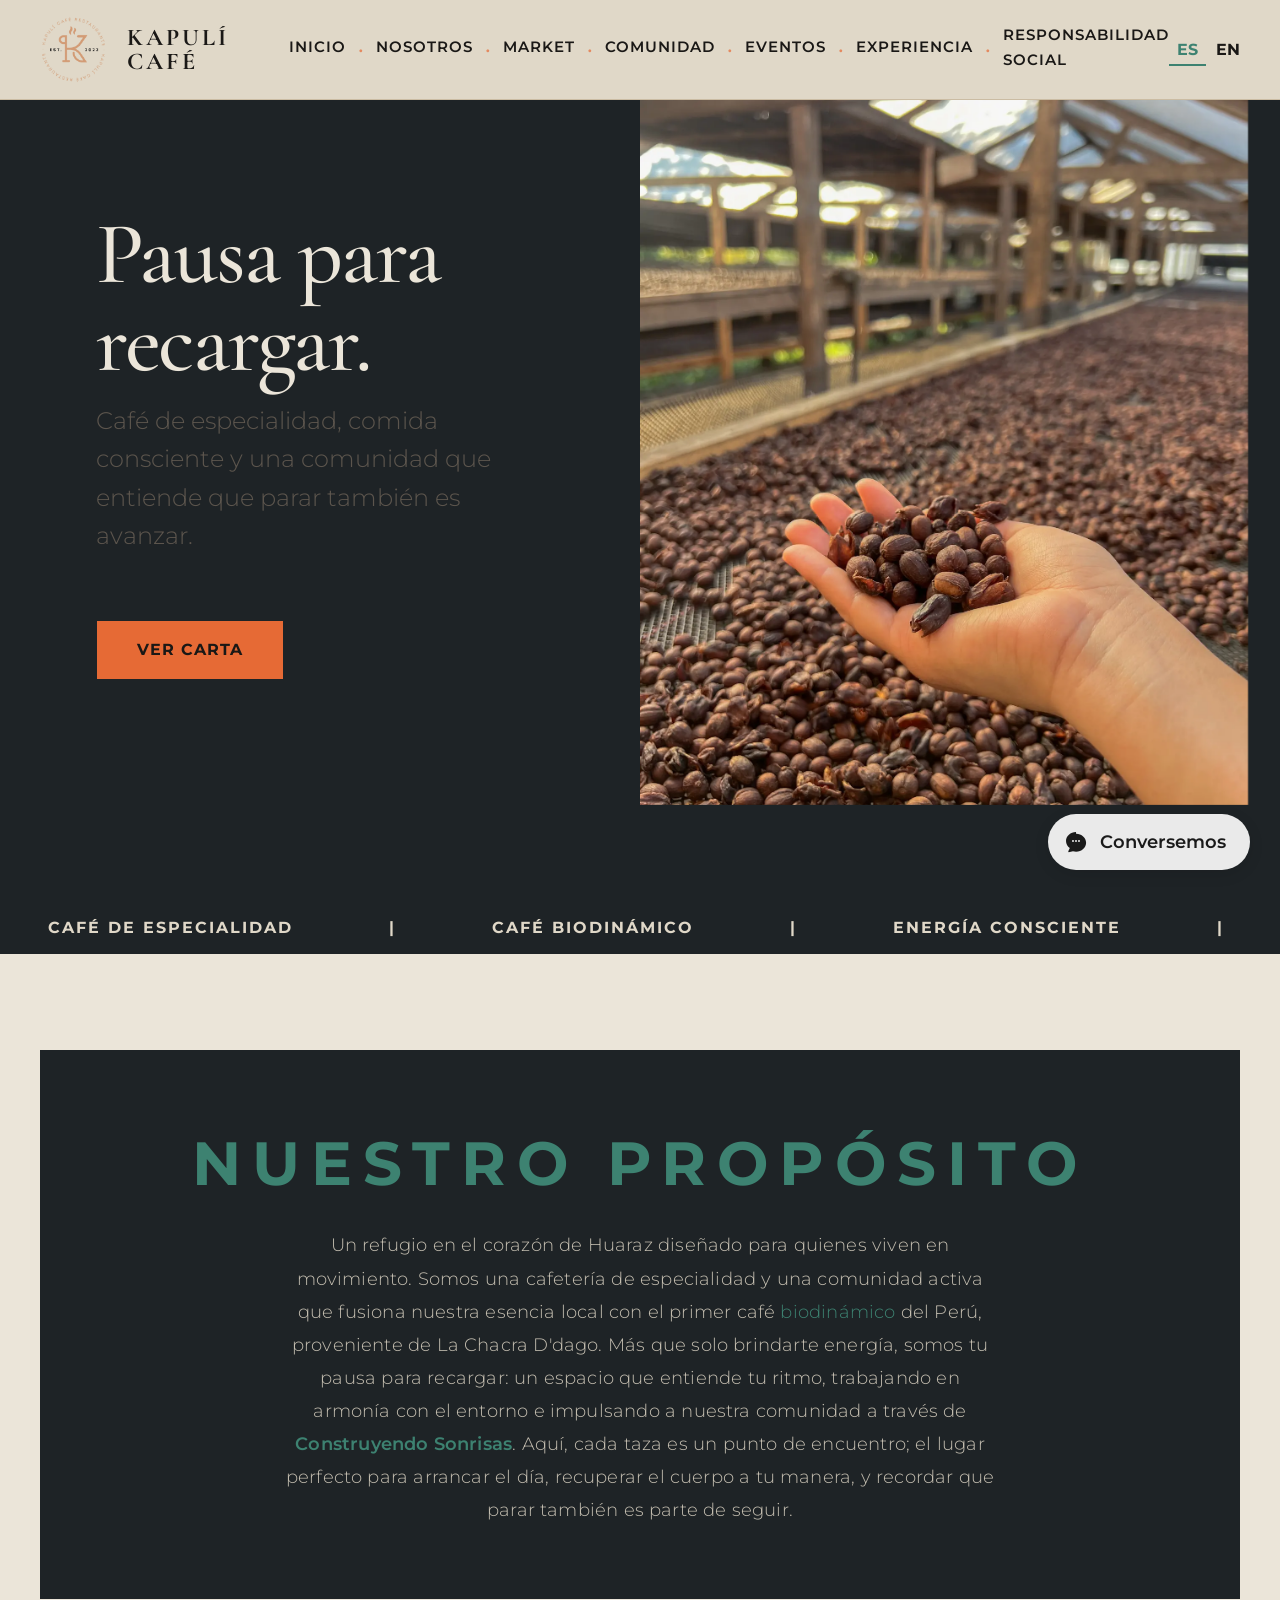
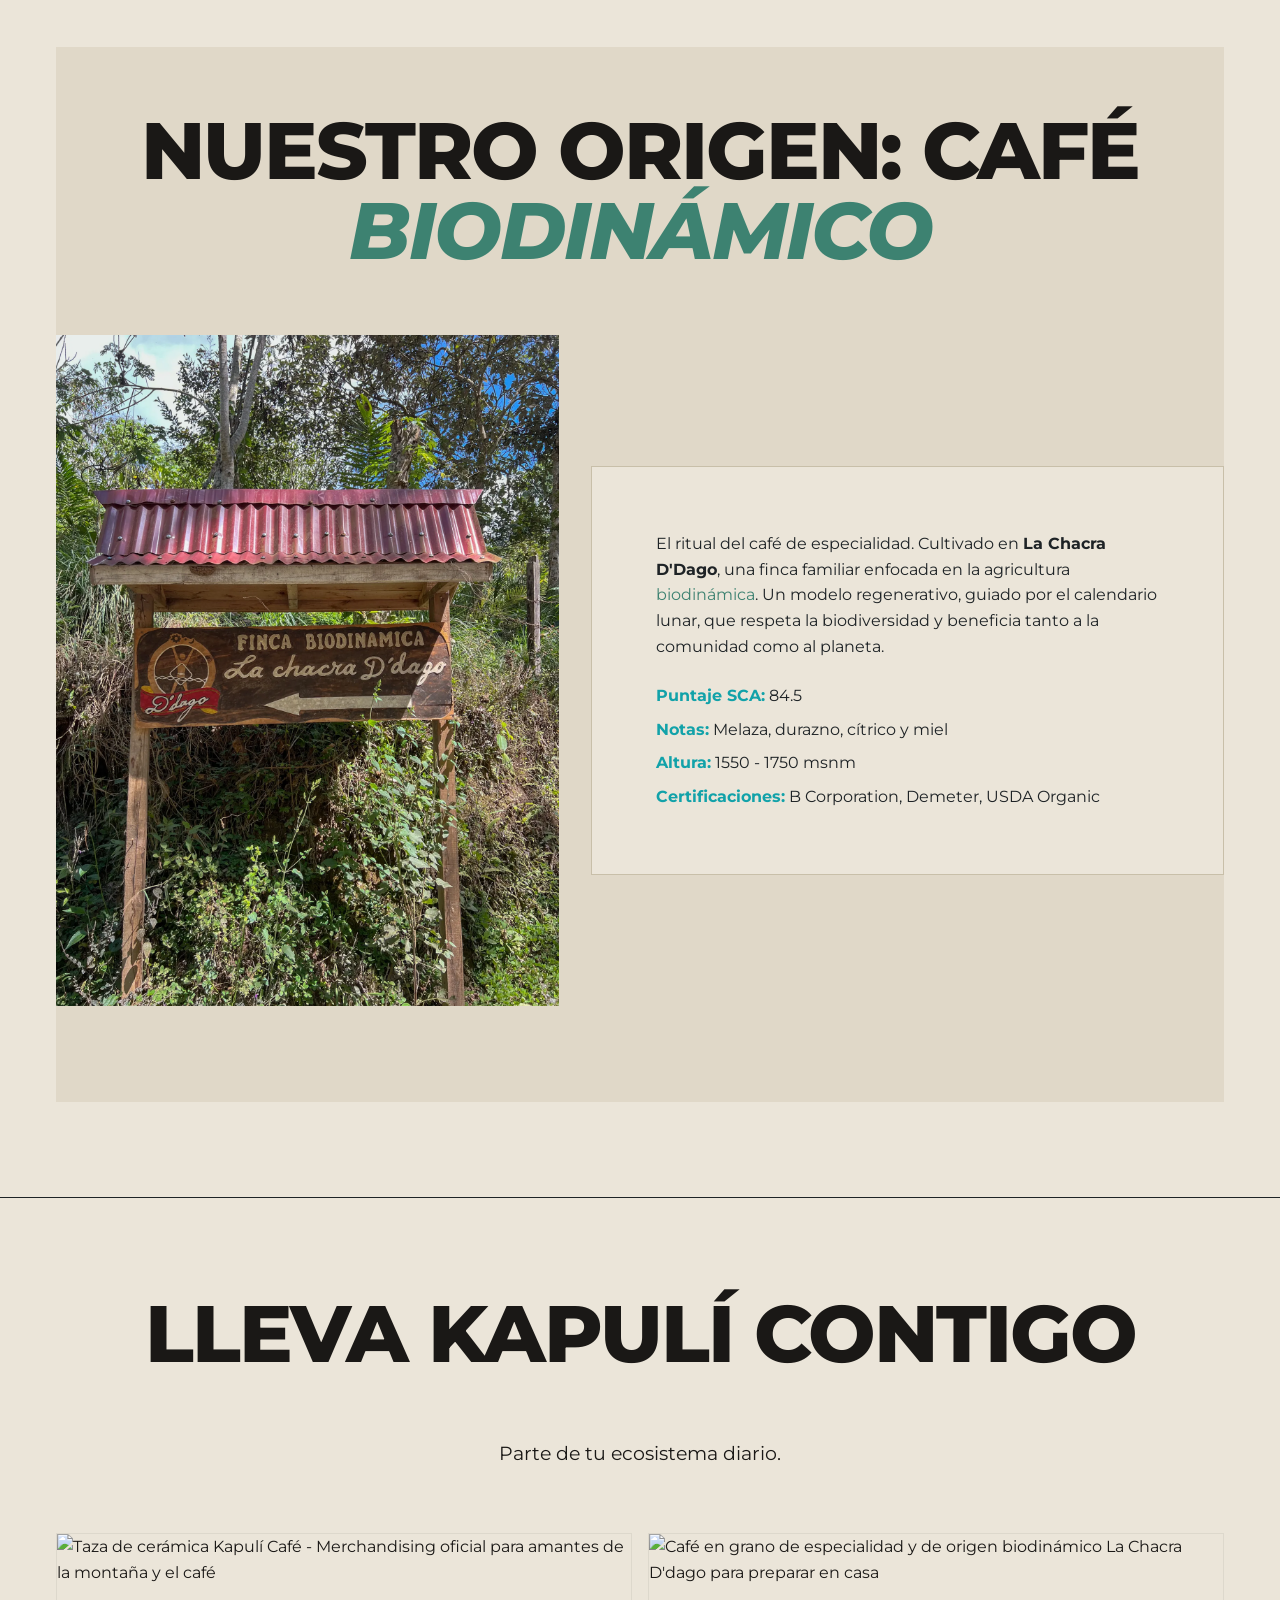
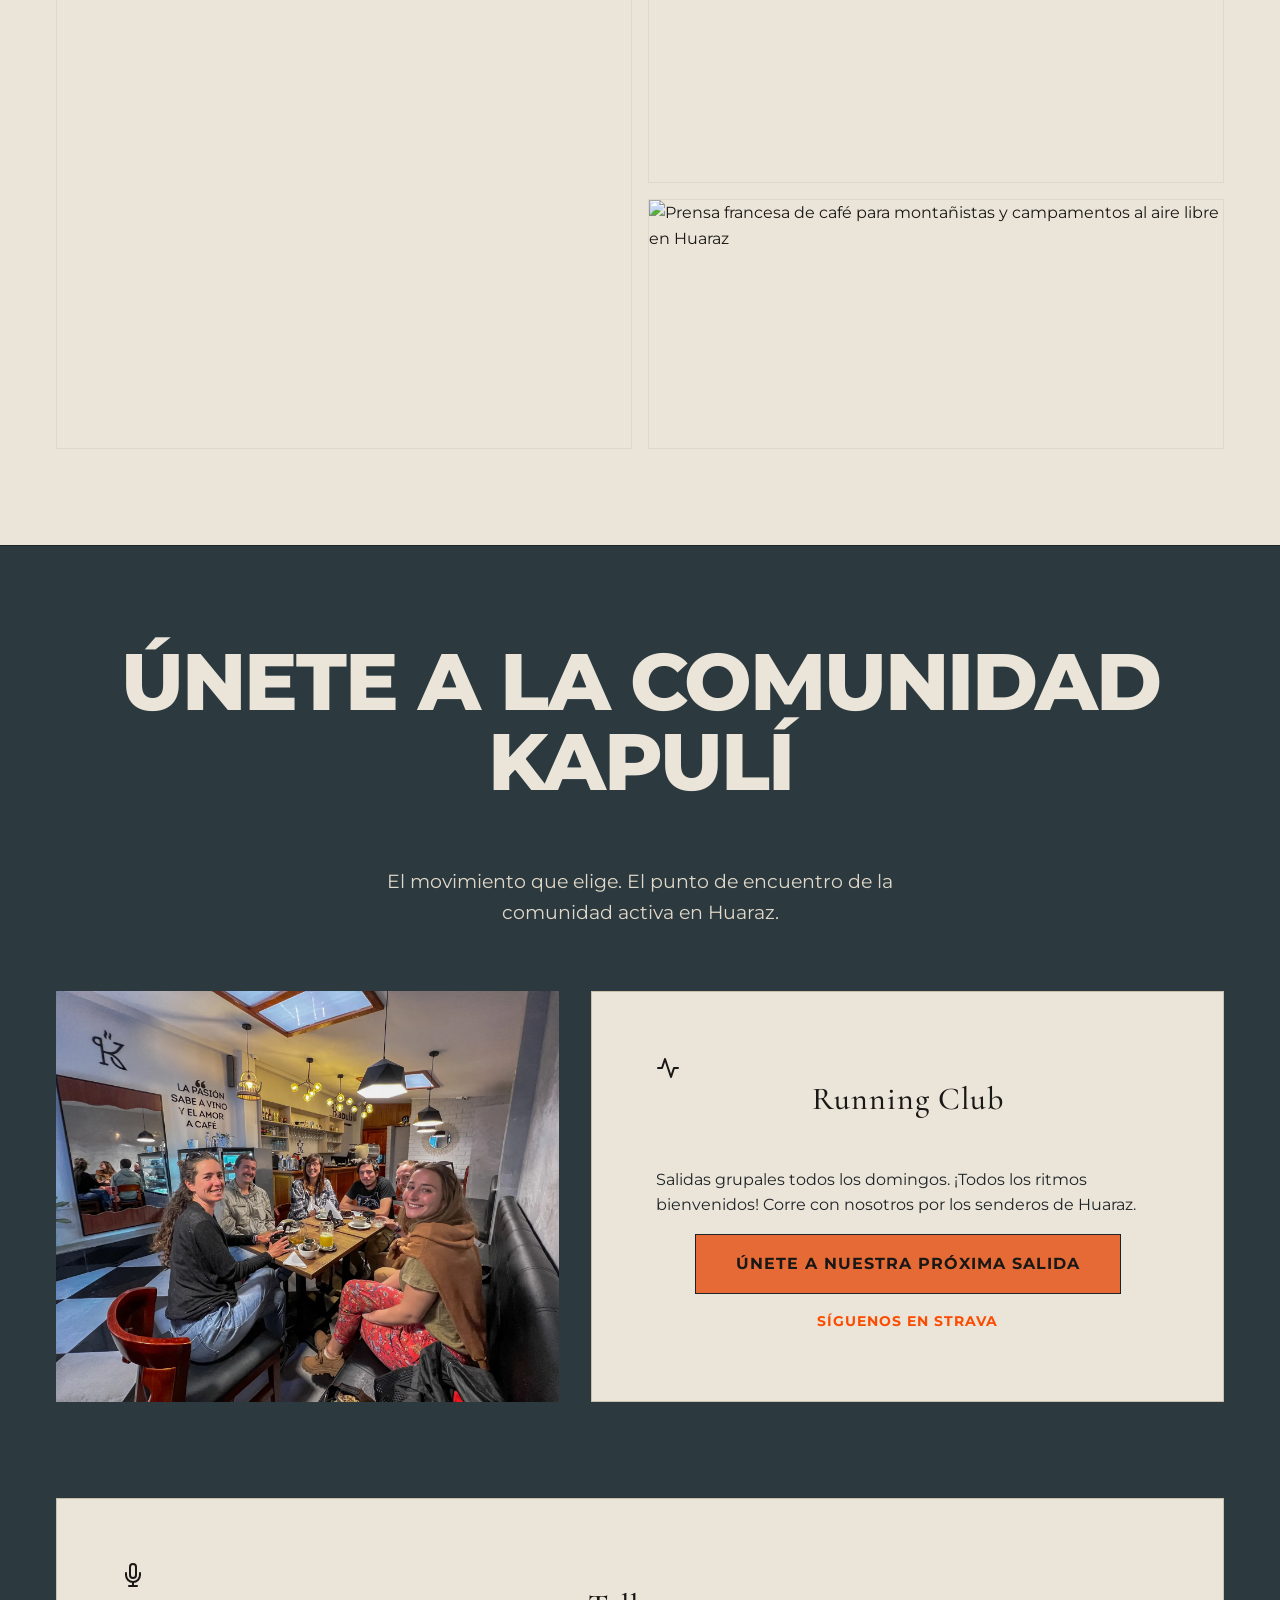
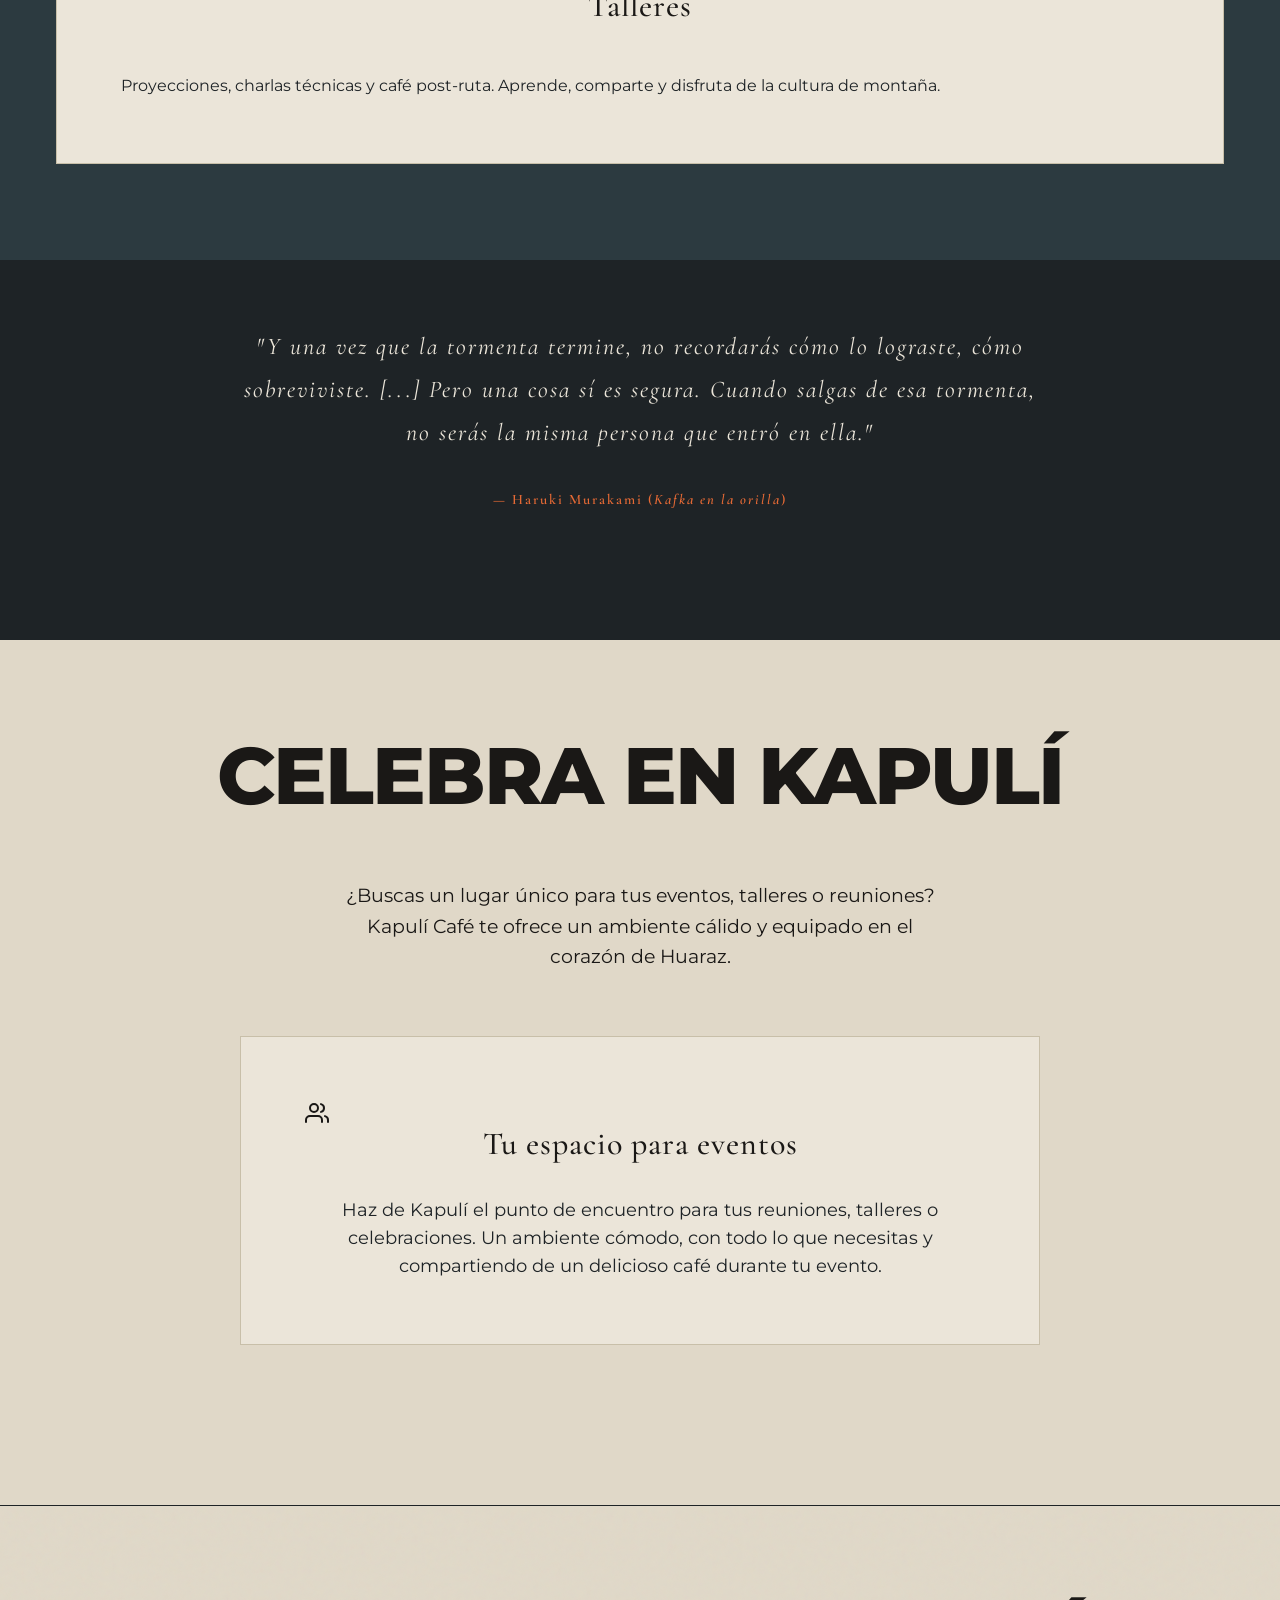
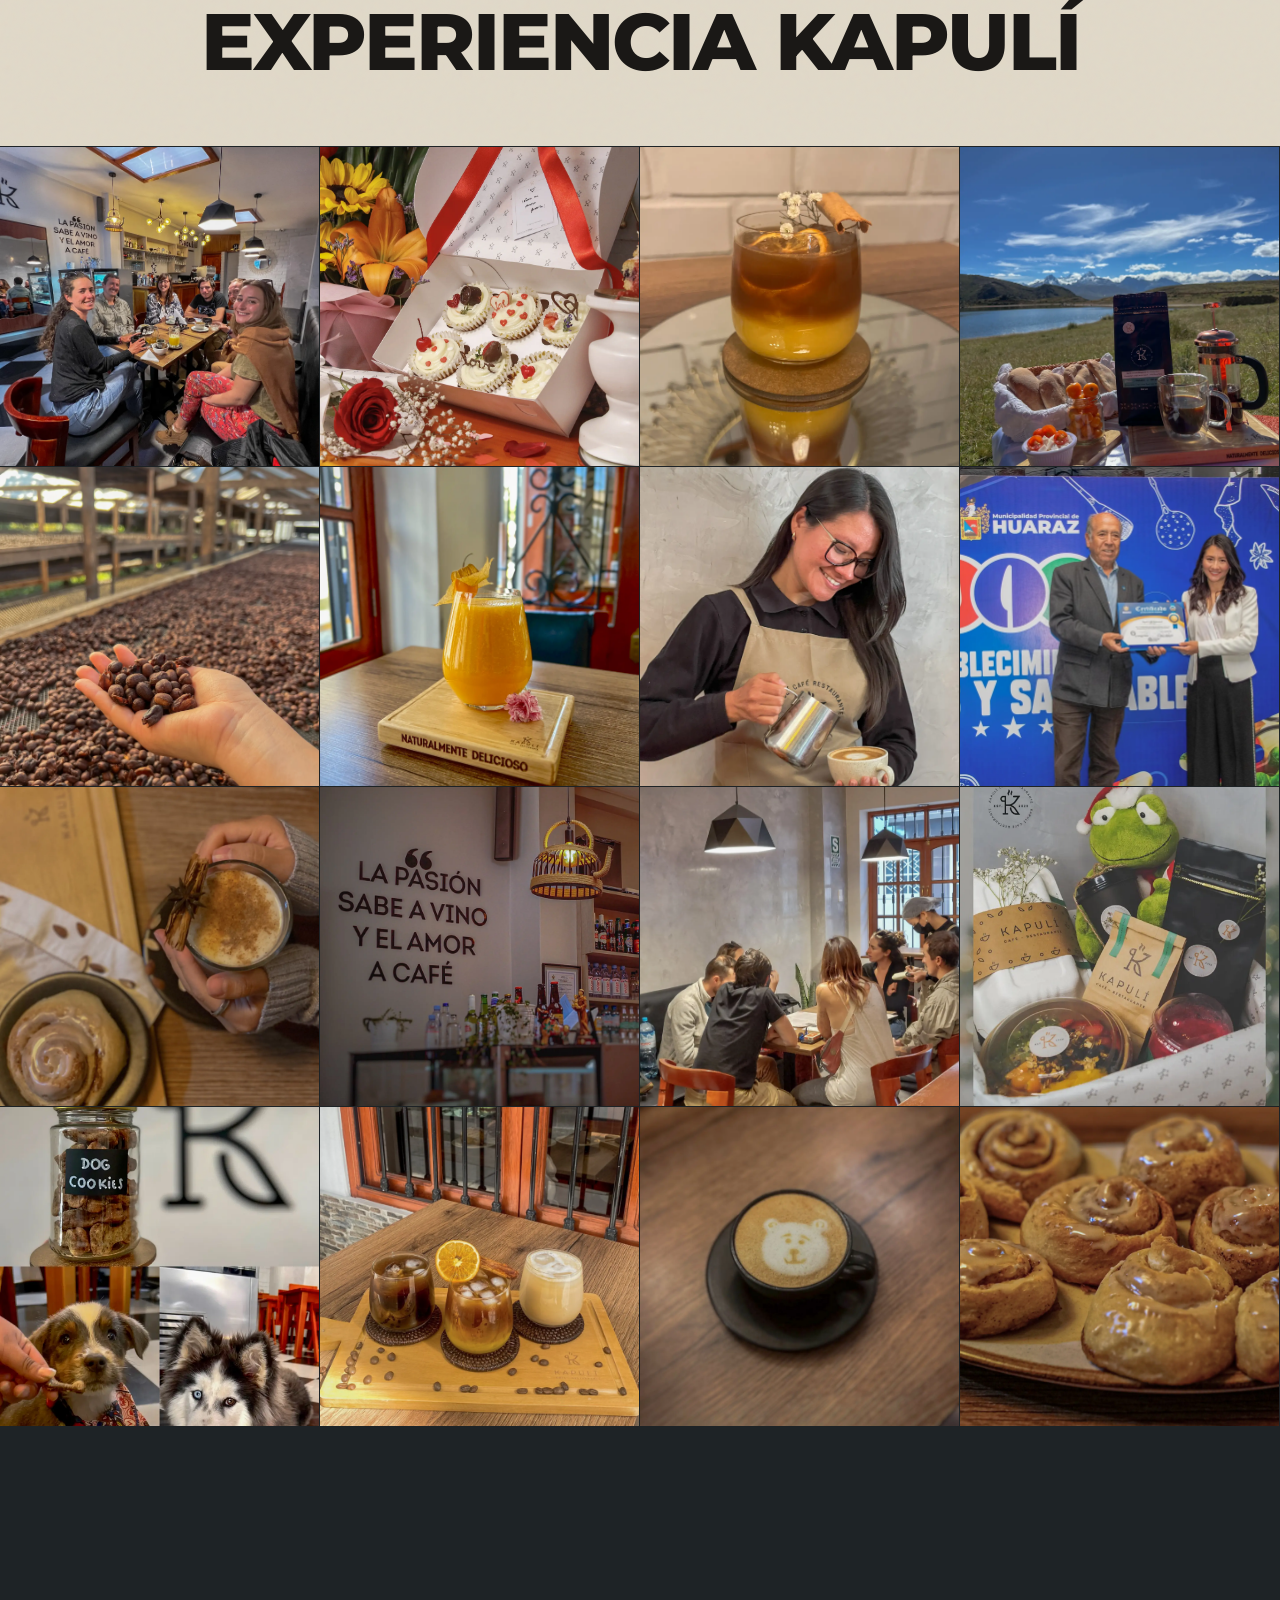
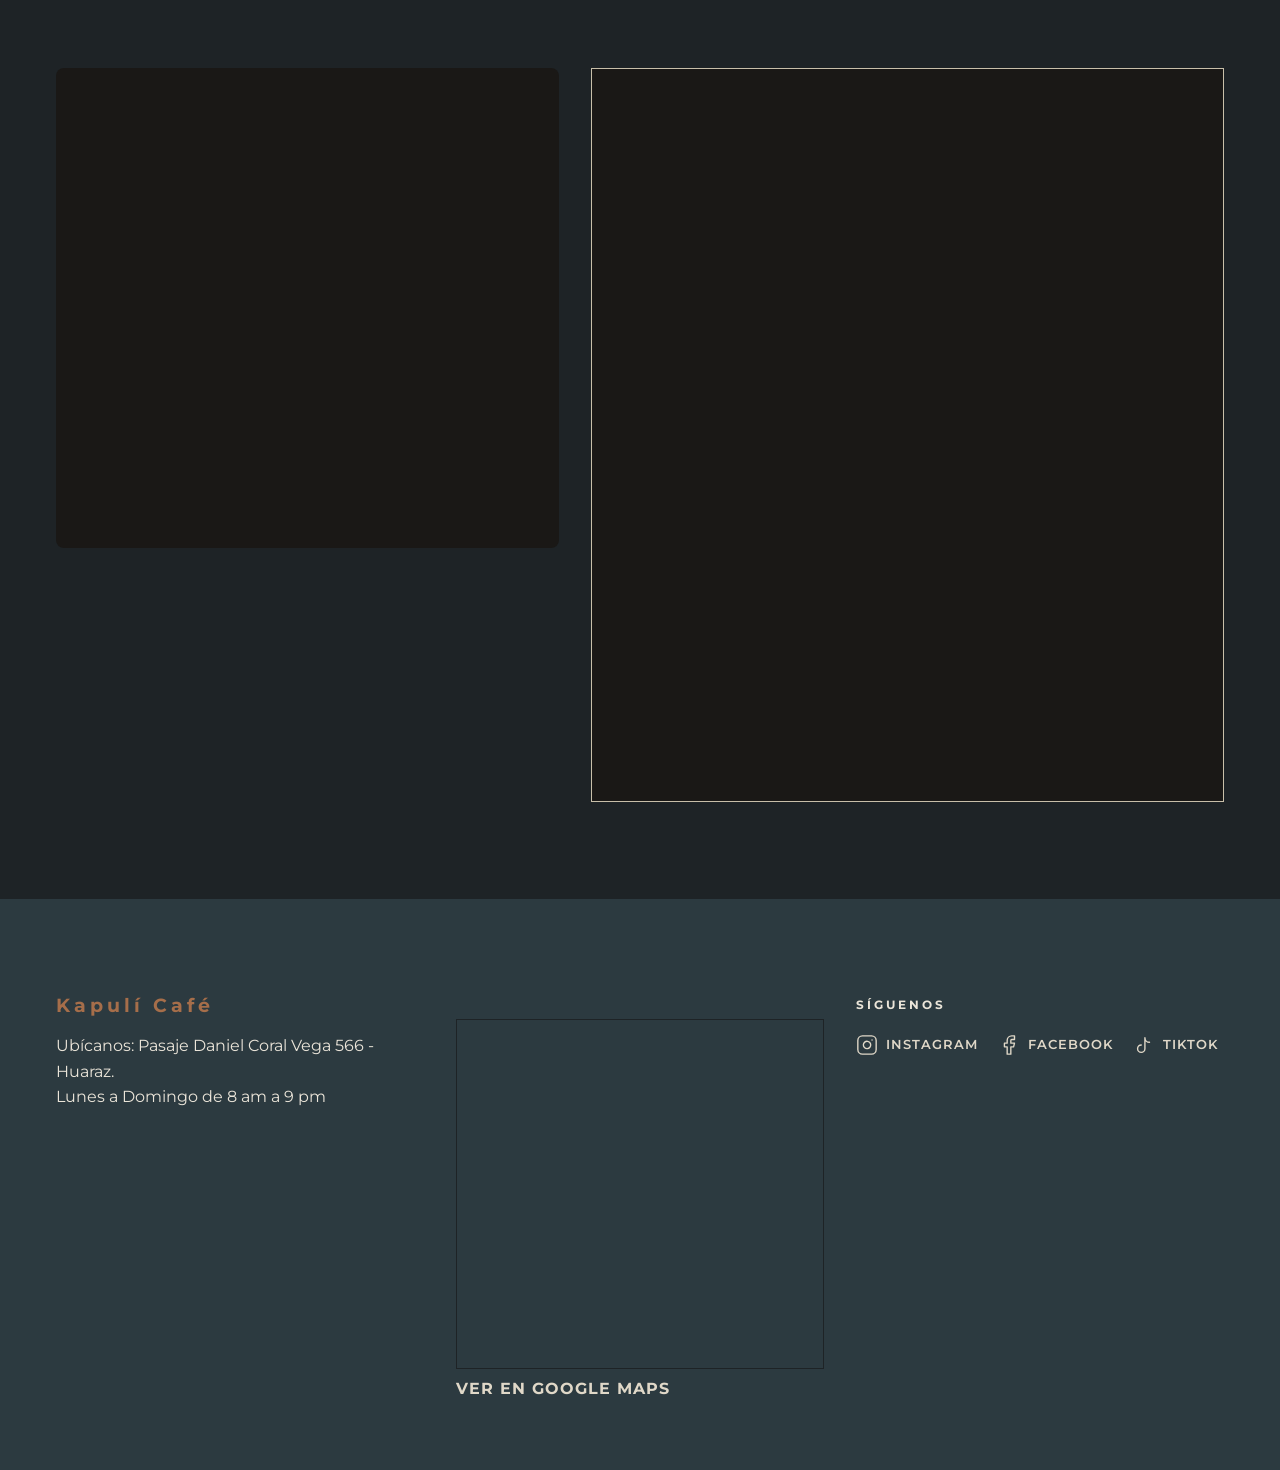
==== index.html @ e29141ea "layout: merge Nuestro Proposito and Origen sections, remove Origen from nav" ====
<!DOCTYPE html>
<html lang="es">

<head>
    <meta charset="UTF-8">
    <meta name="viewport" content="width=device-width, initial-scale=1.0">
    <title>Kapulí Café | Pausa para recargar.</title>
    <meta name="description"
        content="Café de especialidad en Huaraz. Kapulí Café es una comunidad para amantes de la montaña y el trail running.">
    <meta name="keywords"
        content="Café de especialidad en Huaraz, Montañismo, Running, Refugio saludable, Cafetería en Huaraz, Café de origen">
    <meta name="theme-color" content="#E0D8C8">

    <!-- Open Graph Metadata -->
    <meta property="og:title" content="Kapulí Café | Pausa para recargar.">
    <meta property="og:description"
        content="Café de especialidad de La Chacra D'dago y energía para seguir en movimiento.">
    <meta property="og:image" content="https://kapulicafe.github.io/kapuli-cafe/assets/brand/logo.png">
    <meta property="og:url" content="https://kapulicafe.github.io/kapuli-cafe/">
    <meta property="og:type" content="website">

    <!-- Favicon -->
    <link rel="icon" type="image/png" href="assets/brand/logo.png">

    <!-- CSS -->
    <link rel="stylesheet" href="css/variables.css">
    <link rel="stylesheet" href="css/base.css">
    <link rel="stylesheet" href="css/layout.css">
    <link rel="stylesheet" href="css/components.css">

    <!-- Google Fonts Fallback (Montserrat & Cormorant Garamond) -->
    <link rel="preconnect" href="https://fonts.googleapis.com">
    <link rel="preconnect" href="https://fonts.gstatic.com" crossorigin>
    <link
        href="https://fonts.googleapis.com/css2?family=Cormorant+Garamond:ital,wght@0,400;0,500;0,600;0,700;1,400;1,500;1,600;1,700&family=Montserrat:wght@300;400;600;700&display=swap"
        rel="stylesheet">

    <!-- JSON-LD SEO Local -->
    <script type="application/ld+json">
    {
      "@context": "https://schema.org",
      "@type": "CafeOrCoffeeShop",
      "name": "Kapulí Café",
      "image": "https://kapulicafe.github.io/kapuli-cafe/assets/brand/logo.png",
      "url": "https://kapulicafe.github.io/kapuli-cafe/",
      "telephone": "+51999999999",
      "priceRange": "$$",
      "address": {
        "@type": "PostalAddress",
        "streetAddress": "Pasaje Daniel Coral Vega 566",
        "addressLocality": "Huaraz",
        "addressRegion": "Ancash",
        "postalCode": "02001",
        "addressCountry": "PE"
      },
      "geo": {
        "@type": "GeoCoordinates",
        "latitude": -9.5292415,
        "longitude": -77.5303254
      },
      "servesCuisine": [
        "Café de especialidad y biodinámico",
        "Comida saludable"
      ],
      "description": "Café de especialidad y biodinámico, comunidad de montañismo y running, y comida nutritiva para tus aventuras."
    }
    </script>
</head>

<body>
    <!-- Splash Screen -->
    <div id="splash-screen" class="splash-screen">
        <div class="splash-content">
            <img src="assets/brand/logo.png"
                alt="Logotipo oficial de Kapulí Café - Especialidad y Biodinámico en Huaraz" class="splash-logo">
            <h2 class="pulse-text" data-i18n="hero.slogan" style="font-family: var(--font-serif);">Pausa para recargar.
            </h2>
        </div>
    </div>
    <!-- Navbar -->
    <header class="header">
        <nav class="nav-container">
            <div class="logo">
                <img src="assets/brand/logo.png"
                    alt="Logotipo de Kapulí Café, cafetería de especialidad y comunidad de running en Huaraz"
                    id="navbar-logo" style="height: 83px; width: auto; object-fit: contain;">
                <span class="navbar-brand-name">KAPULÍ CAFÉ</span>
            </div>

            <button class="menu-toggle" id="mobile-menu-btn" aria-label="Abrir menú">☰</button>

            <ul class="nav-links" id="nav-links">
                <li><a href="#hero" class="nav-item" data-i18n="nav.home">Inicio</a></li>
                <li><a href="#menu" class="nav-item" data-i18n="nav.menu">Nosotros</a></li>
                <li><a href="#market" class="nav-item" data-i18n="nav.market">Market</a></li>
                <li><a href="#community" class="nav-item" data-i18n="nav.community">Comunidad</a></li>
                <li><a href="#events" class="nav-item" data-i18n="nav.events">Eventos</a></li>
                <li><a href="#experiencia" class="nav-item" data-i18n="nav.experience">Experiencia</a></li>
                <li><a href="#responsabilidad-social" class="nav-item" data-i18n="nav.social">Responsabilidad Social</a></li>
            </ul>
            <div class="lang-selector">
                <button id="btn-es" class="active" aria-label="Cambiar a Español">ES</button>
                <button id="btn-en" aria-label="Cambiar a Inglés">EN</button>
            </div>
        </nav>
    </header>

    <main>
        <!-- Hero Section -->
        <section id="hero" class="hero">
            <div class="hero-left">
                <h2 class="reveal-text" data-i18n="hero.slogan">Pausa para recargar.</h2>
                <p class="reveal-text" data-i18n="hero.description">Café de especialidad, comida consciente y una
                    comunidad que entiende que parar también es avanzar.</p>
                <a href="https://drive.google.com/file/d/1X6cFxb7K7q6L_hjh2YR_isiBwx3RYl2h/view" target="_blank"
                    rel="noopener noreferrer" class="btn btn-primary reveal-text" data-i18n="hero.cta">Ver Carta</a>
            </div>
            <div class="hero-right reveal-text">
                <img src="assets/images/kapuli-hero.webp"
                    alt="Interior acogedor de Kapulí Café en Huaraz - Refugio de montaña y café de especialidad">
            </div>
        </section>

        <!-- Ticker Tape -->
        <div class="ticker-wrap">
            <div class="ticker">
                <span class="ticker-item" data-i18n="ticker.specialty">Café de Especialidad</span>
                <span class="ticker-item">|</span>
                <span class="ticker-item" data-i18n="ticker.biodynamic">Café Biodinámico</span>
                <span class="ticker-item">|</span>
                <span class="ticker-item" data-i18n="ticker.energy">Energía Consciente</span>
                <span class="ticker-item">|</span>
                <span class="ticker-item" data-i18n="ticker.desserts">Postres Artesanales</span>
                <span class="ticker-item">|</span>
                <span class="ticker-item" data-i18n="ticker.huaraz">Huaraz</span>
                <span class="ticker-item">|</span>
                <span class="ticker-item" data-i18n="ticker.running">Running</span>
                <span class="ticker-item">|</span>
                <span class="ticker-item" data-i18n="ticker.mountain">Comunidad de Montaña</span>
                <span class="ticker-item">|</span>
                <span class="ticker-item" data-i18n="ticker.specialty">Café de Especialidad</span>
                <span class="ticker-item">|</span>
                <span class="ticker-item" data-i18n="ticker.biodynamic">Café Biodinámico</span>
                <span class="ticker-item">|</span>
                <span class="ticker-item" data-i18n="ticker.energy">Energía Consciente</span>
                <span class="ticker-item">|</span>
                <span class="ticker-item" data-i18n="ticker.desserts">Postres Artesanales</span>
                <span class="ticker-item">|</span>
                <span class="ticker-item" data-i18n="ticker.huaraz">Huaraz</span>
                <span class="ticker-item">|</span>
                <span class="ticker-item" data-i18n="ticker.running">Running</span>
                <span class="ticker-item">|</span>
                <span class="ticker-item" data-i18n="ticker.mountain">Comunidad de Montaña</span>
                <span class="ticker-item">|</span>
            </div>
        </div>

        <!-- Presentación Institucional de Marca + Nuestra Oferta -->
        <section id="menu" class="menu-section">
            <div class="container">

                <!-- Brand Presentation Block -->
                <div class="brand-presentation">
                    <h2 class="brand-presentation__title" data-i18n="brand.title">Nuestro Propósito</h2>
                    <p class="brand-presentation__manifesto" data-i18n="brand.manifesto">Un refugio en el corazón de
                        Huaraz diseñado para quienes viven en movimiento. Somos una cafetería de especialidad y una
                        comunidad activa que fusiona nuestra esencia local con el primer café <span
                            style="color: var(--color-secondary);">biodinámico</span> del Perú, proveniente de La Chacra
                        D'dago. Más que solo brindarte energía, somos tu pausa para recargar: un espacio que entiende tu ritmo, trabajando en armonía con el entorno e impulsando
                        a nuestra comunidad a través de <a href="https://www.instagram.com/construyendo.sonrisas___"
                            target="_blank" rel="noopener noreferrer"
                            style="color: var(--color-secondary); font-weight: 600;">Construyendo Sonrisas</a>. Aquí,
                        cada taza es un punto de encuentro; el lugar perfecto para arrancar el día, recuperar el cuerpo
                        a tu manera, y recordar que parar también es parte de seguir.</p>
                </div>


                <!-- Origin Block: Café Biodinámico -->
                <div class="lab-section reveal-text" style="padding-top: 4rem;">
                    <h2 class="section-title reveal-text" data-i18n="origin.title">NUESTRO ORIGEN: CAFÉ <em
                        style="color: var(--color-secondary);">BIODINÁMICO</em></h2>
                <div class="community-grid">
                    <div class="community-row">
                        <div class="community-img-wrap">
                            <img src="assets/images/kapuli-chacra.webp"
                                alt="La Chacra D'Dago, origen de nuestro café biodinámico"
                                style="width:100%; height:100%; object-fit:cover;">
                        </div>
                        <div class="category-card community-card" style="text-align: left;">
                            <p id="lab-desc"
                                style="font-family: var(--font-primary); border:none; margin-bottom: 1.5rem;"
                                data-i18n="origin.desc">El ritual del café de especialidad. Cultivado en
                                <strong>La Chacra D'Dago</strong>, una finca familiar enfocada en la agricultura <span
                                    style="color: var(--color-secondary);">biodinámica</span>. Un modelo regenerativo,
                                guiado por el calendario lunar, que respeta la biodiversidad y beneficia tanto a la
                                comunidad como al planeta.</p>
                            <ul style="list-style: none; padding: 0; margin: 0; font-family: var(--font-primary);">
                                <li style="margin-bottom: 0.5rem;" data-i18n="origin.score"><strong
                                        style="color: #12A2A9;">Puntaje SCA:</strong> 84.5</li>
                                <li style="margin-bottom: 0.5rem;" data-i18n="origin.notes"><strong
                                        style="color: #12A2A9;">Notas:</strong> Melaza, durazno, cítrico y miel</li>
                                <li style="margin-bottom: 0.5rem;" data-i18n="origin.height"><strong
                                        style="color: #12A2A9;">Altura:</strong> 1550 - 1750 msnm</li>
                                <li data-i18n="origin.certs"><strong style="color: #12A2A9;">Certificaciones:</strong> B
                                    Corporation, Demeter, USDA Organic</li>
                            </ul>
                        </div>
                    </div>
                </div>
            </div>
        </div>
        </section>

        <!-- Market -->
        <section id="market" class="market-section">
            <div class="container">
                <h2 class="section-title reveal-text" data-i18n="market.title">Lleva <em>Kapulí</em> Contigo</h2>
                <p class="section-subtitle reveal-text" data-i18n="market.description">Parte de tu ecosistema diario.
                </p>
                <div class="market-gallery">
                    <div class="market-item">
                        <img src="https://images.unsplash.com/photo-1514432324607-a09d9b4aefdd?auto=format&fit=crop&w=600&q=80"
                            alt="Taza de cerámica Kapulí Café - Merchandising oficial para amantes de la montaña y el café">
                    </div>
                    <div class="market-item">
                        <img src="https://images.unsplash.com/photo-1559525839-b184a4d698c7?auto=format&fit=crop&w=600&q=80"
                            alt="Café en grano de especialidad y de origen biodinámico La Chacra D'dago para preparar en casa">
                    </div>
                    <div class="market-item">
                        <img src="https://images.unsplash.com/photo-1544787219-7f47ccb76574?auto=format&fit=crop&w=600&q=80"
                            alt="Prensa francesa de café para montañistas y campamentos al aire libre en Huaraz">
                    </div>
                </div>
            </div>
        </section>

        <!-- Comunidad -->
        <section id="community" class="community-section">
            <div class="container">
                <h2 class="section-title reveal-text" data-i18n="community.title">Únete a la <em>Comunidad</em> Kapulí
                </h2>
                <p class="section-subtitle reveal-text" data-i18n="community.description">El movimiento que elige. El
                    punto de encuentro de la comunidad activa en Huaraz.</p>
                <div class="community-grid">

                    <!-- Fila 1: Imagen izquierda · Tarjeta Running Club derecha -->
                    <div class="community-row">
                        <div class="community-img-wrap">
                            <img src="assets/images/EXPERIENCIA%20KAPULI/kapuli-galeria-6.webp"
                                alt="Salida grupal del Running Club Kapulí por los senderos de Huaraz"
                                class="community-img" loading="lazy">
                        </div>
                        <div class="category-card community-card">
                            <h3><svg width="24" height="24" viewBox="0 0 24 24" fill="none" stroke="currentColor"
                                    stroke-width="2" stroke-linecap="round" stroke-linejoin="round"
                                    style="vertical-align: sub; margin-right: 4px;">
                                    <polyline points="22 12 18 12 15 21 9 3 6 12 2 12"></polyline>
                                </svg> <span data-i18n="community_cards.running_title">Running Club</span></h3>
                            <p class="product-list" style="border:none;" data-i18n="community_cards.running_desc">
                                Salidas grupales todos los domingos. ¡Todos los ritmos bienvenidos! Corre con nosotros
                                por los senderos de Huaraz.</p>
                            <div
                                style="display: flex; flex-direction: column; gap: 1rem; align-items: center; margin-top: 1rem;">
                                <a href="https://docs.google.com/forms/d/e/1FAIpQLSeOEG9e_mjW_mRtcmca2xAiLEJCql9uYXiiV40l1LCfPPLCKQ/viewform" target="_blank" rel="noopener noreferrer" class="btn btn-primary" aria-label="Unirse a la próxima salida"
                                    data-i18n="community_cards.running_cta">Únete a nuestra próxima salida</a>
                                <a href="https://strava.app.link/6fmPBJtrm3b" target="_blank" rel="noopener noreferrer"
                                    class="btn-strava"
                                    style="color: #FC4C02; font-weight: 700; letter-spacing: 1px; font-size: 0.9rem;"
                                    data-i18n="community_cards.strava">SÍGUENOS EN STRAVA</a>
                            </div>
                        </div>
                    </div>

                    <!-- Fila 2: Tarjeta Eventos izquierda · Imagen derecha -->
                    <div class="community-row community-row--reverse">
                        <div class="category-card community-card">
                            <h3><svg width="24" height="24" viewBox="0 0 24 24" fill="none" stroke="currentColor"
                                    stroke-width="2" stroke-linecap="round" stroke-linejoin="round"
                                    style="vertical-align: sub; margin-right: 4px;">
                                    <path d="M12 1a3 3 0 0 0-3 3v8a3 3 0 0 0 6 0V4a3 3 0 0 0-3-3z"></path>
                                    <path d="M19 10v2a7 7 0 0 1-14 0v-2"></path>
                                    <line x1="12" y1="19" x2="12" y2="23"></line>
                                    <line x1="8" y1="23" x2="16" y2="23"></line>
                                </svg> <span data-i18n="community_cards.events_title">Talleres</span></h3>
                            <p class="product-list" style="border:none;" data-i18n="community_cards.events_desc">
                                Proyecciones, charlas técnicas y café post-ruta. Aprende, comparte y disfruta de la
                                cultura de montaña.</p>
                        </div>
                    </div>

                </div>
            </div>
        </section>

        <!-- Citas Zen y Refugio Literario -->
        <section id="zen-quotes" class="zen-section">
            <div class="container">
                <div id="zen-quote-container" class="zen-quote-container reveal-text"
                    style="margin-bottom: var(--spacing-lg);">
                    <!-- El contenido será inyectado por main.js -->
                </div>
            </div>
        </section>

        <!-- Alquiler / Eventos -->
        <section id="events" class="events-section">
            <div class="container">
                <h2 class="section-title reveal-text" data-i18n="events.title">Celebra en <em>Kapulí</em></h2>
                <p class="section-subtitle reveal-text" data-i18n="events.description">¿Buscas un lugar único para tus
                    eventos, talleres o reuniones? Kapulí Café te ofrece un ambiente cálido y equipado en el corazón de
                    Huaraz.</p>

                <div class="menu-categories"
                    style="margin-bottom: var(--spacing-lg); display: block; max-width: 800px; margin-left: auto; margin-right: auto;">
                    <div class="category-card" style="text-align: center;">
                        <h3><svg width="24" height="24" viewBox="0 0 24 24" fill="none" stroke="currentColor"
                                stroke-width="2" stroke-linecap="round" stroke-linejoin="round"
                                style="vertical-align: sub; margin-right: 8px;">
                                <path d="M17 21v-2a4 4 0 0 0-4-4H5a4 4 0 0 0-4 4v2"></path>
                                <circle cx="9" cy="7" r="4"></circle>
                                <path d="M23 21v-2a4 4 0 0 0-3-3.87"></path>
                                <path d="M16 3.13a4 4 0 0 1 0 7.75"></path>
                            </svg> <span data-i18n="events_cards.main_title">Tu espacio para eventos</span></h3>
                        <p class="product-list"
                            style="border:none; font-size: 1.1rem; line-height: 1.6; text-align: center;"
                            data-i18n="events_cards.main_desc">Haz de Kapulí el punto de encuentro para tus reuniones,
                            talleres o celebraciones. Un ambiente cómodo, con todo lo que necesitas y compartiendo de un delicioso café durante tu evento.</p>
                    </div>
                </div>





            </div>
        </section>


        <!-- Experiencia Kapulí (Galería) -->
        <section id="experiencia" class="experiencia-section">
            <h2 class="section-title reveal-text" data-i18n="social.title">EXPERIENCIA KAPULÍ</h2>
            <div class="experiencia-grid">

                <div class="experiencia-item"><img src="assets/images/EXPERIENCIA%20KAPULI/kapuli-galeria-6.webp"
                        alt="Experiencia Kapulí" loading="lazy"></div>

                <div class="experiencia-item"><img src="assets/images/EXPERIENCIA%20KAPULI/kapuli-galeria-14.webp"
                        alt="Experiencia Kapulí" loading="lazy"></div>
                <div class="experiencia-item"><img src="assets/images/EXPERIENCIA%20KAPULI/kapuli-galeria-20.webp"
                        alt="Experiencia Kapulí" loading="lazy"></div>
                <div class="experiencia-item"><img src="assets/images/EXPERIENCIA%20KAPULI/kapuli-galeria-31.webp"
                        alt="Experiencia Kapulí" loading="lazy"></div>
                <div class="experiencia-item"><img src="assets/images/EXPERIENCIA%20KAPULI/kapuli-galeria-32.webp"
                        alt="Experiencia Kapulí" loading="lazy"></div>
                <div class="experiencia-item"><img src="assets/images/EXPERIENCIA%20KAPULI/kapuli-galeria-35.webp"
                        alt="Experiencia Kapulí" loading="lazy"></div>

                <div class="experiencia-item"><img src="assets/images/EXPERIENCIA%20KAPULI/kapuli-galeria-42.webp"
                        alt="Experiencia Kapulí" loading="lazy"></div>
                <div class="experiencia-item"><img src="assets/images/EXPERIENCIA%20KAPULI/kapuli-galeria-58.webp"
                        alt="Experiencia Kapulí" loading="lazy"></div>
                <div class="experiencia-item"><img src="assets/images/EXPERIENCIA%20KAPULI/kapuli-galeria-63.webp"
                        alt="Experiencia Kapulí" loading="lazy"></div>
                <div class="experiencia-item"><img src="assets/images/EXPERIENCIA%20KAPULI/kapuli-galeria-68.webp"
                        alt="Experiencia Kapulí" loading="lazy"></div>
                <div class="experiencia-item"><img src="assets/images/EXPERIENCIA%20KAPULI/kapuli-galeria-80.webp"
                        alt="Experiencia Kapulí" loading="lazy"></div>
                <div class="experiencia-item"><img src="assets/images/EXPERIENCIA%20KAPULI/kapuli-galeria-82.webp"
                        alt="Experiencia Kapulí" loading="lazy"></div>
                <div class="experiencia-item"><img src="assets/images/EXPERIENCIA%20KAPULI/kapuli-galeria-83.webp"
                        alt="Experiencia Kapulí" loading="lazy"></div>
                <div class="experiencia-item"><img src="assets/images/EXPERIENCIA%20KAPULI/kapuli-galeria-84.webp"
                        alt="Experiencia Kapulí" loading="lazy"></div>
                <div class="experiencia-item"><img src="assets/images/EXPERIENCIA%20KAPULI/kapuli-galeria-85.webp"
                        alt="Experiencia Kapulí" loading="lazy"></div>

                <div class="experiencia-item"><img src="assets/images/EXPERIENCIA%20KAPULI/kapuli-galeria-87.webp"
                        alt="Experiencia Kapulí" loading="lazy"></div>
            </div>
        </section>
    </main>

    <section id="responsabilidad-social" class="responsabilidad-section">
        <div class="container">
            <h2 class="section-title reveal-text" data-i18n="social_responsibility.title">RESPONSABILIDAD
                <em>SOCIAL</em></h2>
            <div class="community-grid">
                <div class="community-row">
                    <div class="community-img-wrap"
                        style="background: var(--color-fondo-oscuro); overflow: hidden; position: relative; height: 480px; border-radius: 8px;">
                        <iframe src="https://www.instagram.com/reel/DGa2zsKsl7z/embed/"
                            style="width: 100%; height: 680px; border: none; border-radius: 0; position: absolute; top: -65px; left: 0;"
                            allowfullscreen loading="lazy"></iframe>
                    </div>
                    <div class="category-card community-card"
                        style="text-align: left; display: flex; flex-direction: column; justify-content: center; background: var(--color-fondo-oscuro); color: var(--color-papel-arroz);">
                        <p class="section-subtitle reveal-text"
                            style="margin-bottom: 1.5rem; color: var(--color-papel-arroz);"
                            data-i18n="social_responsibility.desc1">En Kapulí creemos que un buen café puede generar un
                            impacto real. Cuidamos el origen de cada grano, respetamos nuestro entorno y entendemos que
                            detrás de cada taza y cada conversación existe la oportunidad de ir más allá de nuestra
                            cafetería.</p>
                        <p class="section-subtitle reveal-text"
                            style="margin-bottom: 1.5rem; color: var(--color-papel-arroz);"
                            data-i18n="social_responsibility.desc2">Desde esta convicción impulsamos <a
                                href="https://www.instagram.com/construyendo.sonrisas___" target="_blank"
                                rel="noopener noreferrer" class="link-sonrisas">Construyendo Sonrisas</a>, un proyecto
                            social que lleva apoyo, esperanza y momentos de alegría a niños y familias de zonas
                            vulnerables de Huaraz.</p>
                        <p class="section-subtitle reveal-text" style="color: var(--color-papel-arroz);"
                            data-i18n="social_responsibility.desc3">Esta labor nace de una premisa muy simple: todo lo
                            bueno que nos da la vida merece ser compartido. Para nosotros, crecer significa no olvidar a
                            quienes nos rodean y convertir la gratitud en acciones, porque cada taza que servimos es
                            también una forma de retribuir el cariño que recibimos de nuestra comunidad.</p>
                    </div>
                </div>
            </div>
        </div>
    </section>

    <!-- Footer -->
    <footer class="footer">
        <div class="container footer-content">
            <div class="footer-info">
                <h3>Kapulí Café</h3>
                <p data-i18n="footer.address">Ubícanos: Pasaje Daniel Coral Vega 566 - Huaraz.</p>
                <p data-i18n="footer.hours">Lunes a Domingo de 8 am a 9 pm</p>
            </div>
            <div class="footer-map">
                <iframe
                    src="https://www.google.com/maps/embed?pb=!1m18!1m12!1m3!1d1967.3699087222346!2d-77.53080701846658!3d-9.531319198615073!2m3!1f0!2f0!3f0!3m2!1i1024!2i768!4f13.1!3m3!1m2!1s0x91a90deac20d4b93%3A0xbd08091cfa0a46ec!2sKapul%C3%AD%20%7C%20Cafeter%C3%ADa%20de%20Especialidad!5e0!3m2!1ses!2spe!4v1780279374603!5m2!1ses!2spe"
                    style="width: 100%; min-height: 350px; margin-top: 1.5rem; border: var(--border-solid); border-radius: 0px;"
                    allowfullscreen="" loading="lazy" referrerpolicy="no-referrer-when-downgrade"></iframe>
                <br>
                <a href="https://maps.app.goo.gl/BwCoxN1kj69imsVY8" target="_blank"
                    class="btn btn-secondary footer-map-btn" data-i18n="footer.map_btn">Ver en Google Maps</a>
            </div>
            <div class="footer-social">
                <p class="footer-follow-label" data-i18n="footer.follow">Síguenos</p>
                <div class="footer-social-icons">
                    <a href="https://instagram.com/kapulicafe" target="_blank" rel="noopener noreferrer"
                        aria-label="Kapulí Café en Instagram" class="footer-social-link">
                        <svg xmlns="http://www.w3.org/2000/svg" width="22" height="22" viewBox="0 0 24 24" fill="none"
                            stroke="currentColor" stroke-width="1.5" stroke-linecap="round" stroke-linejoin="round"
                            aria-hidden="true">
                            <rect x="2" y="2" width="20" height="20" rx="5" ry="5" />
                            <path d="M16 11.37A4 4 0 1 1 12.63 8 4 4 0 0 1 16 11.37z" />
                            <line x1="17.5" y1="6.5" x2="17.51" y2="6.5" />
                        </svg>
                        <span>Instagram</span>
                    </a>
                    <a href="https://facebook.com/kapulicafe" target="_blank" rel="noopener noreferrer"
                        aria-label="Kapulí Café en Facebook" class="footer-social-link">
                        <svg xmlns="http://www.w3.org/2000/svg" width="22" height="22" viewBox="0 0 24 24" fill="none"
                            stroke="currentColor" stroke-width="1.5" stroke-linecap="round" stroke-linejoin="round"
                            aria-hidden="true">
                            <path d="M18 2h-3a5 5 0 0 0-5 5v3H7v4h3v8h4v-8h3l1-4h-4V7a1 1 0 0 1 1-1h3z" />
                        </svg>
                        <span>Facebook</span>
                    </a>
                    <a href="https://tiktok.com/@kapulicafe" target="_blank" rel="noopener noreferrer"
                        aria-label="Kapulí Café en TikTok" class="footer-social-link">
                        <svg xmlns="http://www.w3.org/2000/svg" width="22" height="22" viewBox="0 0 24 24" fill="none"
                            stroke="currentColor" stroke-width="1.5" stroke-linecap="round" stroke-linejoin="round"
                            aria-hidden="true">
                            <path d="M9 12a4 4 0 1 0 4 4V4a5 5 0 0 0 5 5" />
                        </svg>
                        <span>TikTok</span>
                    </a>
                </div>
            </div>
        </div>
    </footer>

    <!-- Chatbot / Botón Flotante -->
    <a href="https://wa.me/51987256301?text=Hola%20Kapulí%20café" target="_blank" rel="noopener noreferrer"
        class="floating-chat" id="floating-chat" aria-label="Contactar por WhatsApp Business">
        <svg width="24" height="24" viewBox="0 0 24 24" fill="currentColor" xmlns="http://www.w3.org/2000/svg">
            <path
                d="M12 2C6.477 2 2 6.03 2 11c0 2.85 1.487 5.383 3.8 7.02l-1.5 3.3c-.155.337.037.74.398.814l4.288-.868c.983.272 2.03.418 3.114.418 5.523 0 10-4.03 10-9s-4.477-9-10-9zm-3 10a1 1 0 1 1 0-2 1 1 0 0 1 0 2zm3 0a1 1 0 1 1 0-2 1 1 0 0 1 0 2zm3 0a1 1 0 1 1 0-2 1 1 0 0 1 0 2z" />
        </svg>
        <span data-i18n="chat.text">Conversemos</span>
    </a>

    <!-- Scripts -->
    <script src="js/translations.js"></script>
    <script src="js/i18n.js"></script>
    <script src="js/main.js"></script>

</body>

</html>
---- css/variables.css ----
/* Variables de CSS (Modo Oscuro Orgánico — Papel de Arroz) */
:root {
/* === Paleta Orgánica Principal (60/30/10) === */
    /* 60% - La Base Atmosférica */
    --color-papel-arroz: #E0D8C8;           /* Lienzo principal, fondo blog/historia */
    --color-papel-arroz-claro: #EBE5D9;     /* Fondo carta/menú */

    /* 30% - Identidad y Estructura */
    --color-verde-kapuli: #3D8271;          /* Soporte, íconos */
    --color-marron-kapuli: #A66E4A;         /* Soporte */
    --color-noche-andina: #1E2326;          /* Contrastes fuertes, Hero bg */
    --color-pizarra-oscura: #2C3A40;        /* Footer bg, Impact bg */
    --color-pizarra-cumbres: #CBBCA3;       /* Borde header */

    /* 10% - Acentos de Tensión */
    --color-naranja-alpinista: #E66A35;     /* Primary CTA bg, Running stats */
    --color-cereza-sangre: #A93226;         /* Secondary CTA text, Running icons, Badges */

    /* Elementos UI / Tipografía */
    --color-fondo-oscuro: #1A1816;          /* Texto principal/títulos sobre claro, CTA text */
    --color-texto-secundario: #5C554D;      /* Texto secundario/subtítulos */
    --color-borde-organico: #C8BFA9;        /* Líneas divisorias, bordes UI, menús */
    --color-liquen-profundo: #D3C9B5;       /* Bordes de tarjetas menú (alternativo) */

    /* Asignaciones semánticas */
    --color-primary: var(--color-marron-kapuli);
    --color-primary-hover: #8C5838;
    --color-secondary: var(--color-verde-kapuli);
    --color-secondary-hover: #2F6456;
    
    --color-background: var(--color-papel-arroz);
    --color-surface: var(--color-papel-arroz-claro);
    --color-text-main: var(--color-fondo-oscuro);
    --color-text-muted: var(--color-texto-secundario);
    --color-border: var(--color-borde-organico);
    
    /* Tipografía de la Marca */
    --font-primary: 'Intro', 'Montserrat', sans-serif;
    --font-secondary: 'Intro', 'Montserrat', sans-serif;
    --font-serif: 'Cormorant Garamond', serif;
    
    /* Spacing */
    --spacing-xs: 0.5rem;
    --spacing-sm: 1rem;
    --spacing-md: 2rem;
    --spacing-lg: 4rem;
    --spacing-xl: 6rem;

    /* Borders & Shadows (Estilo Brutalista) */
    --border-radius: 0px;
    --shadow-sm: none;
    --shadow-md: none;
    --border-width: 1px;
    --border-solid: var(--border-width) solid var(--color-noche-andina);

    /* Cursor Personalizado */
    --cursor-main: url('[data-uri]') 16 16, auto;
}
---- css/base.css ----
/* Estilos Base y Resets */
*, *::before, *::after {
    box-sizing: border-box;
    margin: 0;
    padding: 0;
}

html {
    scroll-behavior: smooth;
    text-size-adjust: 100%;
    overflow-x: hidden;
    scroll-padding-top: 85px; /* Evitar que el header fijo tape los títulos */
    font-size: 16px;
    cursor: var(--cursor-main);
}

body {
    font-family: var(--font-primary);
    background-color: var(--color-background);
    /* Wildcard: Textura de micro-concreto/ruido SVG muy sutil */
    background-image: url("data:image/svg+xml,%3Csvg viewBox='0 0 200 200' xmlns='http://www.w3.org/2000/svg'%3E%3Cfilter id='noiseFilter'%3E%3CfeTurbulence type='fractalNoise' baseFrequency='0.85' numOctaves='3' stitchTiles='stitch'/%3E%3C/filter%3E%3Crect width='100%25' height='100%25' filter='url(%23noiseFilter)' opacity='0.03'/%3E%3C/svg%3E");
    color: var(--color-text-main);
    line-height: 1.6;
    overflow-x: hidden;
    -webkit-overflow-scrolling: touch; /* Fuerza la fluidez inercial nativa en dispositivos iOS/Safari */
}

h1, h2, h3, h4, h5, h6 {
    font-family: var(--font-secondary);
    line-height: 1.2;
    margin-bottom: var(--spacing-sm);
    letter-spacing: 4px;
}

a {
    text-decoration: none;
    color: inherit;
}

ul, ol {
    list-style: none;
}

img, picture, video, canvas, svg {
    display: block;
    max-width: 100%;
}

button, input, select, textarea {
    font: inherit;
}
---- css/layout.css ----
/* Layout y Estructura Principal */

/* Splash Screen */
.splash-screen {
    position: fixed;
    top: 0;
    left: 0;
    width: 100vw;
    height: 100vh;
    background-color: var(--color-background);
    z-index: 9999;
    display: flex;
    justify-content: center;
    align-items: center;
    transition: opacity 0.5s ease-out;
}

.splash-content {
    text-align: center;
}

.splash-logo {
    height: 280px;
    width: auto;
    margin: 0 auto;
    object-fit: contain;
}

.pulse-text {
    color: var(--color-secondary);
    margin-top: 2rem;
    font-size: 1.5rem;
    animation: pulse 2s infinite;
}

@keyframes pulse {
    0% { opacity: 0.6; transform: scale(0.98); }
    50% { opacity: 1; transform: scale(1); }
    100% { opacity: 0.6; transform: scale(0.98); }
}

.container {
    width: 100%;
    max-width: 1200px;
    margin: 0 auto;
    padding: 0 var(--spacing-sm);
}

section {
    padding: var(--spacing-xl) 0;
    transition: opacity 1s ease, visibility 1s ease;
    border-bottom: var(--border-solid);
}

.section-title {
    text-align: center;
    font-size: 5rem;
    margin-bottom: var(--spacing-lg);
    color: var(--color-text-main);
    font-weight: 800; /* Brutalista/bold */
    font-family: var(--font-primary);
    text-transform: uppercase;
    letter-spacing: -2px;
    line-height: 1;
}

.section-title em {
    font-style: italic;
    color: var(--color-primary); /* Acento sutil en cursiva */
}

.section-title span {
    color: var(--color-primary); /* Acento sutil en alguna palabra si se desea */
}

.section-subtitle {
    text-align: center;
    font-size: 1.2rem;
    margin-bottom: var(--spacing-lg);
    color: var(--color-terracota-ceniza);
    max-width: 600px;
    margin-left: auto;
    margin-right: auto;
}

/* Header */
.header {
    position: fixed;
    top: 0;
    left: 0;
    width: 100%;
    background-color: var(--color-papel-arroz);
    color: var(--color-fondo-oscuro);
    backdrop-filter: blur(15px);
    -webkit-backdrop-filter: blur(15px);
    z-index: 1000;
    border-bottom: 1px solid var(--color-pizarra-cumbres);
    transition: all 0.3s ease, opacity 1s ease, visibility 1s ease;
}

.header.scrolled {
    background-color: rgba(224, 216, 200, 0.98); /* #E0D8C8 con opacidad */
    box-shadow: var(--shadow-sm);
}

.nav-container {
    display: flex;
    justify-content: space-between;
    align-items: center;
    padding: 0.5rem var(--spacing-md);
    max-width: 1600px;
    margin: 0 auto;
}

.logo {
    display: flex;
    align-items: center;
    gap: 0.75rem;
    text-decoration: none;
}

.logo h1 {
    font-size: 1.8rem;
    color: var(--color-fondo-oscuro);
    margin: 0;
    font-weight: 700;
    letter-spacing: 1px;
}

.navbar-brand-name {
    font-family: var(--font-serif);
    font-size: 1.5rem;
    font-weight: 700;
    letter-spacing: 3px;
    color: var(--color-fondo-oscuro);
    text-transform: uppercase;
    line-height: 1;
    user-select: none;
}

.nav-links {
    display: flex;
    gap: 0.75rem;
}

.nav-links li {
    display: flex;
    align-items: center;
    gap: 0.75rem;
}

.nav-links li:not(:last-child)::after {
    content: "•";
    color: var(--color-naranja-alpinista);
    opacity: 0.7;
    font-size: 1.2rem;
    line-height: 1;
}

.nav-links a {
    font-size: 0.95rem;
    font-weight: 600;
    color: var(--color-fondo-oscuro);
    text-transform: uppercase;
    letter-spacing: 1px;
    position: relative;
    padding-bottom: 4px;
    text-decoration: none;
}

.nav-links a::after {
    content: '';
    position: absolute;
    bottom: 0;
    left: 0;
    width: 100%;
    height: 1px;
    background-color: var(--color-naranja-alpinista);
    transform: scaleX(0);
    transform-origin: right;
    transition: transform 0.5s cubic-bezier(0.16, 1, 0.3, 1);
}

.nav-links a:hover::after, .nav-links a:focus::after {
    transform: scaleX(1);
    transform-origin: left;
}

.nav-links a:hover, .nav-links a:focus {
    color: var(--color-naranja-alpinista);
}

.lang-selector {
    display: flex;
    align-items: center;
    gap: 2px;
}

.lang-selector button {
    background: none;
    border: none;
    cursor: pointer;
    padding: 4px 8px;
    font-weight: 700;
    color: var(--color-fondo-oscuro);
    font-family: var(--font-primary);
    transition: color 0.3s ease;
}

.lang-selector button:hover {
    color: var(--color-primary);
}

.lang-selector button.active {
    color: var(--color-secondary); /* Verde Kapulí para el activo */
}

/* Hero Section Split Layout */
.hero {
    min-height: 100vh;
    display: grid;
    grid-template-columns: 1fr 1fr;
    align-items: center;
    background-color: var(--color-noche-andina);
    padding-top: 85px; /* Compensa el header fijo */
    color: var(--color-papel-arroz-claro);
}

.hero-left {
    padding: var(--spacing-lg) var(--spacing-xl);
    text-align: left;
}

.hero-right {
    height: 100%;
    width: 100%;
    display: flex;
    align-items: center;
    padding-right: var(--spacing-md);
}

.hero-right img {
    width: 100%;
    height: 80vh;
    object-fit: cover;
    border-radius: var(--border-radius);
    box-shadow: var(--shadow-md);
}

.hero h2 {
    font-family: var(--font-serif);
    font-size: 5.5rem; /* Gigante */
    color: var(--color-papel-arroz-claro);
    margin-bottom: var(--spacing-sm);
    font-weight: 500;
    letter-spacing: -2px; /* Espaciado muy ajustado tipo Onyx */
    line-height: 1;
    animation: heroBreathe 4s infinite ease-in-out;
}

@keyframes heroBreathe {
    0% { transform: scale(1); opacity: 0.95; }
    50% { transform: scale(1.02); opacity: 1; }
    100% { transform: scale(1); opacity: 0.95; }
}

.hero h2 em {
    font-style: italic;
    color: var(--color-primary);
}

.hero p {
    font-size: 1.5rem;
    margin-bottom: var(--spacing-lg);
    font-weight: 300;
    color: var(--color-text-muted);
}

/* Secciones Específicas */
.menu-section {
    background-color: var(--color-surface);
}

.menu-categories {
    display: grid;
    grid-template-columns: repeat(auto-fit, minmax(320px, 1fr));
    gap: var(--spacing-md);
}

.market-section {
    background-color: var(--color-surface);
}

.community-section {
    background-color: var(--color-pizarra-oscura);
    color: var(--color-papel-arroz-claro);
}

.community-section .section-title {
    color: var(--color-papel-arroz-claro);
}

.community-section .section-subtitle {
    color: var(--color-papel-arroz);
}

/* Community Grid */
.community-grid {
    display: flex;
    flex-direction: column;
    gap: var(--spacing-xl);
    margin-top: var(--spacing-lg);
}

.community-row {
    display: flex;
    gap: var(--spacing-md);
    align-items: stretch;
}

.community-row--reverse {
    flex-direction: row-reverse;
}

.community-img-wrap {
    flex: 1;
    overflow: hidden;
    border-radius: var(--border-radius);
    min-height: 300px;
}

.community-img {
    width: 100%;
    height: 100%;
    object-fit: cover;
    transition: transform 0.6s ease;
}

.community-img-wrap:hover .community-img {
    transform: scale(1.05);
}

.community-card {
    flex: 1;
    display: flex;
    flex-direction: column;
    justify-content: center;
    padding: 3rem;
    height: fit-content;
    align-self: center;
}

@media (max-width: 768px) {
    .community-row, .community-row--reverse {
        flex-direction: column;
    }
    
    .community-img-wrap {
        min-height: 250px;
    }
}

/* Zen Quotes Section */
.zen-section {
    background-color: var(--color-noche-andina);
    padding: var(--spacing-lg) 0;
    text-align: center;
    border-top: none;
    border-bottom: none;
}

.zen-quote-container {
    max-width: 800px;
    margin: 0 auto;
    font-size: 1.5rem;
    font-family: var(--font-serif);
    font-weight: 400;
    font-style: italic;
    color: var(--color-papel-arroz-claro);
    letter-spacing: 2px;
    line-height: 1.8;
}

.zen-quote-author {
    display: block;
    margin-top: var(--spacing-md);
    font-size: 0.9rem;
    color: var(--color-naranja-alpinista);
    font-weight: 600;
    font-style: normal;
    letter-spacing: 2px;
}

.vibes-section {
    background-color: var(--color-background);
}

.spotify-container {
    width: 100%;
    max-width: 600px;
    margin: 0 auto;
    border-radius: var(--border-radius);
    overflow: hidden;
    box-shadow: var(--shadow-md);
}

.events-section {
    background-color: var(--color-background);
    color: var(--color-text-main);
    text-align: center;
}

.events-section .section-title {
    color: var(--color-text-main);
}

.social-section {
    background-color: var(--color-background);
}

/* Responsabilidad Social Section */
.responsabilidad-section {
    background-color: var(--color-noche-andina);
    color: var(--color-papel-arroz-claro);
    text-align: center;
}

.responsabilidad-section .section-title {
    color: var(--color-papel-arroz-claro);
}

.responsabilidad-section .section-title em {
    color: var(--color-secondary); /* Verde Kapulí como acento */
}

.responsabilidad-section .section-subtitle {
    color: rgba(224, 216, 200, 0.8);
    max-width: 720px;
}

/* Enlace "Construyendo Sonrisas" — Cian Turquesa del logo de la iniciativa */
.link-sonrisas {
    color: #12A2A9;
    font-weight: 700;
    text-decoration: none;
    transition: all 0.3s ease;
}

.link-sonrisas:hover {
    color: var(--color-naranja-alpinista, #E66A35);
    text-decoration: underline;
}


/* Footer */
.footer {
    background-color: var(--color-pizarra-oscura);
    color: var(--color-papel-arroz-claro);
    padding: var(--spacing-xl) 0 var(--spacing-md);
}

.footer-content {
    display: grid;
    grid-template-columns: repeat(auto-fit, minmax(250px, 1fr));
    gap: var(--spacing-md);
    margin-bottom: var(--spacing-md);
}

.footer h3 {
    color: var(--color-primary);
}

/* Social icons in footer */
.footer-social-icons {
    display: flex;
    gap: 1.25rem;
    margin-top: 1.25rem;
    align-items: center;
    flex-wrap: wrap;
}

.footer-social-link {
    display: flex;
    align-items: center;
    gap: 0.5rem;
    color: var(--color-papel-arroz);
    text-decoration: none;
    font-size: 0.8rem;
    font-weight: 600;
    letter-spacing: 1px;
    text-transform: uppercase;
    transition: color 0.3s ease, transform 0.3s ease;
}

.footer-social-link:hover {
    color: var(--color-naranja-alpinista);
    transform: translateY(-2px);
}

.footer-social-link svg {
    flex-shrink: 0;
    transition: color 0.3s ease;
}

/* Follow label in right column */
.footer-follow-label {
    font-size: 0.75rem;
    font-weight: 700;
    letter-spacing: 3px;
    text-transform: uppercase;
    color: var(--color-terracota-ceniza);
    margin-bottom: 0.25rem;
}

/* Google Maps link contrast fix */
.footer-map-btn {
    color: var(--color-papel-arroz) !important;
    letter-spacing: 2px;
}

.footer-map-btn::after {
    background-color: var(--color-naranja-alpinista);
}

.footer-map-btn:hover {
    color: var(--color-naranja-alpinista) !important;
}

/* Animaciones */
@keyframes fadeInUP {
    from {
        opacity: 0;
        transform: translateY(30px);
    }
    to {
        opacity: 1;
        transform: translateY(0);
    }
}

/* Scroll Reveal Animation */
.reveal-text {
    opacity: 0;
    transform: translateY(60px) scale(0.98);
    transition: opacity 1.2s cubic-bezier(0.16, 1, 0.3, 1), transform 1.2s cubic-bezier(0.16, 1, 0.3, 1);
    will-change: transform, opacity;
}

.reveal-text.visible {
    opacity: 1;
    transform: translateY(0) scale(1);
}

/* Responsive y Drawer Mobile */
.menu-toggle {
    display: none;
    background: none;
    border: none;
    color: var(--color-text-main);
    font-size: 2rem;
    cursor: pointer;
    z-index: 2000;
}

@media (max-width: 768px) {
    .menu-toggle {
        display: block; /* Mostrar botón hamburguesa en móviles */
    }

    .nav-links {
        position: fixed;
        top: 0;
        right: -100%; /* Oculto por defecto */
        width: 80%;
        max-width: 400px;
        height: 100vh;
        background-color: var(--color-surface);
        flex-direction: column;
        justify-content: center;
        align-items: center;
        transition: right 0.4s ease-in-out;
        z-index: 1500;
        box-shadow: -5px 0 15px rgba(0,0,0,0.5);
    }

    .nav-links.open {
        right: 0; /* Mostrar drawer */
    }

    .nav-links li {
        margin: var(--spacing-md) 0;
    }

    .nav-links a {
        font-size: 1.5rem; /* Enlaces grandes para tap */
    }
    
    .hero {
        grid-template-columns: 1fr;
        padding-top: 100px;
    }
    
    .hero-left {
        padding: var(--spacing-md);
    }
    
    .hero-right {
        padding: 0 var(--spacing-md) var(--spacing-md) var(--spacing-md);
    }
    
    .hero-right img {
        height: 50vh;
    }

    .hero h2 {
        font-size: 3.5rem;
        letter-spacing: -1px;
    }
    
    .hero p {
        font-size: 1.2rem;
    }

    .section-title {
        font-size: 3.5rem;
        letter-spacing: -1px;
    }

    .splash-logo {
        height: 180px; /* Tamaño optimizado en móvil */
    }

    #navbar-logo {
        height: 80px !important; /* Tamaño consistente en móvil */
    }
}

/* Macro Tipografía Estructural */
.macro-typography {
    position: absolute;
    top: 50%;
    left: 50%;
    transform: translate(-50%, -50%);
    font-size: 18rem;
    font-weight: 900;
    color: #000000;
    opacity: 0.03;
    pointer-events: none;
    user-select: none;
    z-index: 0;
    line-height: 1;
    font-family: var(--font-serif);
    white-space: nowrap;
}

#mountain-dashboard .macro-typography {
    font-size: 12rem;
    color: var(--color-cereza-sangre);
    opacity: 0.05;
}

/* Ticker Tape (Marquee) */
.ticker-wrap {
    width: 100%;
    overflow: hidden;
    background-color: var(--color-noche-andina);
    color: var(--color-papel-arroz);
    padding: 12px 0;
    box-sizing: border-box;
    border-bottom: var(--border-solid);
    border-top: var(--border-solid);
    display: flex;
}

.ticker {
    display: flex;
    white-space: nowrap;
    animation: ticker-anim 30s linear infinite;
}

.ticker-item {
    font-family: var(--font-primary);
    font-weight: 700;
    text-transform: uppercase;
    font-size: 1rem;
    padding: 0 3rem;
    letter-spacing: 2px;
}

@keyframes ticker-anim {
    0% { transform: translate3d(0, 0, 0); }
    100% { transform: translate3d(-50%, 0, 0); }
}

/* Sección Experiencia Kapulí (Galería Brutalista) */
.experiencia-section {
    padding-bottom: 0;
}

.experiencia-grid {
    display: grid;
    grid-template-columns: repeat(auto-fit, minmax(280px, 1fr));
    gap: 0;
    width: 100%;
    border-top: var(--border-solid);
}

.experiencia-item {
    position: relative;
    aspect-ratio: 1 / 1;
    overflow: hidden;
    border-right: var(--border-solid);
    border-bottom: var(--border-solid);
    background-color: var(--color-noche-andina);
}

.experiencia-item img {
    width: 100%;
    height: 100%;
    object-fit: cover;
    transition: transform 0.6s cubic-bezier(0.25, 1, 0.5, 1);
}

.experiencia-item:hover img {
    transform: scale(1.05);
}
---- css/components.css ----
/* Componentes de UI (Botones, Tarjetas, etc) */

.btn {
    display: inline-block;
    padding: 1rem 2.5rem;
    border-radius: 0;
    font-weight: 700;
    font-family: var(--font-primary);
    text-transform: uppercase;
    letter-spacing: 1px;
    cursor: pointer;
    transition: all 0.3s ease;
    border: var(--border-solid);
    text-align: center;
}

.btn-primary {
    background-color: var(--color-naranja-alpinista); 
    color: var(--color-fondo-oscuro); 
}

.btn-primary:hover {
    background-color: var(--color-noche-andina); 
    color: var(--color-papel-arroz-claro);
    transform: none;
}

.btn-secondary, .btn-strava {
    background-color: transparent;
    border: none;
    box-shadow: none;
    color: var(--color-text-main);
    padding: 0;
    padding-bottom: 4px;
    border-radius: 0;
    position: relative;
    text-decoration: none;
}

.btn-secondary::after, .btn-strava::after {
    content: "";
    position: absolute;
    bottom: 0;
    left: 0;
    width: 100%;
    height: 1px;
    background-color: var(--color-cereza-sangre);
    transform: scaleX(0);
    transform-origin: right;
    transition: transform 0.5s cubic-bezier(0.16, 1, 0.3, 1);
}

.btn-secondary:hover, .btn-strava:hover {
    background-color: transparent;
    transform: none;
    box-shadow: none;
    color: var(--color-cereza-sangre);
}

.btn-secondary:hover::after, .btn-strava:hover::after,
.btn-secondary:focus::after, .btn-strava:focus::after {
    transform: scaleX(1);
    transform-origin: left;
}

/* Tarjetas de Menú */
.category-card {
    background-color: var(--color-surface);
    color: var(--color-noche-andina);
    padding: var(--spacing-lg);
    border-radius: 0;
    border: 1px solid var(--color-borde-organico);
    transition: background-color 0.3s ease, color 0.3s ease;
    text-align: center;
    position: relative;
    overflow: hidden;
}

.category-card::before {
    display: none;
}

.category-card:hover {
    background-color: var(--color-noche-andina);
    color: var(--color-secondary);
    transform: none;
}

.category-card:hover .category-icon,
.category-card:hover h3,
.category-card:hover p,
.category-card:hover h4 {
    color: var(--color-secondary) !important;
}

.category-card h3 {
    color: var(--color-fondo-oscuro);
    font-size: 2rem;
    margin-bottom: var(--spacing-sm);
    font-family: var(--font-serif);
    font-weight: 500;
    letter-spacing: 1px;
    transition: color 0.3s ease;
}

.category-card h4 {
    font-family: var(--font-serif);
    font-weight: 600;
    letter-spacing: 1px;
}

.product-list {
    text-align: left;
    margin-top: var(--spacing-md);
}

.product-list li {
    display: flex;
    justify-content: space-between;
    border-bottom: 1px dashed var(--color-terracota-ceniza);
    padding: 0.5rem 0;
    color: var(--color-text-muted);
}

.product-list li:last-child {
    border-bottom: none;
}

.product-list .price {
    font-weight: 700;
    color: var(--color-primary);
}

/* Asymmetric Grid for Market and Social */
.market-gallery, .social-grid {
    display: grid;
    grid-template-columns: repeat(4, 1fr);
    grid-auto-rows: 250px;
    gap: var(--spacing-sm);
}

.market-item {
    background-color: transparent;
    border: 1px solid rgba(0, 0, 0, 0.06);
    border-radius: var(--border-radius);
    display: flex;
    align-items: center;
    justify-content: center;
    overflow: hidden;
    transition: transform 0.3s ease;
}

.market-item img {
    width: 100%;
    height: 100%;
    object-fit: cover;
    transition: transform 1.5s cubic-bezier(0.16, 1, 0.3, 1);
}

.market-item:hover img, .market-item:focus-within img {
    transform: scale(1.08);
}

/* Asymmetric rules for items */
.market-item:first-child {
    grid-column: span 2;
    grid-row: span 2;
}

.market-item:nth-child(2) {
    grid-column: span 2;
    grid-row: span 1;
}

.market-item:nth-child(3) {
    grid-column: span 2;
    grid-row: span 1;
}

/* Responsive Asymmetric Grid */
@media (max-width: 768px) {
    .market-gallery, .social-grid {
        grid-template-columns: 1fr;
        grid-auto-rows: auto;
    }
    .market-item:first-child, .market-item:nth-child(2), .market-item:nth-child(3) {
        grid-column: span 1;
        grid-row: span 1;
        aspect-ratio: 16/9;
    }
}

/* Mountain Dashboard (Reemplaza el placeholder) */
.mountain-dashboard {
    display: grid;
    grid-template-columns: repeat(auto-fit, minmax(180px, 1fr));
    gap: 1px;
    background-color: rgba(0, 0, 0, 0.06);
    margin-top: var(--spacing-md);
    position: relative;
    border: 1px solid rgba(0, 0, 0, 0.06);
}

.mountain-dashboard::before {
    content: '';
    position: absolute;
    top: -5px; bottom: -5px;
    left: -1px; right: -1px;
    border-left: 1px solid rgba(0, 0, 0, 0.06);
    border-right: 1px solid rgba(0, 0, 0, 0.06);
    pointer-events: none;
}

.mountain-dashboard::after {
    content: '';
    position: absolute;
    top: -1px; bottom: -1px;
    left: -5px; right: -5px;
    border-top: 1px solid rgba(0, 0, 0, 0.06);
    border-bottom: 1px solid rgba(0, 0, 0, 0.06);
    pointer-events: none;
}

.weather-card {
    background-color: var(--color-liquen-profundo);
    backdrop-filter: blur(12px);
    -webkit-backdrop-filter: blur(12px);
    border: none;
    border-radius: 0;
    padding: var(--spacing-sm);
    text-align: center;
    transition: transform 0.3s ease;
}

.weather-card:hover {
    transform: translateY(-3px);
    border-color: rgba(0, 0, 0, 0.2);
}

.weather-location {
    color: var(--color-terracota-ceniza); /* Terracota Ceniza */
    font-weight: 700;
    font-size: 0.95rem;
    margin-bottom: 4px;
}

.weather-data {
    color: var(--color-secondary); /* Verde Kapulí */
    font-weight: 600;
    font-size: 0.9rem;
}

.weather-data svg, .weather-data [id^="temp-"] {
    color: var(--color-cereza-sangre);
}

/* Botón flotante Chatbot */
.floating-chat {
    position: fixed;
    bottom: 30px;
    right: 30px;
    width: auto;
    height: 56px;
    background-color: #EAEAEA; /* Gris claro tipo píldora */
    color: #1A1A1A; /* Negro sólido */
    border-radius: 28px;
    display: flex;
    align-items: center;
    justify-content: center;
    padding: 0 24px 0 16px;
    gap: 12px;
    font-size: 1.1rem;
    font-family: var(--font-primary);
    font-weight: 600;
    box-shadow: 0 4px 15px rgba(0, 0, 0, 0.1);
    z-index: 1000;
    transition: transform 0.3s ease, background-color 0.3s ease;
    text-decoration: none;
    border: none;
}

.floating-chat svg {
    flex-shrink: 0;
}

.floating-chat:hover {
    transform: translateY(-3px);
    background-color: #DCDCDC; 
}

@media (max-width: 768px) {
    .floating-chat {
        height: 42px;
        padding: 0 16px 0 12px;
        gap: 8px;
        font-size: 0.8rem;
        border-radius: 21px;
        bottom: 20px;
        right: 16px;
    }
    .floating-chat svg {
        width: 18px;
        height: 18px;
    }
}

/* Indicadores de Notas de Cata (Guía Sensorial) */
.tasting-note-pill {
    display: inline-block;
    white-space: nowrap;
    font-size: 0.75rem;
    padding: 4px 12px;
    border-radius: 20px;
    background: rgba(0, 0, 0, 0.05);
    color: var(--color-terracota-ceniza);
    border: 1px solid var(--color-terracota-ceniza);
    margin: 0 8px 8px 0;
    font-weight: 600;
}

.tasting-notes-container {
    display: flex;
    align-items: center;
    margin-top: 8px;
    flex-wrap: wrap;
}

/* Accesibilidad Selector Idioma */
.lang-selector button.active {
    border-bottom: 2px solid var(--color-secondary);
    padding-bottom: 2px;
}

/* Coffee Wheel Component (Onyx Style) */
.lab-section {
    background-color: var(--color-background) !important;
    padding: var(--spacing-xl) 0;
    color: var(--color-text-main);
    overflow: hidden;
}

.lab-section .section-title {
    color: var(--color-text-main);
}

.lab-section .wheel-node {
    color: var(--color-text-muted);
}

.lab-section .wheel-node:hover, .lab-section .wheel-node.active {
    color: var(--color-naranja-alpinista);
}

.lab-section .center-content h3 {
    color: var(--color-fondo-oscuro) !important;
    text-shadow: none;
}

.lab-section .center-content p {
    color: var(--color-fondo-oscuro) !important;
    text-shadow: none;
}

.lab-section .wheel-svg-lines line {
    stroke: rgba(0, 0, 0, 0.15) !important;
}

.coffee-wheel-container {
    display: flex;
    justify-content: center;
    align-items: center;
    position: relative;
    max-width: 1000px;
    margin: 0 auto;
    min-height: 600px;
}

.wheel-svg-lines {
    position: absolute;
    top: 0;
    left: 0;
    width: 100%;
    height: 100%;
    pointer-events: none;
    z-index: 0;
}

.wheel-node {
    background: none;
    border: none;
    color: var(--color-text-muted);
    font-family: var(--font-primary);
    font-size: 0.85rem;
    text-transform: uppercase;
    letter-spacing: 2px;
    cursor: pointer;
    position: absolute;
    padding: 10px;
    transition: color 0.3s ease, transform 0.3s ease;
    z-index: 2;
}

.wheel-node:hover, .wheel-node.active {
    color: var(--color-naranja-alpinista);
    transform: scale(1.05);
}

/* Absolute Positioning for 1000x600 Container */
.node-l1 { top: 130px; left: 0px; text-align: right; width: 200px; }
.node-l2 { top: 280px; left: -50px; text-align: right; width: 200px; }
.node-l3 { top: 430px; left: 0px; text-align: right; width: 200px; }

.node-r1 { top: 130px; right: 0px; text-align: left; width: 200px; }
.node-r2 { top: 280px; right: -50px; text-align: left; width: 200px; }
.node-r3 { top: 430px; right: 0px; text-align: left; width: 200px; }

/* Center Display */
.lab-center-display {
    width: 400px;
    height: 400px;
    border-radius: 50%;
    background-color: var(--color-surface);
    background-image: url('https://images.unsplash.com/photo-1497935586351-b67a49e012bf?auto=format&fit=crop&w=800&q=80');
    background-size: cover;
    background-position: center;
    position: relative;
    display: flex;
    justify-content: center;
    align-items: center;
    text-align: center;
    z-index: 1;
    overflow: hidden;
    box-shadow: 0 0 40px rgba(0,0,0,0.1);
    transition: opacity 0.4s cubic-bezier(0.25, 1, 0.5, 1);
}

.lab-center-display::before {
    content: '';
    position: absolute;
    top: 0; left: 0; width: 100%; height: 100%;
    background: rgba(235, 229, 217, 0.85);
    z-index: 1;
}

.lab-center-display.fading {
    opacity: 0;
}

.center-content {
    position: relative;
    z-index: 2;
    padding: var(--spacing-md);
}

.center-content h3 {
    font-family: var(--font-serif);
    font-size: 3rem;
    margin-bottom: 10px;
    font-weight: 500;
    text-transform: capitalize;
}

.center-content p {
    font-size: 1rem;
    font-weight: 300;
    line-height: 1.5;
    opacity: 0.9;
}

/* Responsive */
@media (max-width: 1024px) {
    .coffee-wheel-container {
        display: flex;
        flex-direction: column;
        height: auto;
        padding-top: var(--spacing-lg);
    }
    .wheel-svg-lines {
        display: none; /* Hide SVG in mobile/tablet */
    }
    .wheel-node {
        position: static;
        width: 100%;
        text-align: center;
        margin: 10px 0;
    }
    .lab-center-display {
        width: 320px;
        height: 320px;
        margin: 30px 0;
        order: -1; /* Move center circle to top */
    }
}

/* Pilares Section (Onyx Seed to Cup style) */
.pilares-section {
    width: 100%;
    background-color: var(--color-pizarra-oscura);
    padding-bottom: 0;
    overflow-x: hidden;
}

.pilares-section .section-title {
    color: var(--color-papel-arroz-claro);
}

.pilares-section .macro-typography {
    color: #FFFFFF;
    opacity: 0.05;
}

.pilares-container {
    display: flex;
    width: 100%;
    height: 65vh;
    gap: 1px;
    background-color: rgba(0, 0, 0, 0.06);
    position: relative;
    border-top: 1px solid rgba(0, 0, 0, 0.06);
    border-bottom: 1px solid rgba(0, 0, 0, 0.06);
}

.pilares-container::before {
    content: '';
    position: absolute;
    left: -5px; right: -5px;
    top: -1px; bottom: -1px;
    border-top: 1px solid rgba(0, 0, 0, 0.06);
    border-bottom: 1px solid rgba(0, 0, 0, 0.06);
    pointer-events: none;
    z-index: 10;
}

.pilar-col {
    flex: 1;
    position: relative;
    overflow: hidden;
    transition: all 0.6s cubic-bezier(0.16, 1, 0.3, 1);
    display: flex;
    flex-direction: column;
    justify-content: flex-start;
    padding: var(--spacing-xl) 0;
    cursor: pointer;
    background-color: var(--color-background); /* fallback if image not loaded to preserve 1px gap visual */
}

.pilar-bg-img {
    position: absolute;
    top: 0; left: 0; width: 100%; height: 100%;
    object-fit: cover;
    z-index: 0;
    filter: grayscale(100%) brightness(0.4);
    transition: transform 1.5s cubic-bezier(0.16, 1, 0.3, 1), filter 0.6s cubic-bezier(0.16, 1, 0.3, 1);
}

.pilar-col::before {
    content: '';
    position: absolute;
    top: 0; left: 0; right: 0; bottom: 0;
    background: linear-gradient(to bottom, rgba(181, 128, 93, 0) 0%, rgba(181, 128, 93, 0) 100%);
    transition: all 0.6s cubic-bezier(0.16, 1, 0.3, 1);
    z-index: 1;
}

.pilar-col:hover .pilar-bg-img, .pilar-col:focus-within .pilar-bg-img {
    transform: scale(1.08);
    filter: grayscale(0%) brightness(0.6);
}

.pilar-col:hover::before {
    background: linear-gradient(to bottom, rgba(181, 128, 93, 0.2) 0%, rgba(20, 10, 5, 0.8) 100%);
}

.pilar-content {
    position: relative;
    z-index: 2;
    text-align: center;
}

.pilar-num {
    display: block;
    font-family: var(--font-serif);
    font-size: 4rem;
    font-weight: 700;
    color: var(--color-papel-arroz-claro);
    line-height: 1;
    margin-bottom: 15px;
    opacity: 0.9;
}

.pilar-title {
    font-family: var(--font-primary);
    font-size: 1rem;
    font-weight: 600;
    text-transform: uppercase;
    letter-spacing: 2px;
    color: var(--color-papel-arroz-claro);
}

@media (max-width: 768px) {
    .pilares-container {
        flex-direction: column;
        height: auto;
    }
    .pilar-col {
        height: 150px;
        flex: none;
        flex-direction: row;
        align-items: center;
        justify-content: flex-start;
        padding: 0 var(--spacing-lg);
    }
    .pilar-col:hover {
        flex-grow: 0;
        height: 160px; /* Slight expansion on tap/hover */
    }
    .pilar-content {
        display: flex;
        align-items: center;
        gap: 20px;
        text-align: left;
    }
    .pilar-num {
        margin-bottom: 0;
        font-size: 3rem;
    }
}

/* ===================================================
   Brand Presentation Block
   =================================================== */
.brand-presentation {
    text-align: center;
    /* Fondo oscuro propio: la menu-section es beige, este bloque crea su isla oscura */
    background-color: var(--color-noche-andina);
    padding: 5rem 2rem 4.5rem;
    /* Full-bleed horizontal dentro del container */
    margin-left: calc(-1 * var(--spacing-sm));
    margin-right: calc(-1 * var(--spacing-sm));
    margin-bottom: 3rem;
}


.brand-presentation__title {
    font-family: var(--font-primary);
    font-size: clamp(2.2rem, 5vw, 3.8rem);
    font-weight: 700;
    text-transform: uppercase;
    letter-spacing: 0.18em;
    /* Verde Kapulí — color de marca sobre fondo noche-andina */
    color: var(--color-secondary);
    margin-bottom: 2rem;
    line-height: 1.1;
}

.brand-presentation__manifesto {
    font-family: var(--font-primary);
    font-size: clamp(1rem, 2vw, 1.15rem);
    font-weight: 300;
    line-height: 1.8;
    /* Opacity elevada a 0.85 para contraste WCAG AA sobre fondo oscuro */
    color: rgba(224, 216, 200, 0.85);
    max-width: 720px;
    margin: 0 auto;
    letter-spacing: 0.01em;
}

@media (max-width: 768px) {
    .brand-presentation {
        padding: 3.5rem 1.5rem 3rem;
        margin-left: calc(-1 * var(--spacing-sm));
        margin-right: calc(-1 * var(--spacing-sm));
    }
    .brand-presentation__title {
        letter-spacing: 0.1em;
    }
}

/* ===================================================
   Utilidades de Acento (10% - Tensión / Montaña)
   =================================================== */
.stat-highlight {
    color: var(--color-naranja-alpinista);
    font-weight: 700;
}

.icon-critical, 
.icon-critical svg {
    color: var(--color-cereza-sangre);
}

.badge-alert {
    position: relative;
}

.badge-alert::after {
    content: '';
    position: absolute;
    top: -2px;
    right: -2px;
    width: 8px;
    height: 8px;
    background-color: var(--color-cereza-sangre);
    border-radius: 50%;
    border: 1px solid var(--color-papel-arroz); /* Para separar visualmente del icono/fondo */
}
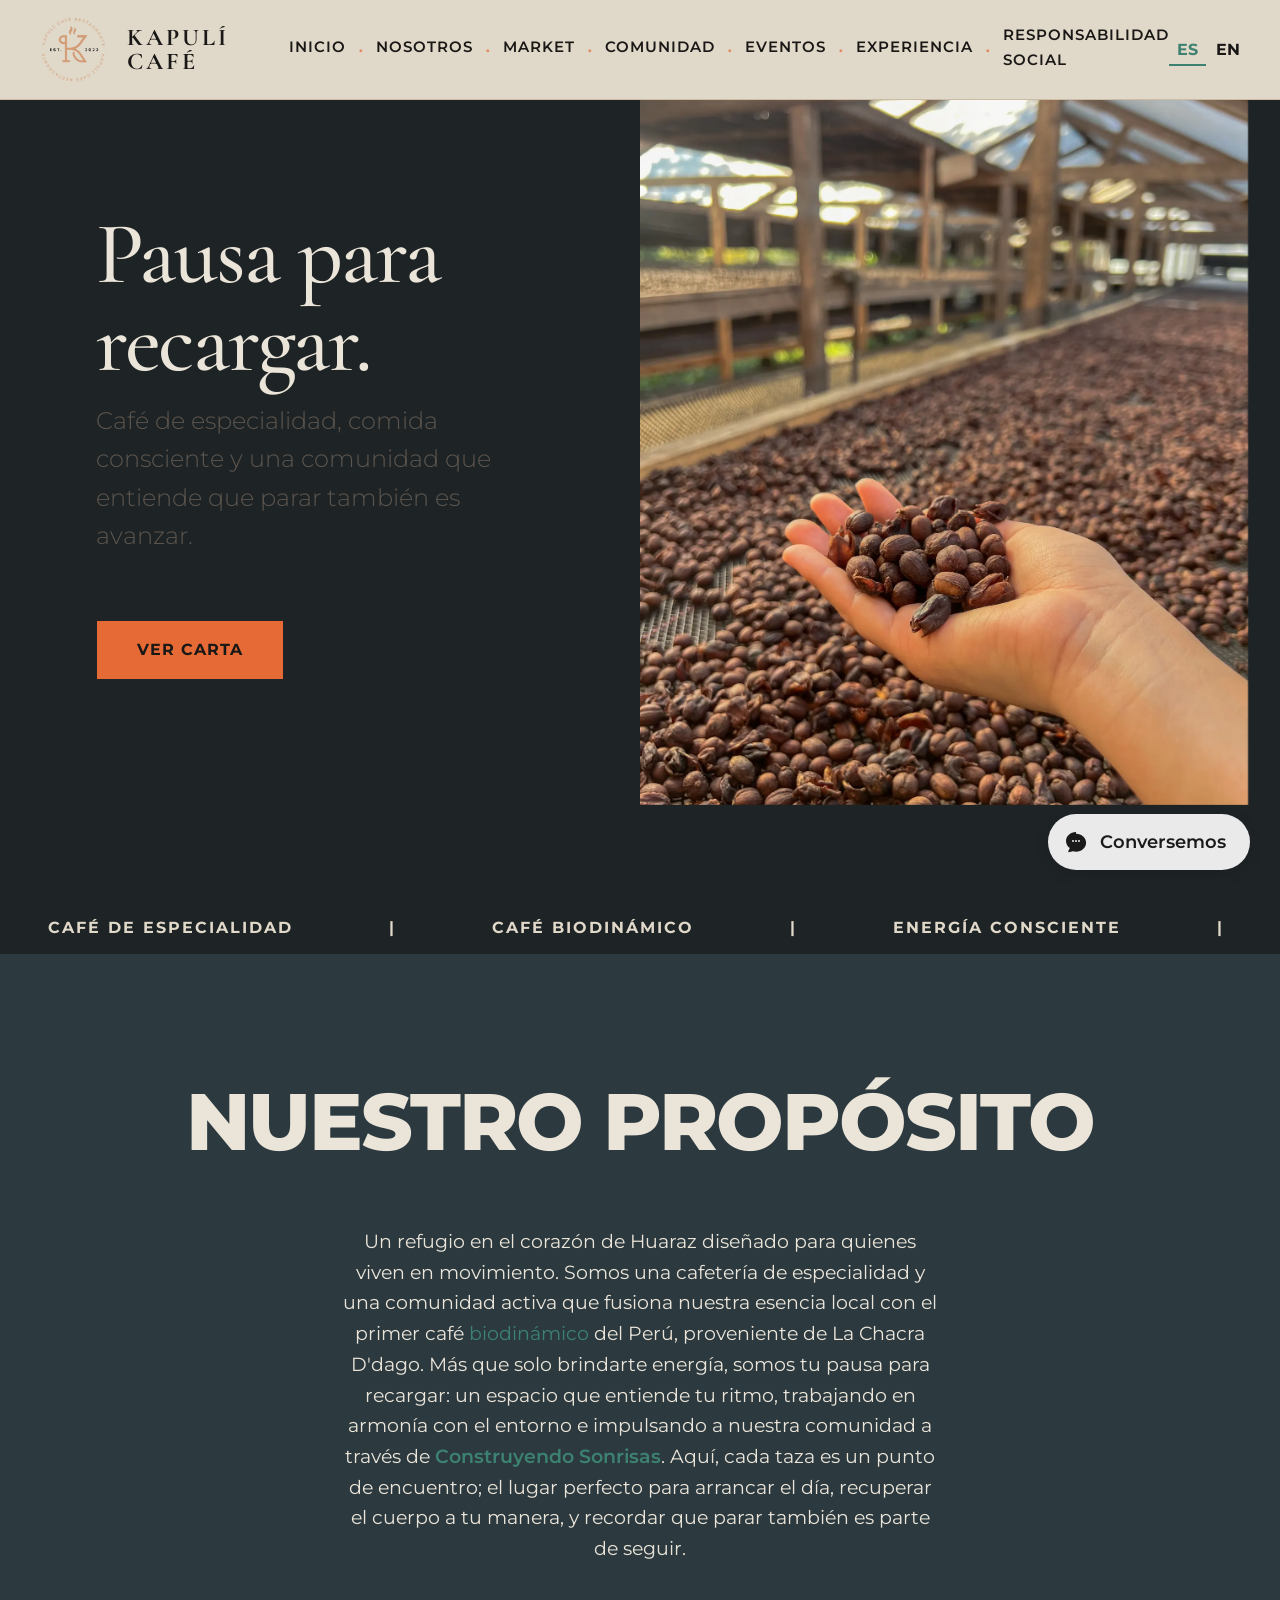
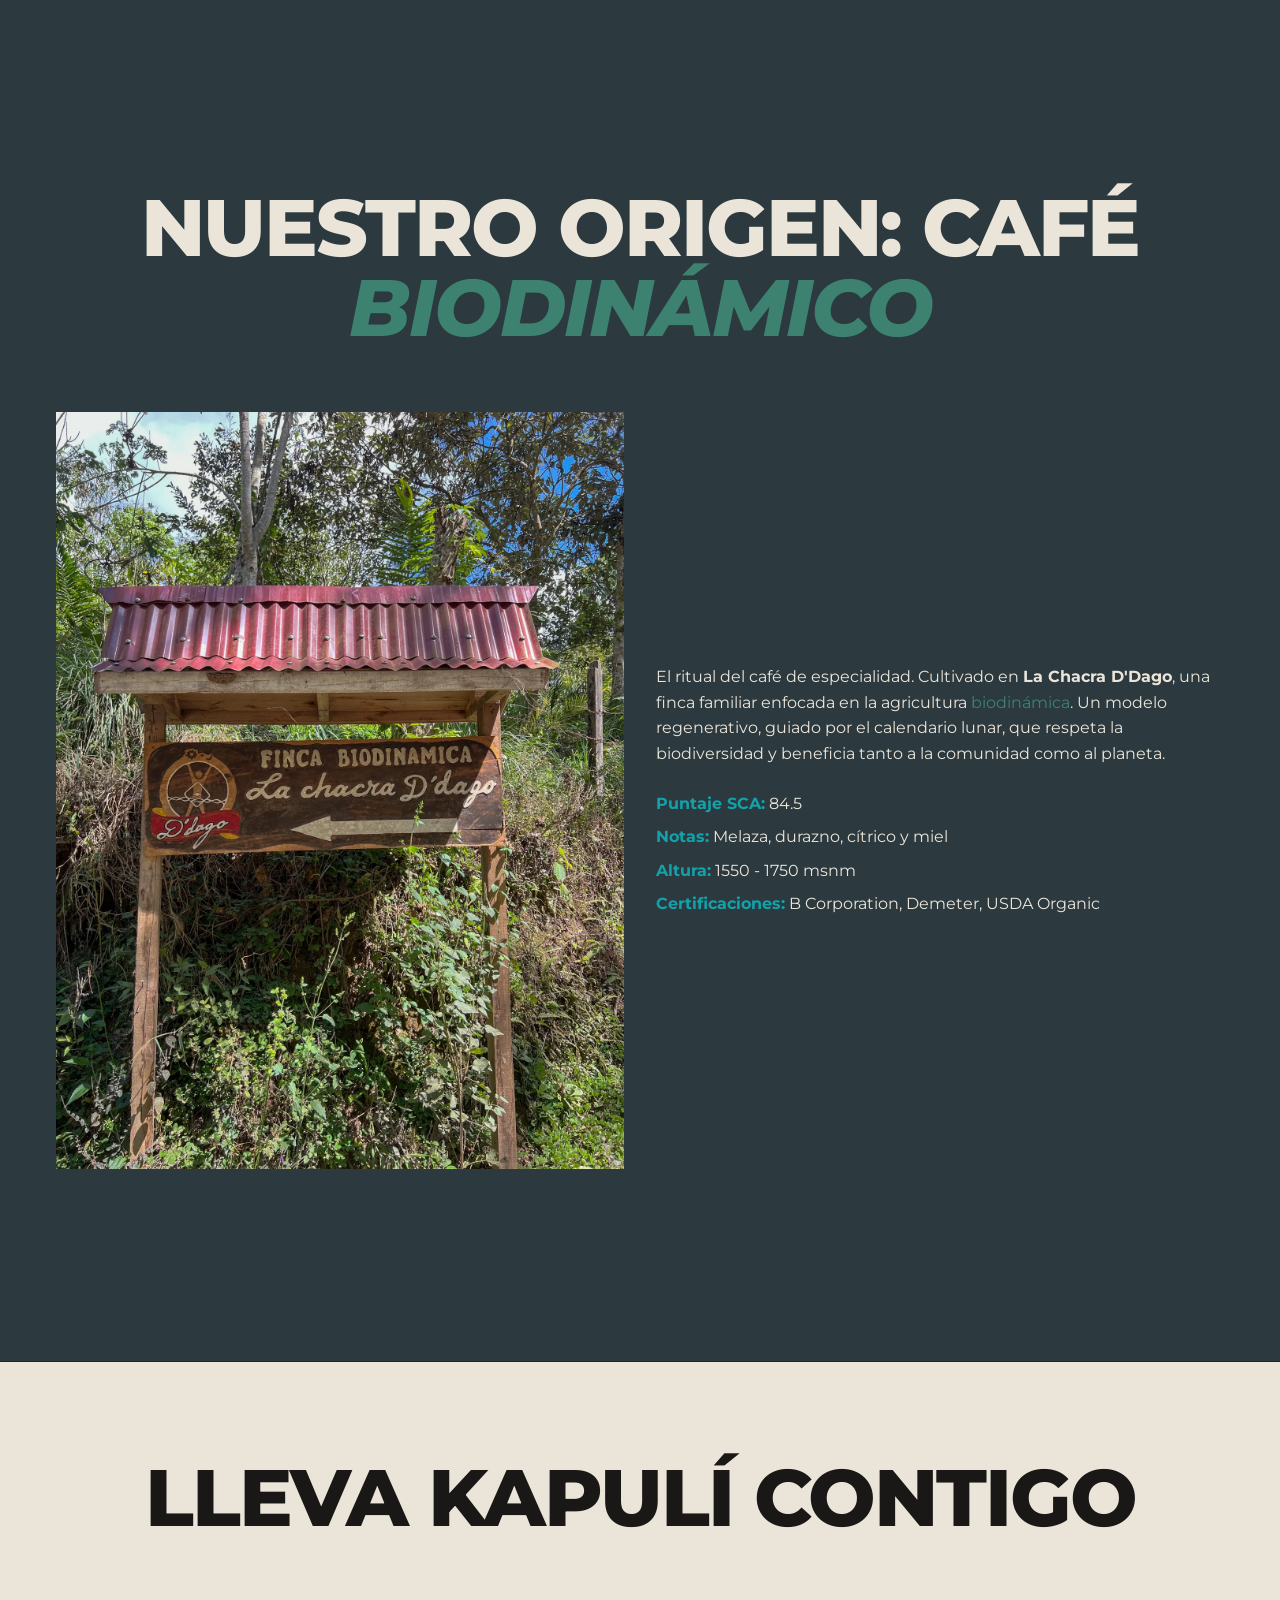
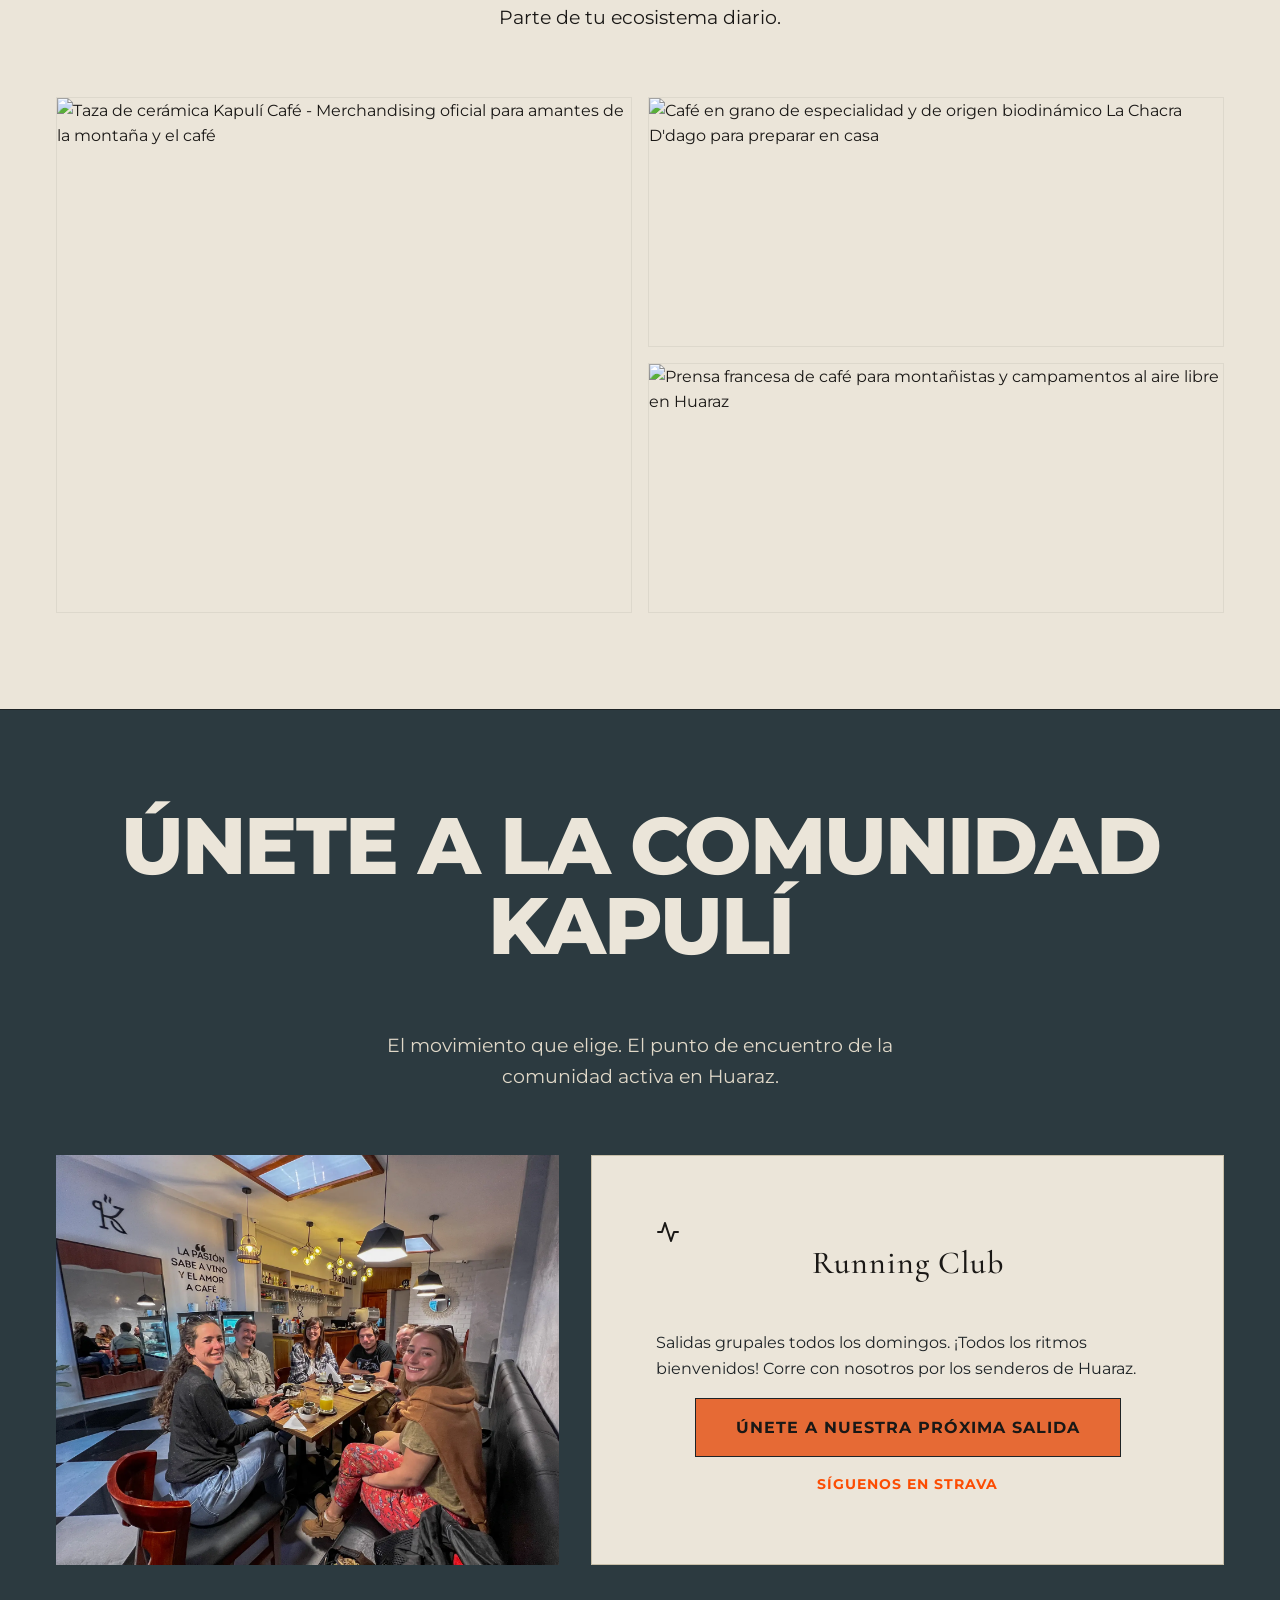
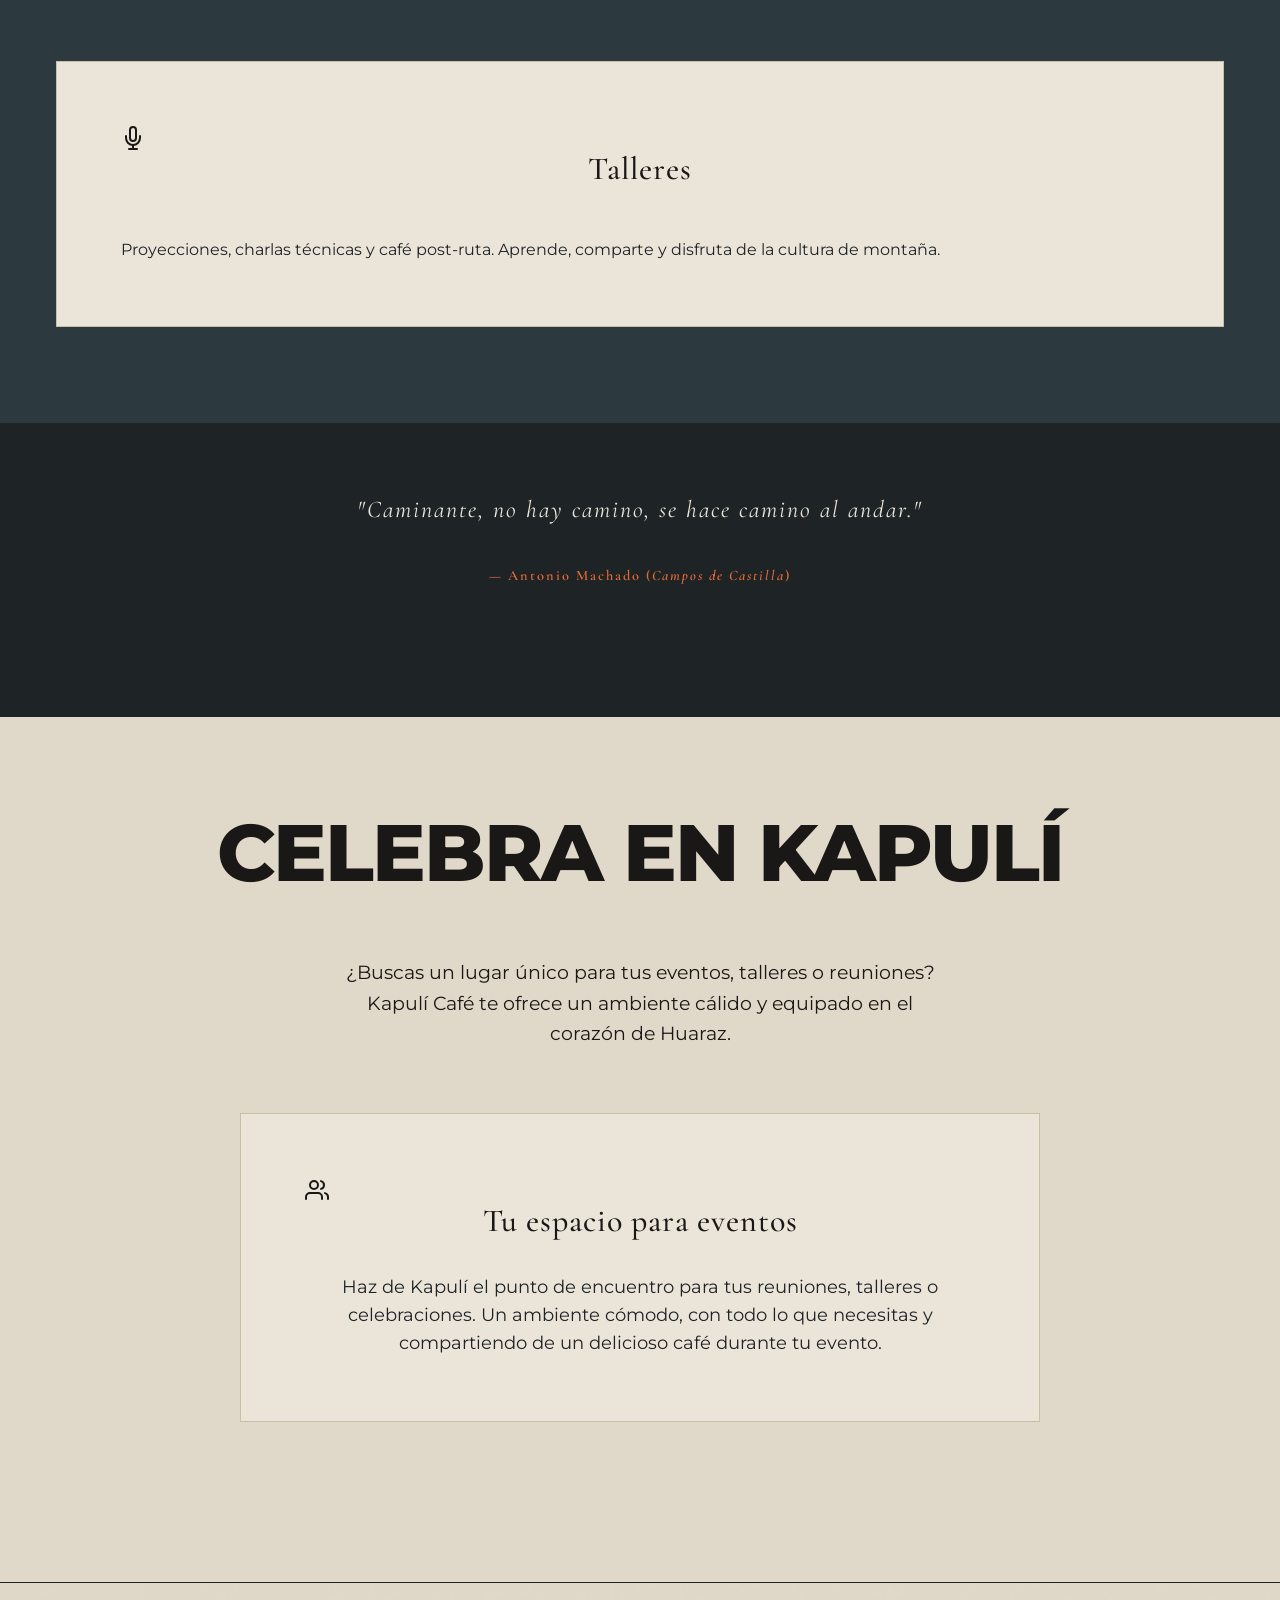
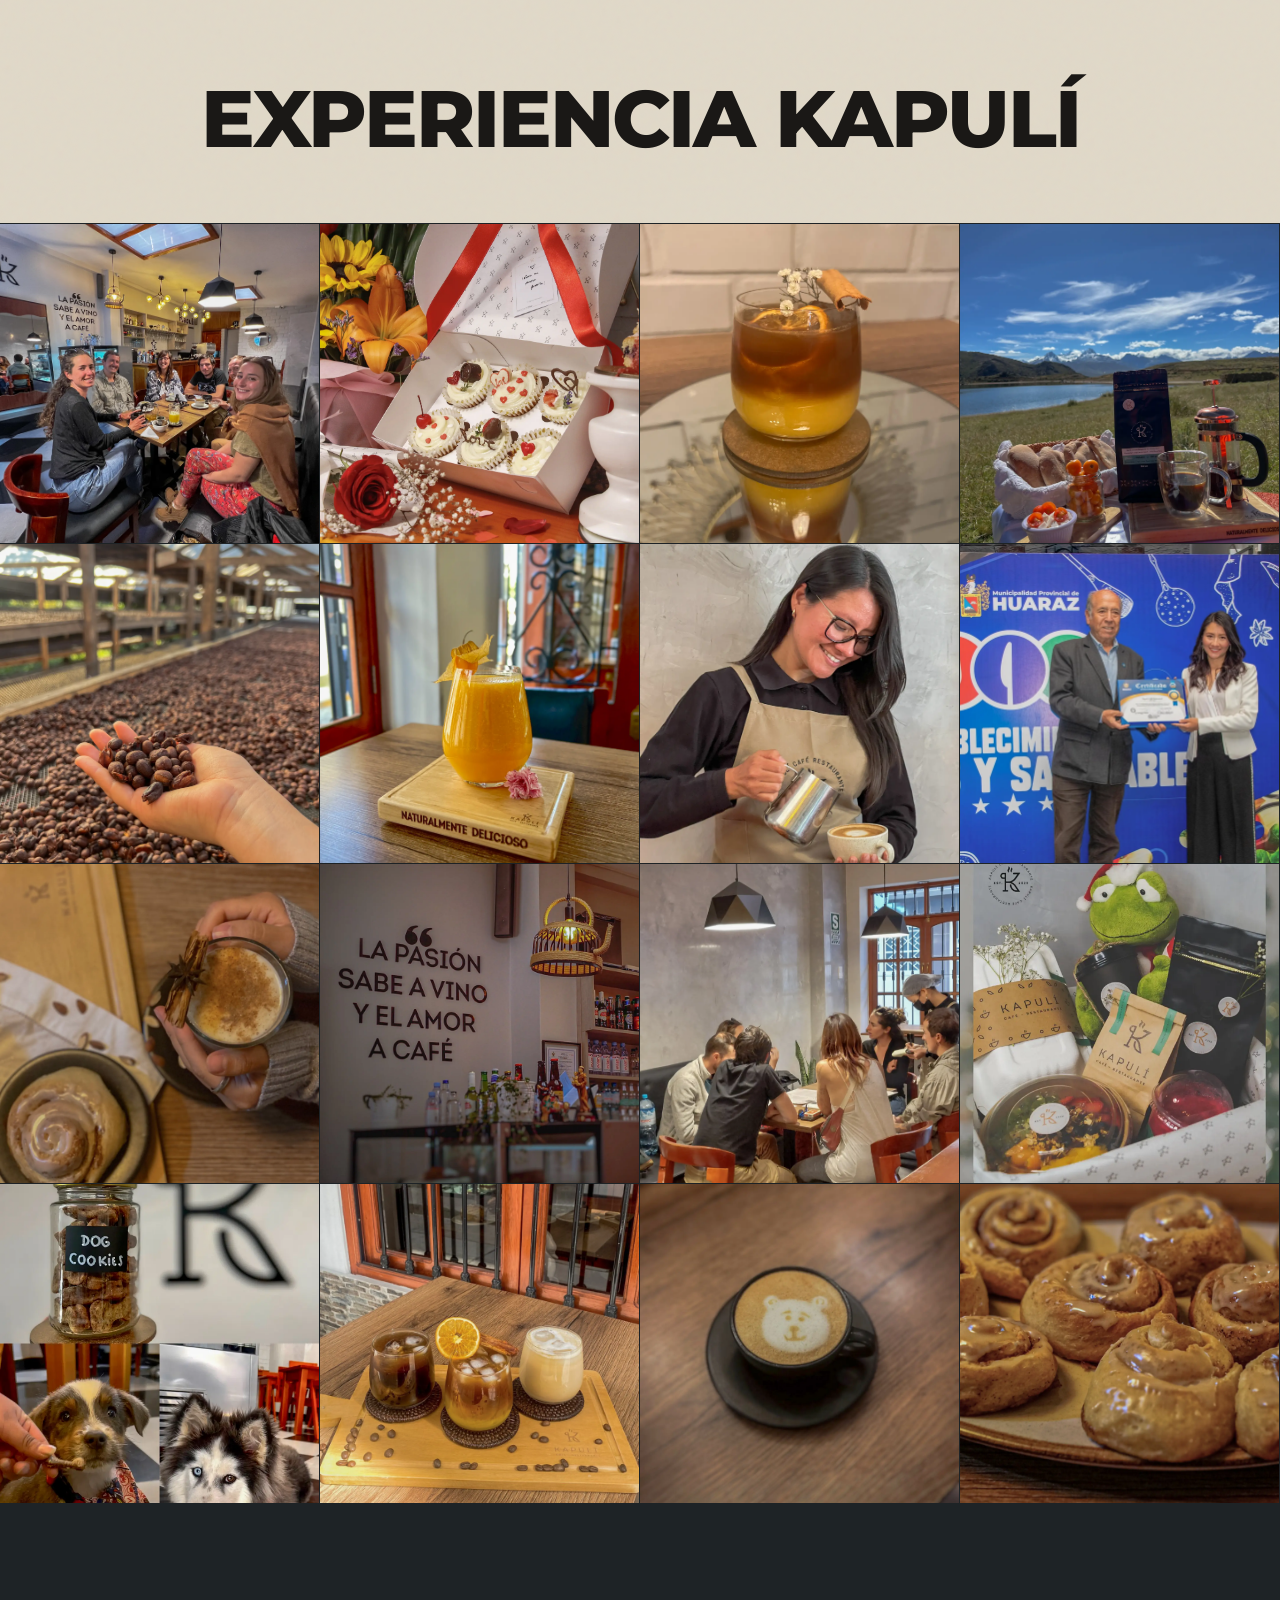
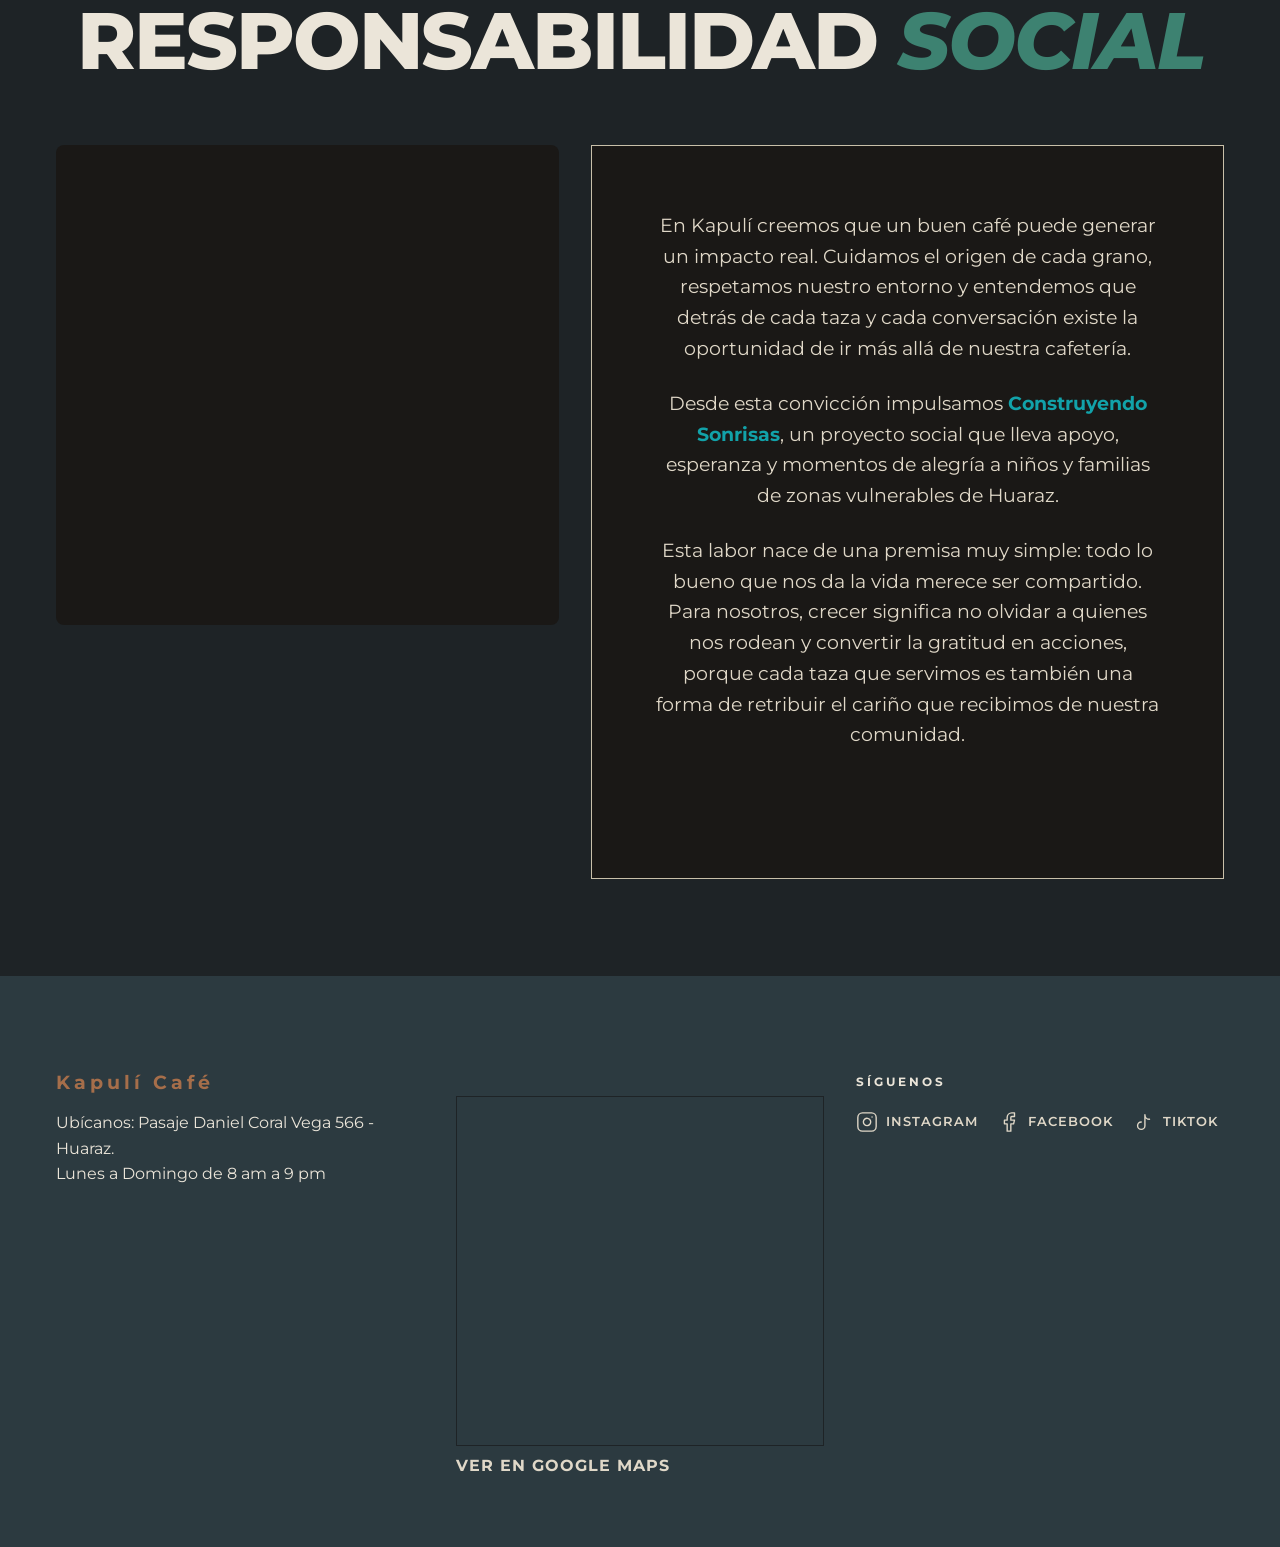
==== commit fb25e1ba: "style: standardize typography for Nuestro Proposito and Nuestro Origen" ====
--- a/index.html
+++ b/index.html
@@ -160,9 +160,9 @@
             <div class="container">
 
                 <!-- Brand Presentation Block -->
-                <div class="brand-presentation">
-                    <h2 class="brand-presentation__title" data-i18n="brand.title">Nuestro Propósito</h2>
-                    <p class="brand-presentation__manifesto" data-i18n="brand.manifesto">Un refugio en el corazón de
+                <div class="brand-presentation" style="padding: 2rem 0; margin-bottom: 2rem;">
+                    <h2 class="section-title reveal-text" data-i18n="brand.title">Nuestro Propósito</h2>
+                    <p class="section-subtitle reveal-text" data-i18n="brand.manifesto">Un refugio en el corazón de
                         Huaraz diseñado para quienes viven en movimiento. Somos una cafetería de especialidad y una
                         comunidad activa que fusiona nuestra esencia local con el primer café <span
                             style="color: var(--color-secondary);">biodinámico</span> del Perú, proveniente de La Chacra
@@ -176,9 +176,9 @@
 
 
                 <!-- Origin Block: Café Biodinámico -->
-                <div class="lab-section reveal-text" style="padding-top: 4rem;">
-                    <h2 class="section-title reveal-text" data-i18n="origin.title">NUESTRO ORIGEN: CAFÉ <em
-                        style="color: var(--color-secondary);">BIODINÁMICO</em></h2>
+                <div class="lab-section reveal-text">
+                    <h2 class="section-title reveal-text" data-i18n="origin.title">Nuestro Origen: Café <em
+                        style="color: var(--color-secondary);">Biodinámico</em></h2>
                 <div class="community-grid">
                     <div class="community-row">
                         <div class="community-img-wrap">
--- a/css/layout.css
+++ b/css/layout.css
@@ -278,7 +278,19 @@
 
 /* Secciones Específicas */
 .menu-section {
-    background-color: var(--color-surface);
+    background-color: var(--color-pizarra-oscura);
+    color: var(--color-papel-arroz-claro);
+}
+
+.menu-section .section-title {
+    color: var(--color-papel-arroz-claro);
+}
+
+.menu-section .category-card {
+    background-color: transparent;
+    border: none;
+    color: var(--color-papel-arroz-claro);
+    padding: 0;
 }
 
 .menu-categories {
--- a/css/components.css
+++ b/css/components.css
@@ -333,14 +333,14 @@
 
 /* Coffee Wheel Component (Onyx Style) */
 .lab-section {
-    background-color: var(--color-background) !important;
+    background-color: transparent !important;
     padding: var(--spacing-xl) 0;
-    color: var(--color-text-main);
+    color: inherit;
     overflow: hidden;
 }
 
 .lab-section .section-title {
-    color: var(--color-text-main);
+    color: inherit;
 }
 
 .lab-section .wheel-node {
@@ -631,12 +631,7 @@
    =================================================== */
 .brand-presentation {
     text-align: center;
-    /* Fondo oscuro propio: la menu-section es beige, este bloque crea su isla oscura */
-    background-color: var(--color-noche-andina);
     padding: 5rem 2rem 4.5rem;
-    /* Full-bleed horizontal dentro del container */
-    margin-left: calc(-1 * var(--spacing-sm));
-    margin-right: calc(-1 * var(--spacing-sm));
     margin-bottom: 3rem;
 }
 
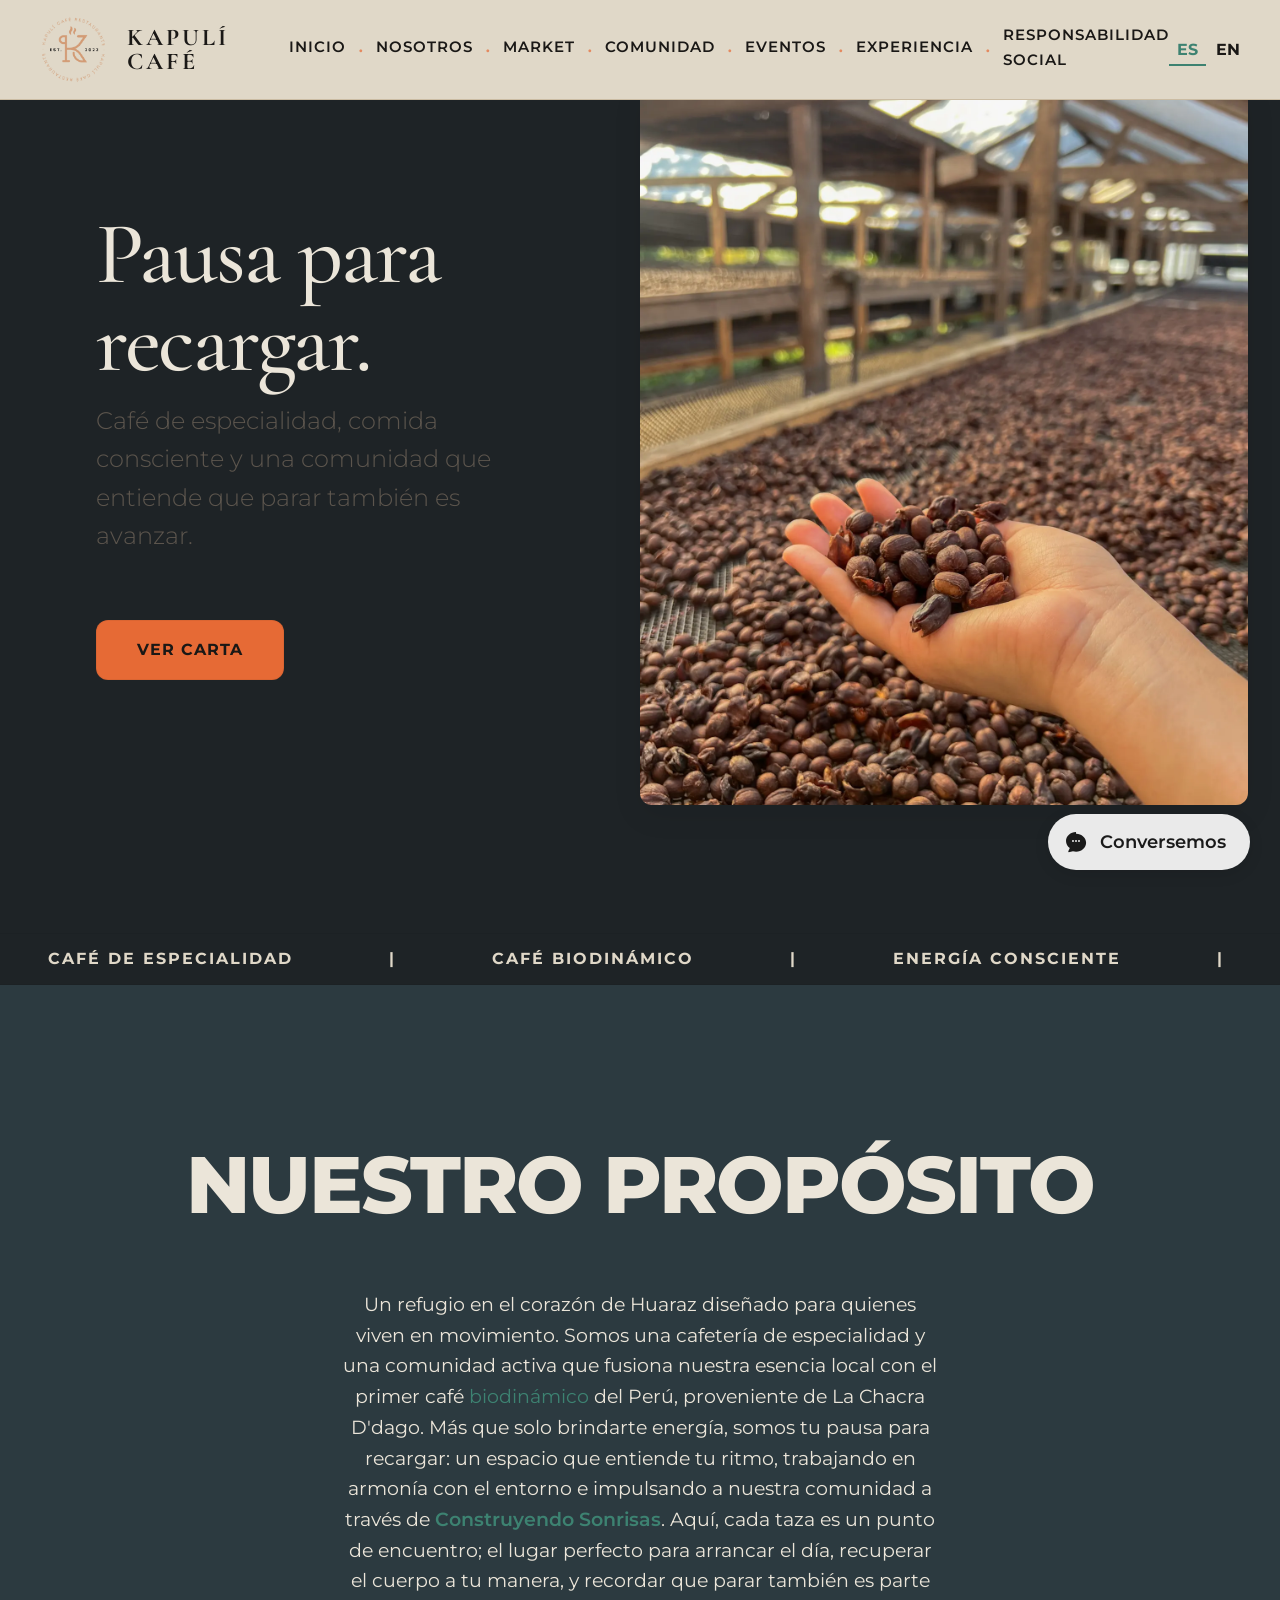
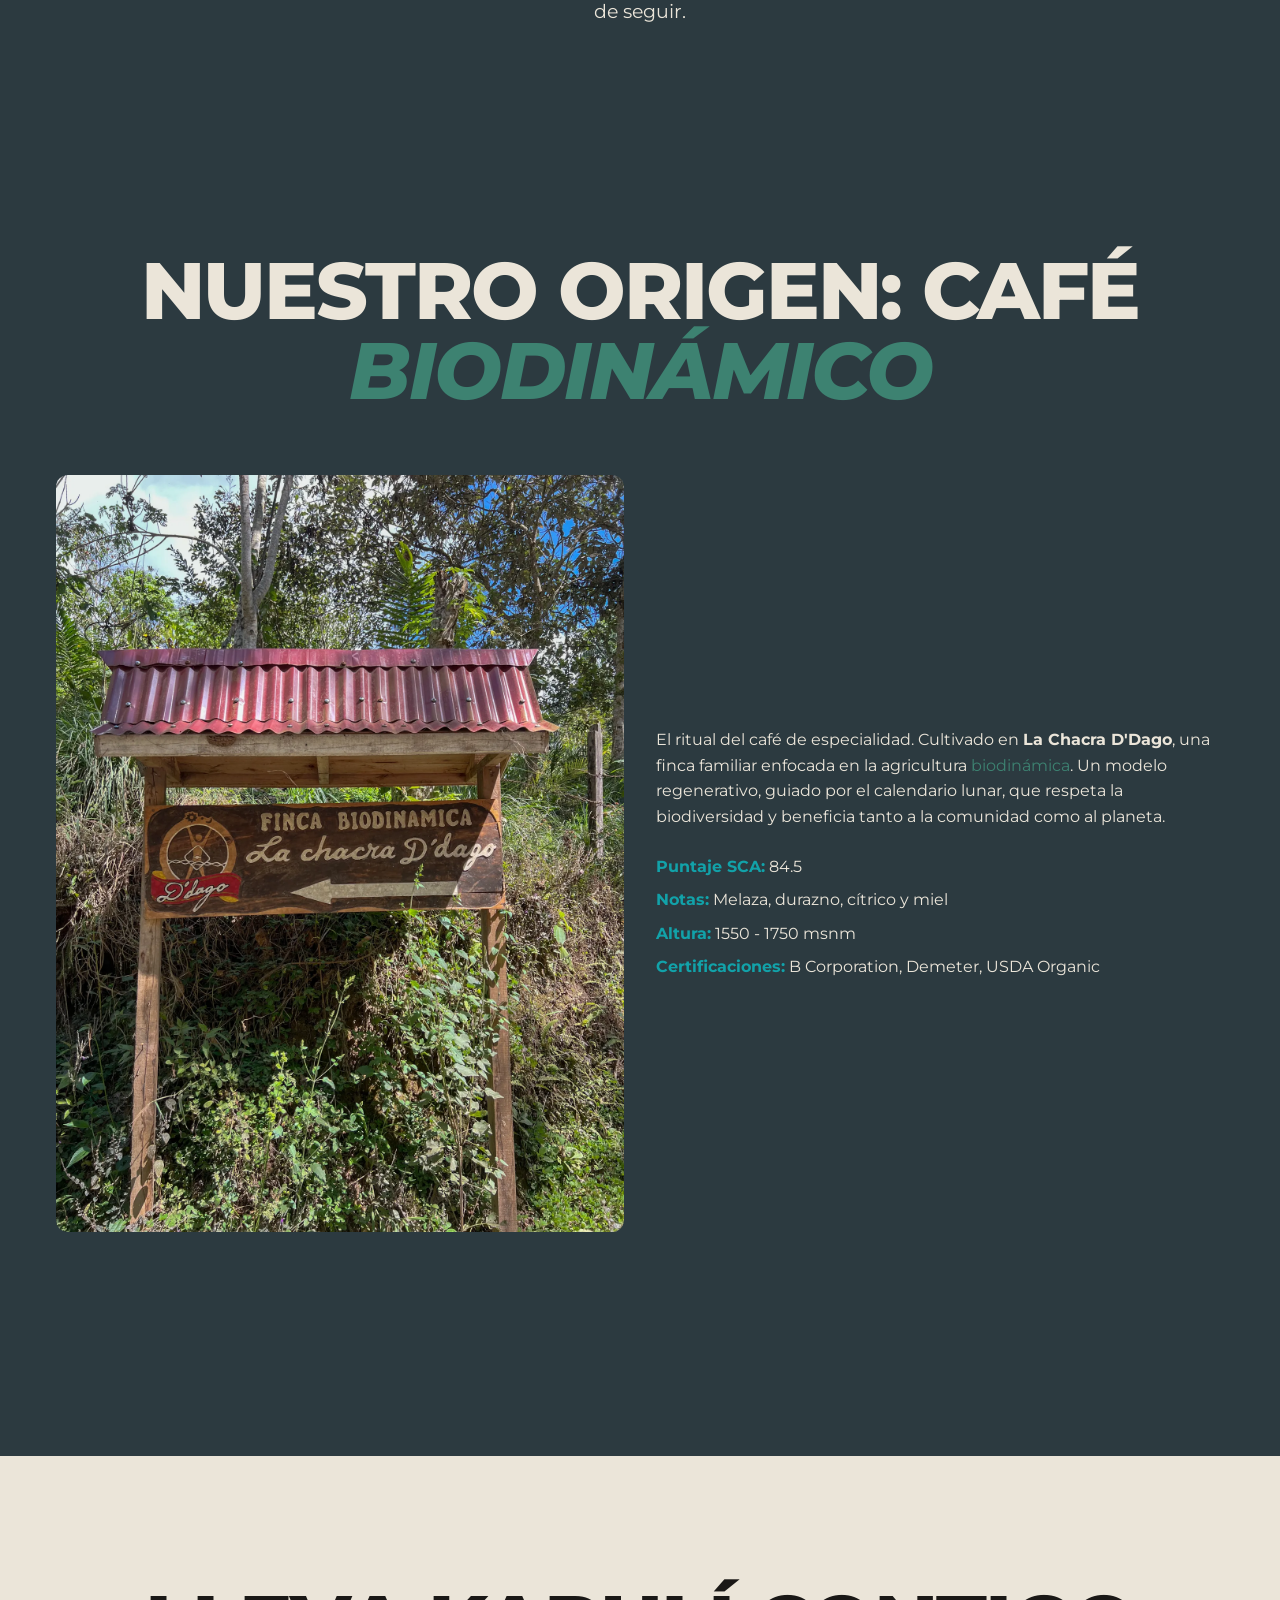
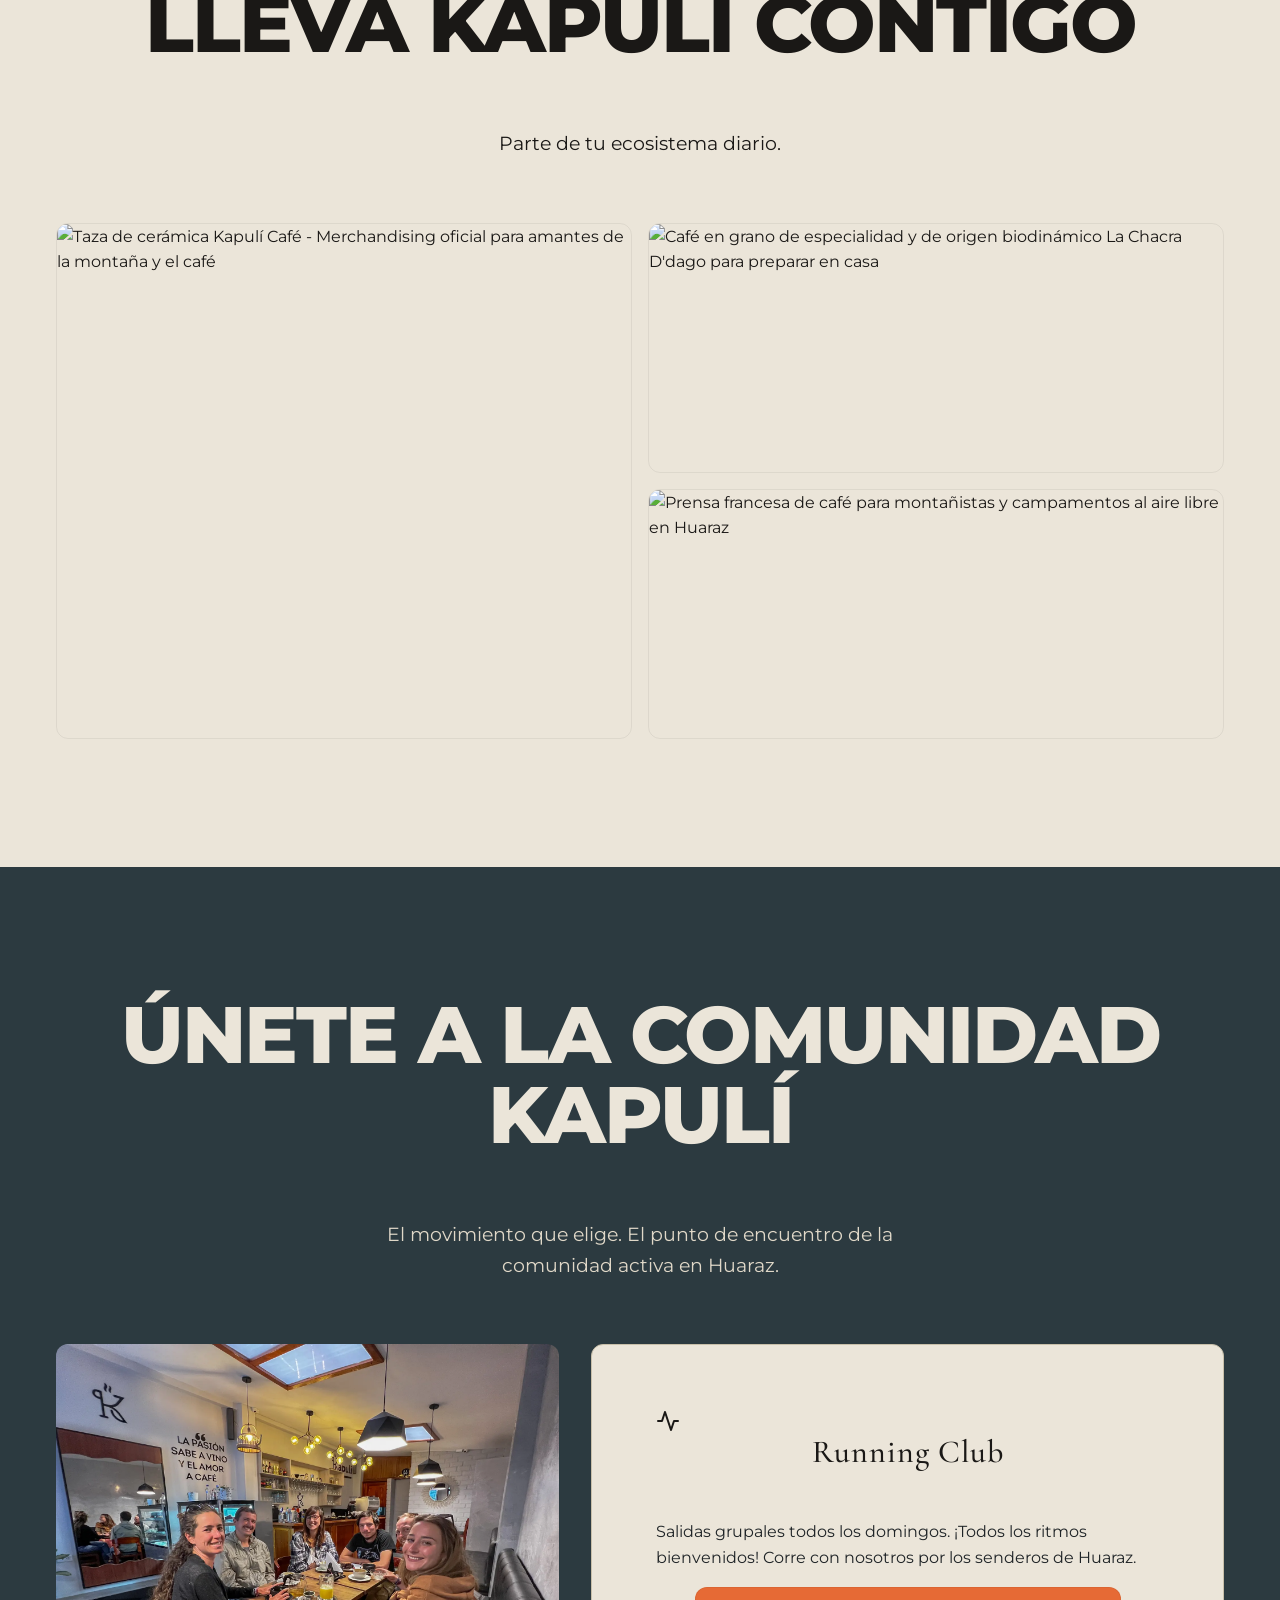
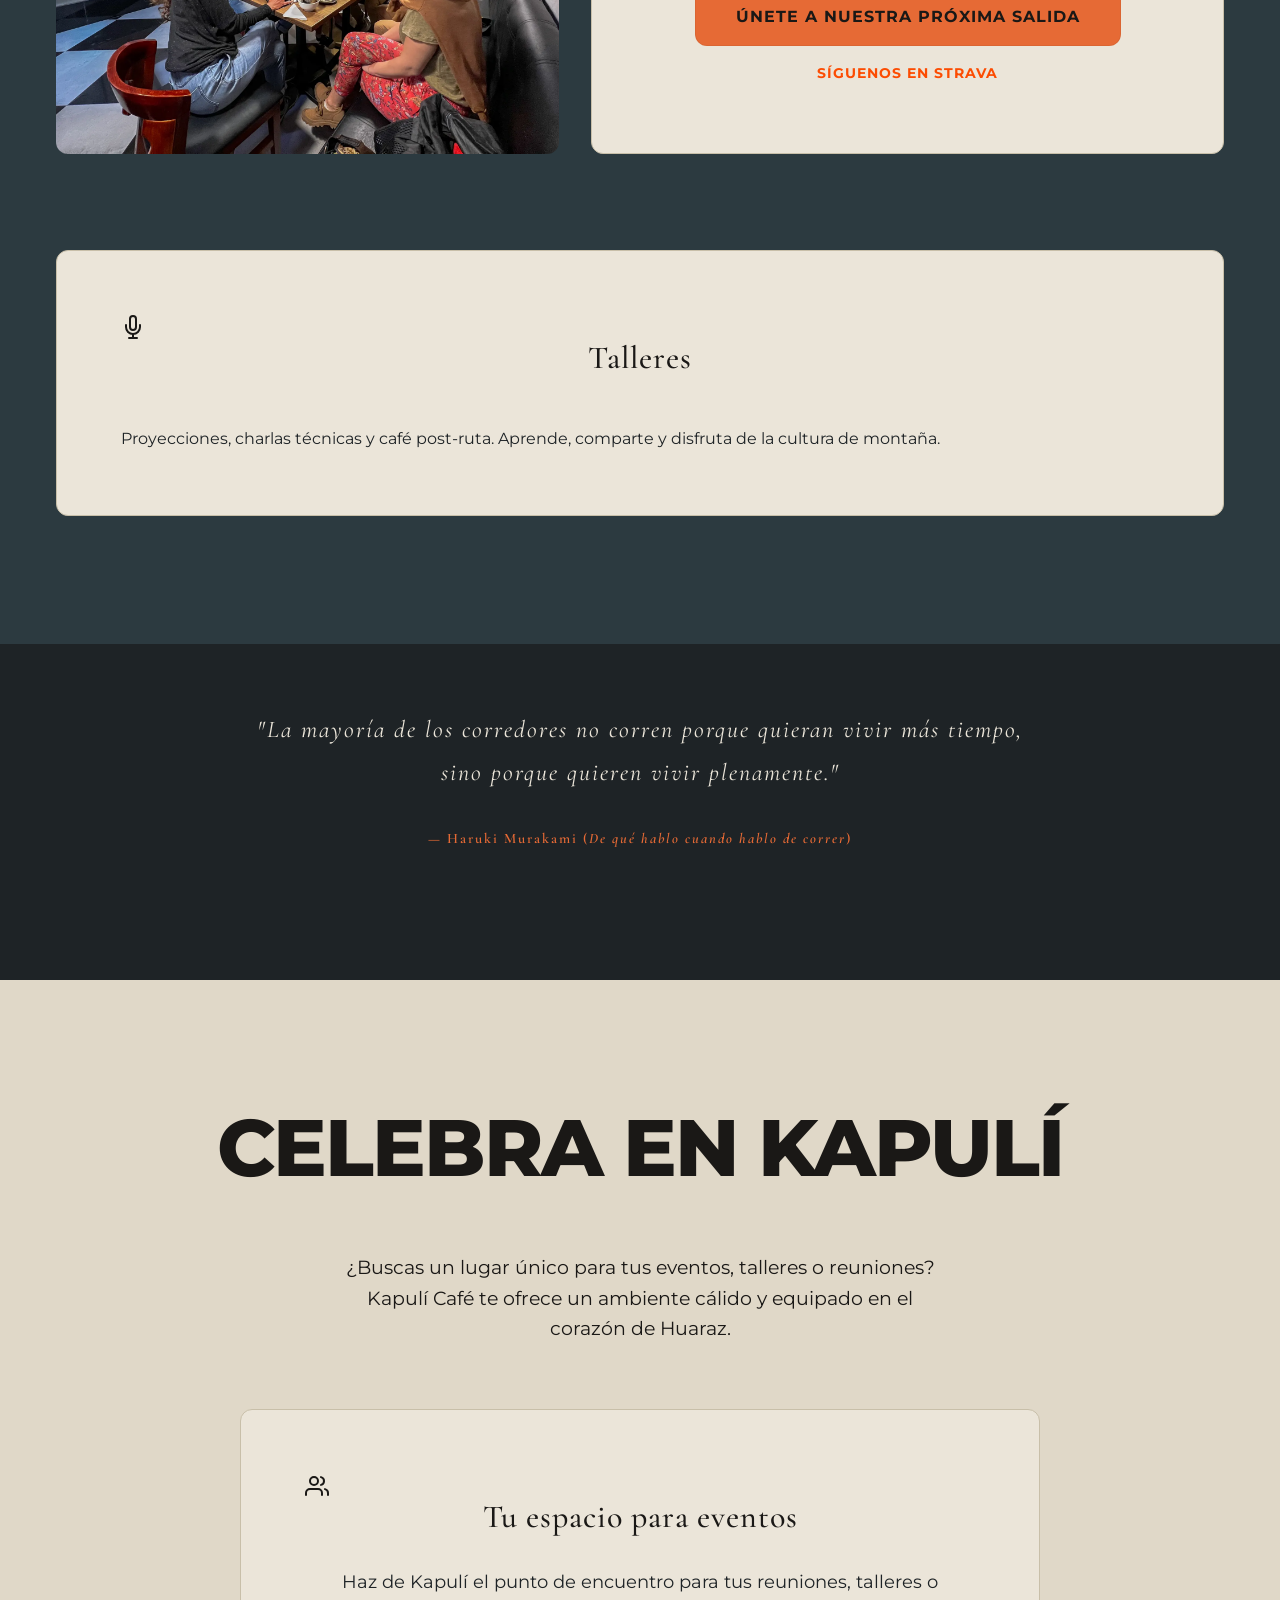
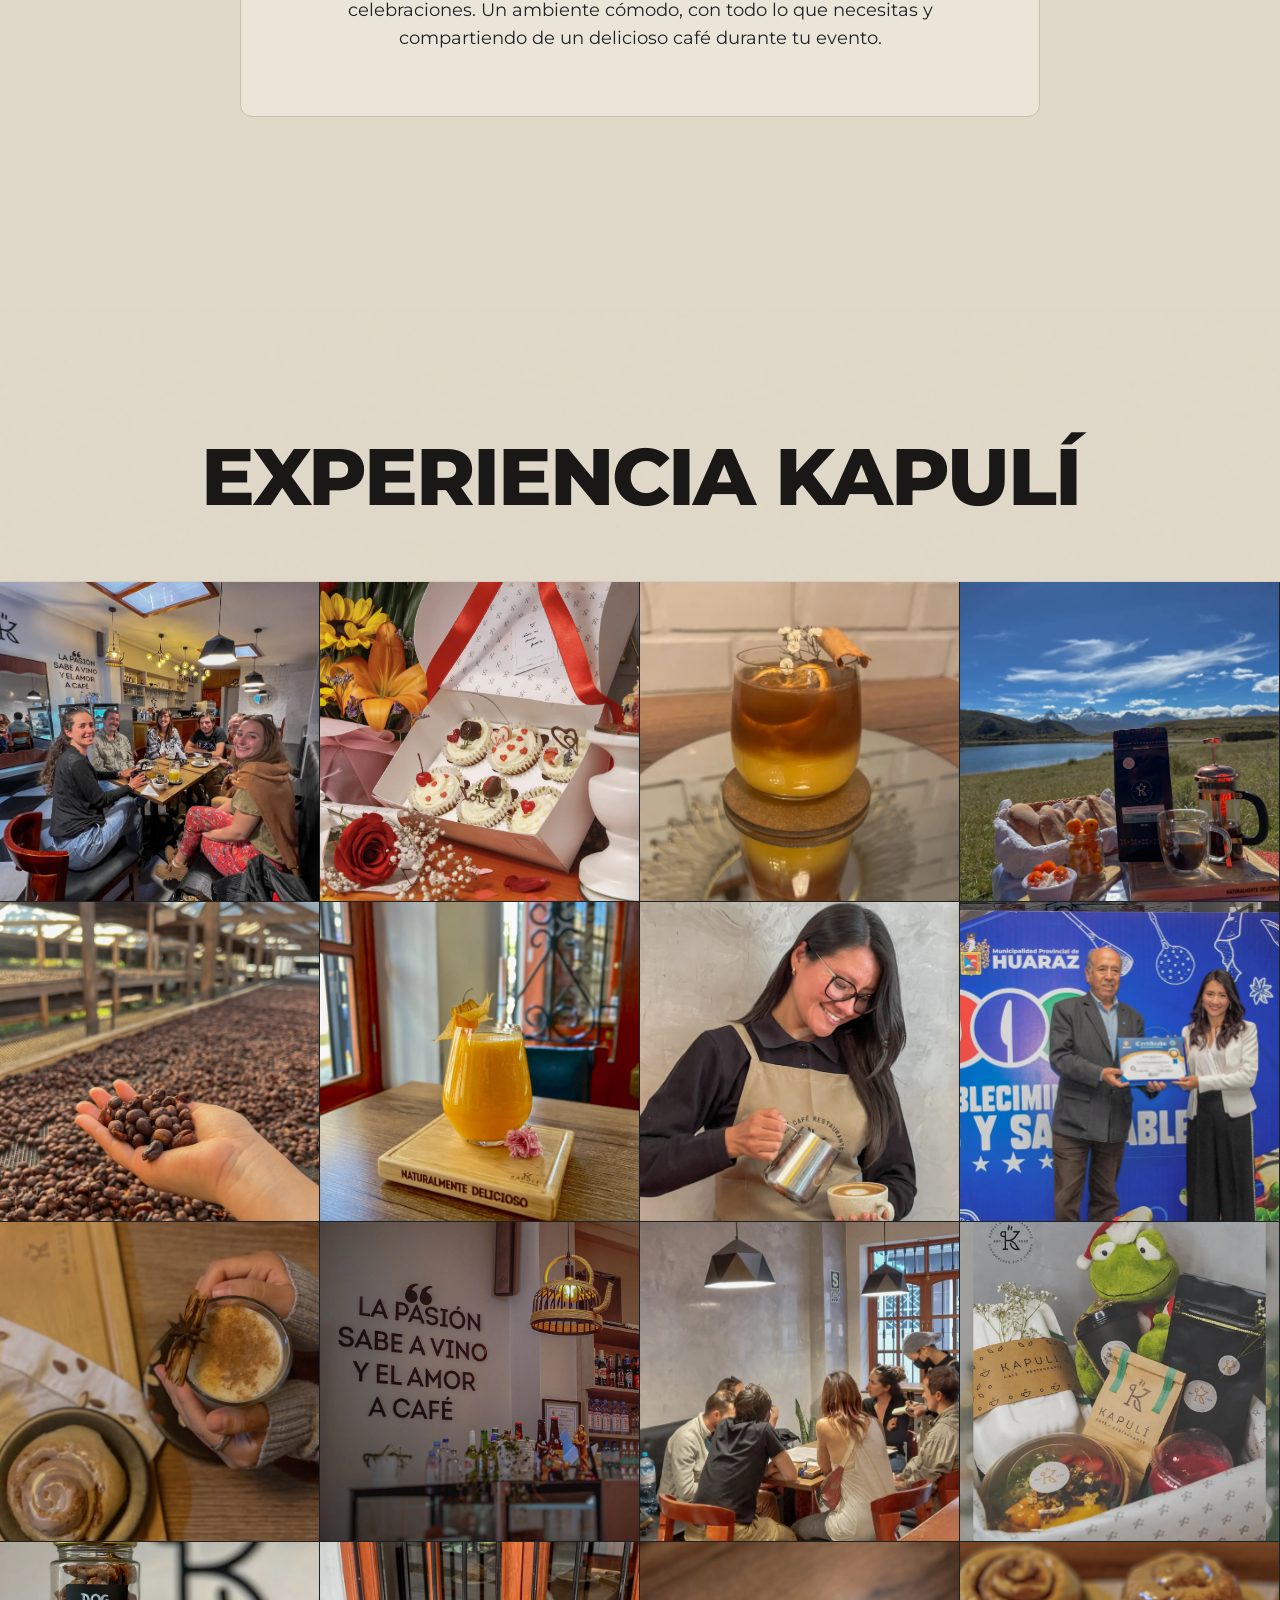
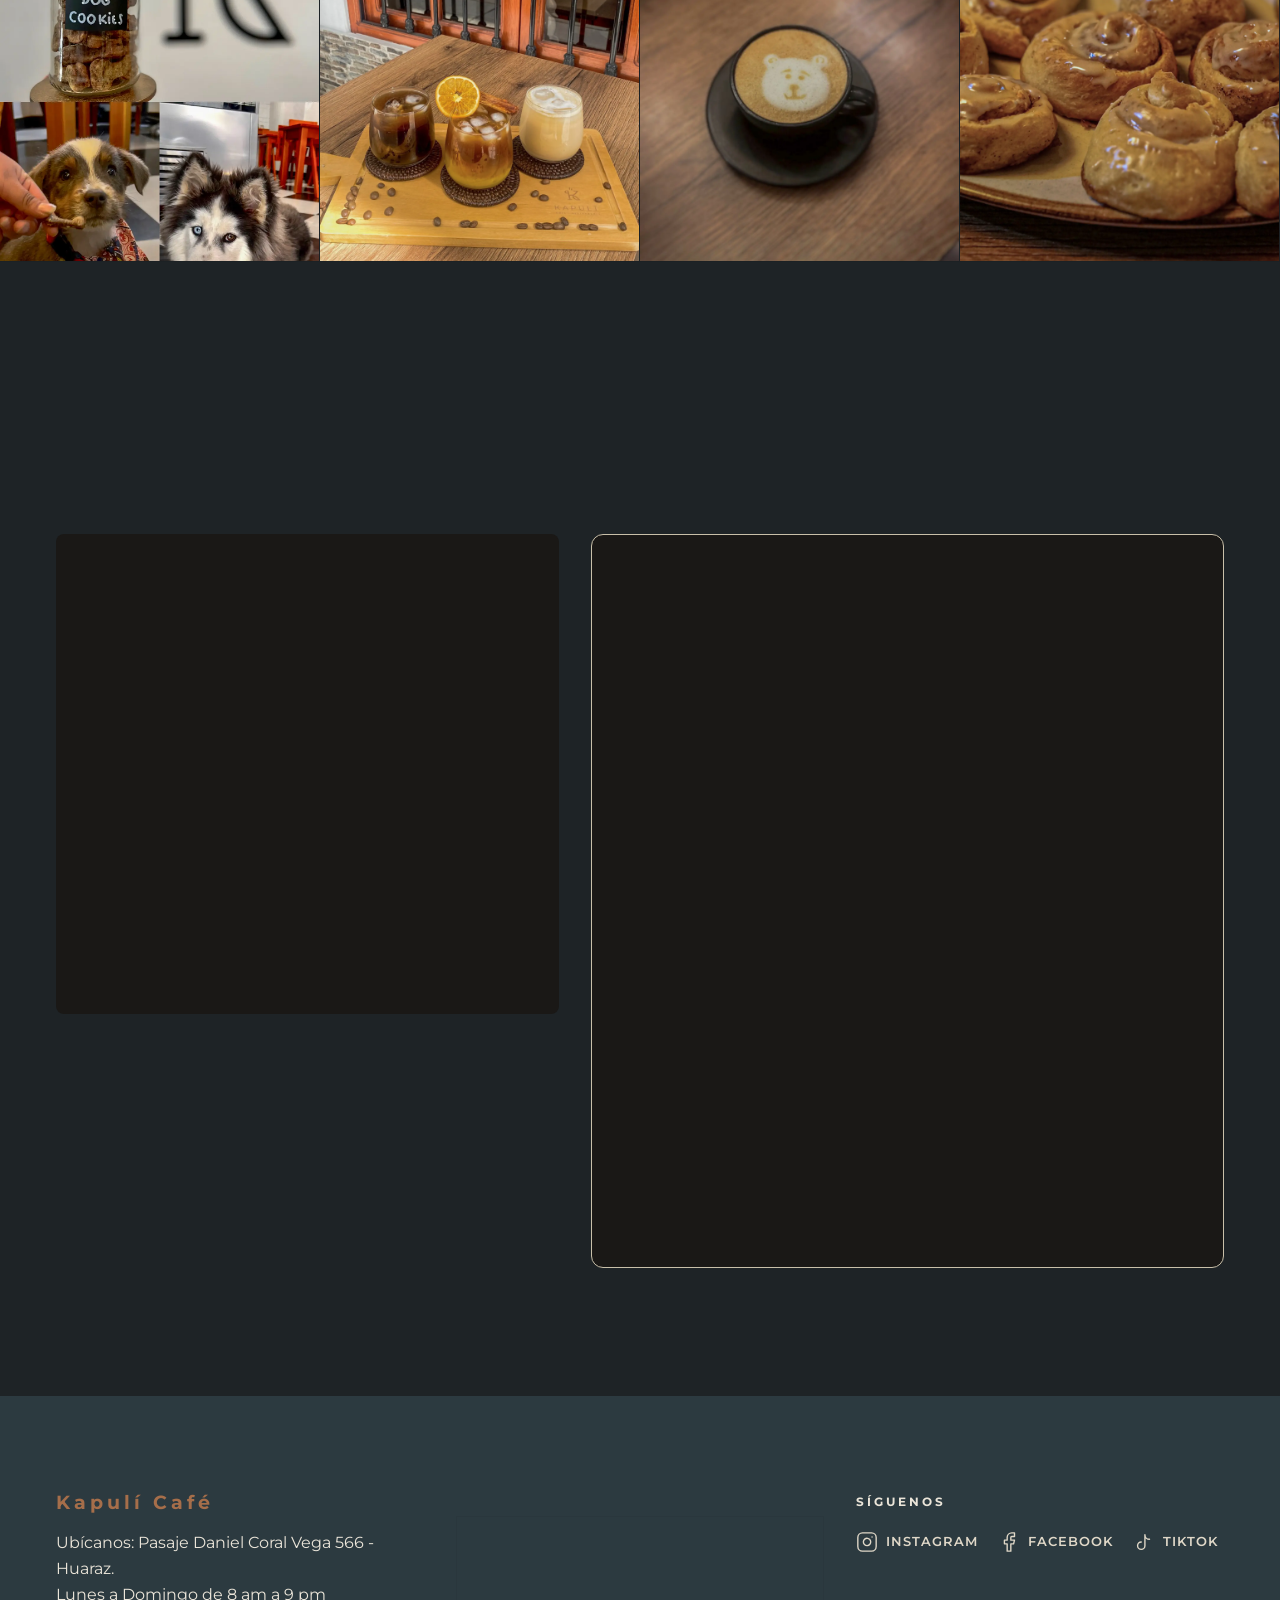
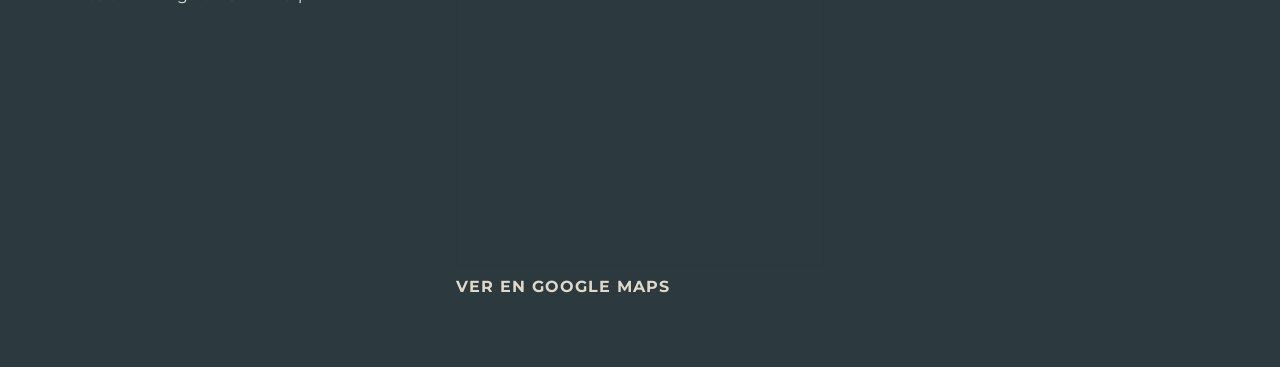
==== commit d7773b39: "feat: update WhatsApp default text" ====
--- a/index.html
+++ b/index.html
@@ -473,7 +473,7 @@
     </footer>
 
     <!-- Chatbot / Botón Flotante -->
-    <a href="https://wa.me/51987256301?text=Hola%20Kapulí%20café" target="_blank" rel="noopener noreferrer"
+    <a href="https://wa.me/51987256301?text=Hola%20Kapulí%20café,%20quisiera%20información%20sobre" target="_blank" rel="noopener noreferrer"
         class="floating-chat" id="floating-chat" aria-label="Contactar por WhatsApp Business">
         <svg width="24" height="24" viewBox="0 0 24 24" fill="currentColor" xmlns="http://www.w3.org/2000/svg">
             <path
--- a/css/variables.css
+++ b/css/variables.css
@@ -45,13 +45,14 @@
     --spacing-md: 2rem;
     --spacing-lg: 4rem;
     --spacing-xl: 6rem;
+    --spacing-xxl: 8rem;
 
-    /* Borders & Shadows (Estilo Brutalista) */
-    --border-radius: 0px;
-    --shadow-sm: none;
-    --shadow-md: none;
+    /* Borders & Shadows (Estilo Suavizado) */
+    --border-radius: 12px;
+    --shadow-sm: 0 4px 12px rgba(0,0,0,0.05);
+    --shadow-md: 0 10px 30px rgba(0,0,0,0.08);
     --border-width: 1px;
-    --border-solid: var(--border-width) solid var(--color-noche-andina);
+    --border-solid: var(--border-width) solid rgba(0,0,0,0.05);
 
     /* Cursor Personalizado */
     --cursor-main: url('[data-uri]') 16 16, auto;
--- a/css/layout.css
+++ b/css/layout.css
@@ -47,9 +47,9 @@
 }
 
 section {
-    padding: var(--spacing-xl) 0;
+    padding: var(--spacing-xxl) 0;
     transition: opacity 1s ease, visibility 1s ease;
-    border-bottom: var(--border-solid);
+    border-bottom: none;
 }
 
 .section-title {
--- a/css/components.css
+++ b/css/components.css
@@ -3,7 +3,7 @@
 .btn {
     display: inline-block;
     padding: 1rem 2.5rem;
-    border-radius: 0;
+    border-radius: var(--border-radius);
     font-weight: 700;
     font-family: var(--font-primary);
     text-transform: uppercase;
@@ -32,7 +32,7 @@
     color: var(--color-text-main);
     padding: 0;
     padding-bottom: 4px;
-    border-radius: 0;
+    border-radius: var(--border-radius);
     position: relative;
     text-decoration: none;
 }
@@ -68,7 +68,7 @@
     background-color: var(--color-surface);
     color: var(--color-noche-andina);
     padding: var(--spacing-lg);
-    border-radius: 0;
+    border-radius: var(--border-radius);
     border: 1px solid var(--color-borde-organico);
     transition: background-color 0.3s ease, color 0.3s ease;
     text-align: center;
@@ -226,7 +226,7 @@
     backdrop-filter: blur(12px);
     -webkit-backdrop-filter: blur(12px);
     border: none;
-    border-radius: 0;
+    border-radius: var(--border-radius);
     padding: var(--spacing-sm);
     text-align: center;
     transition: transform 0.3s ease;
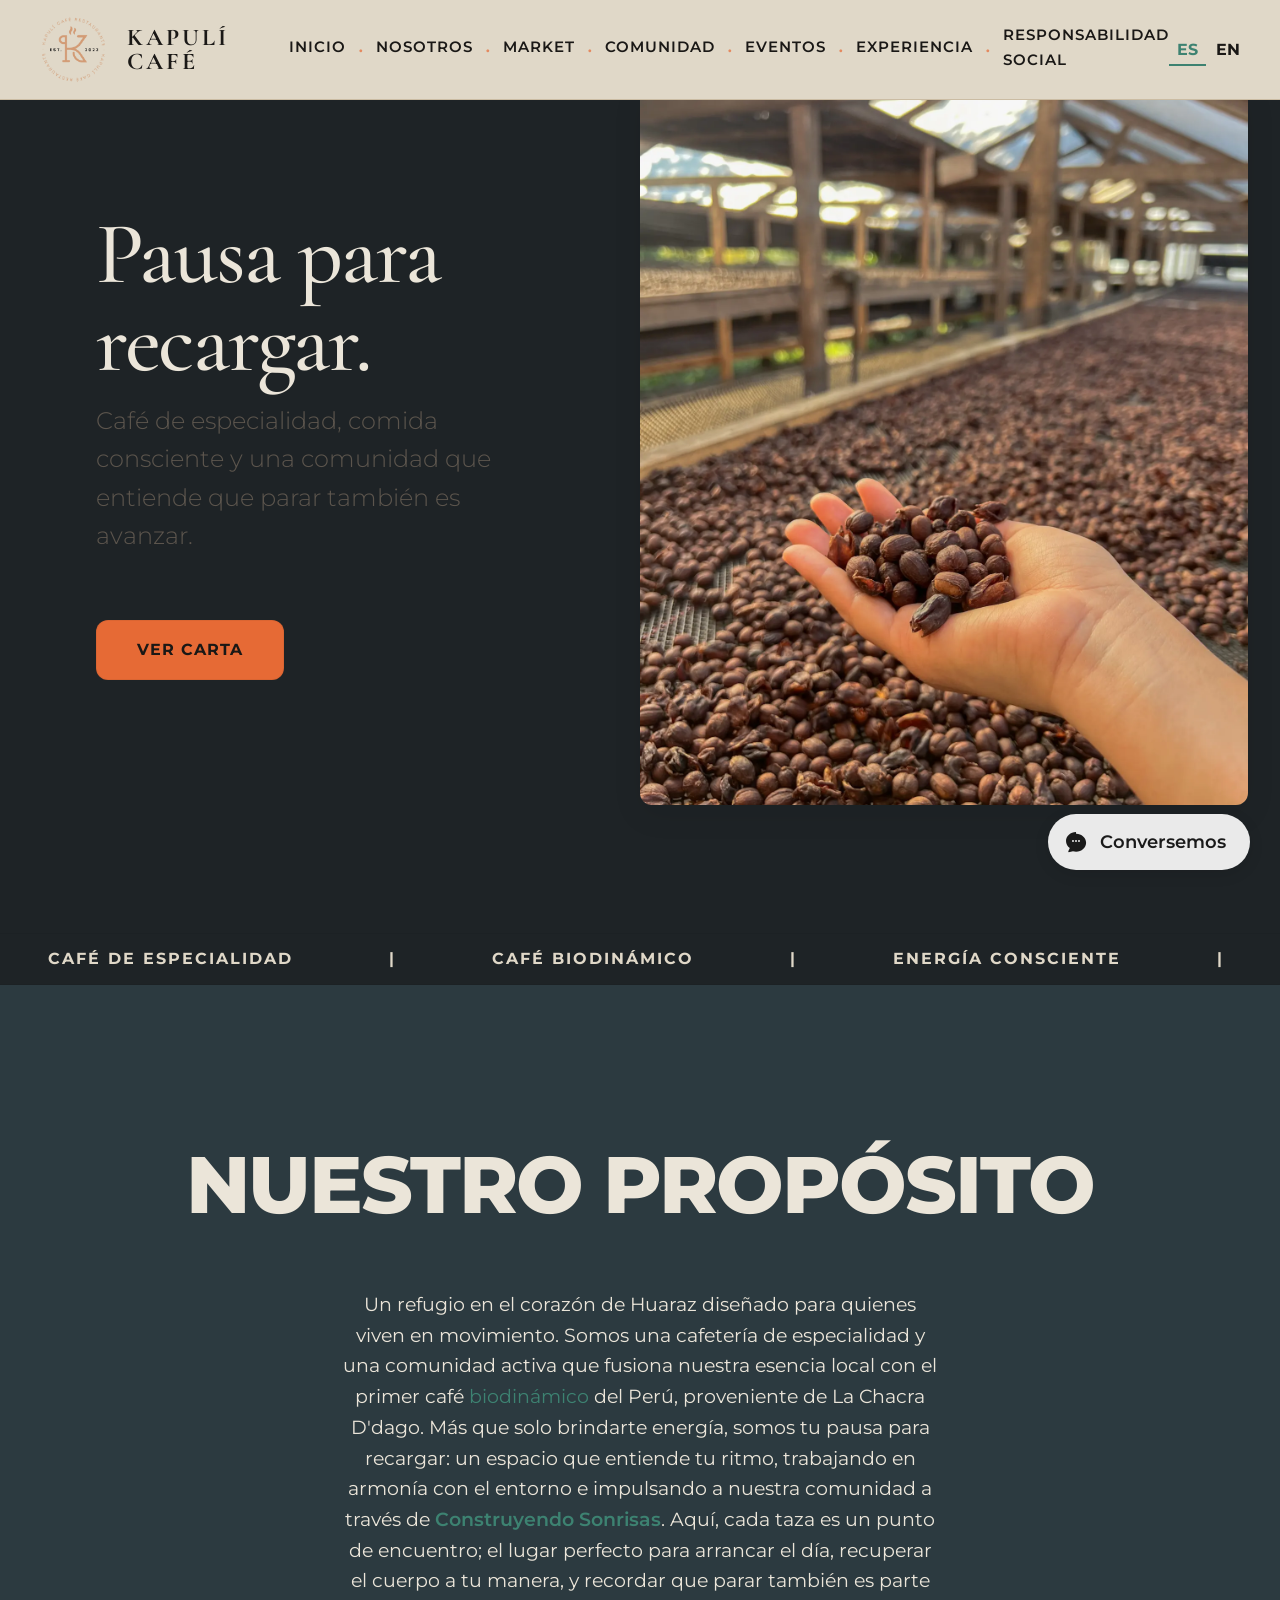
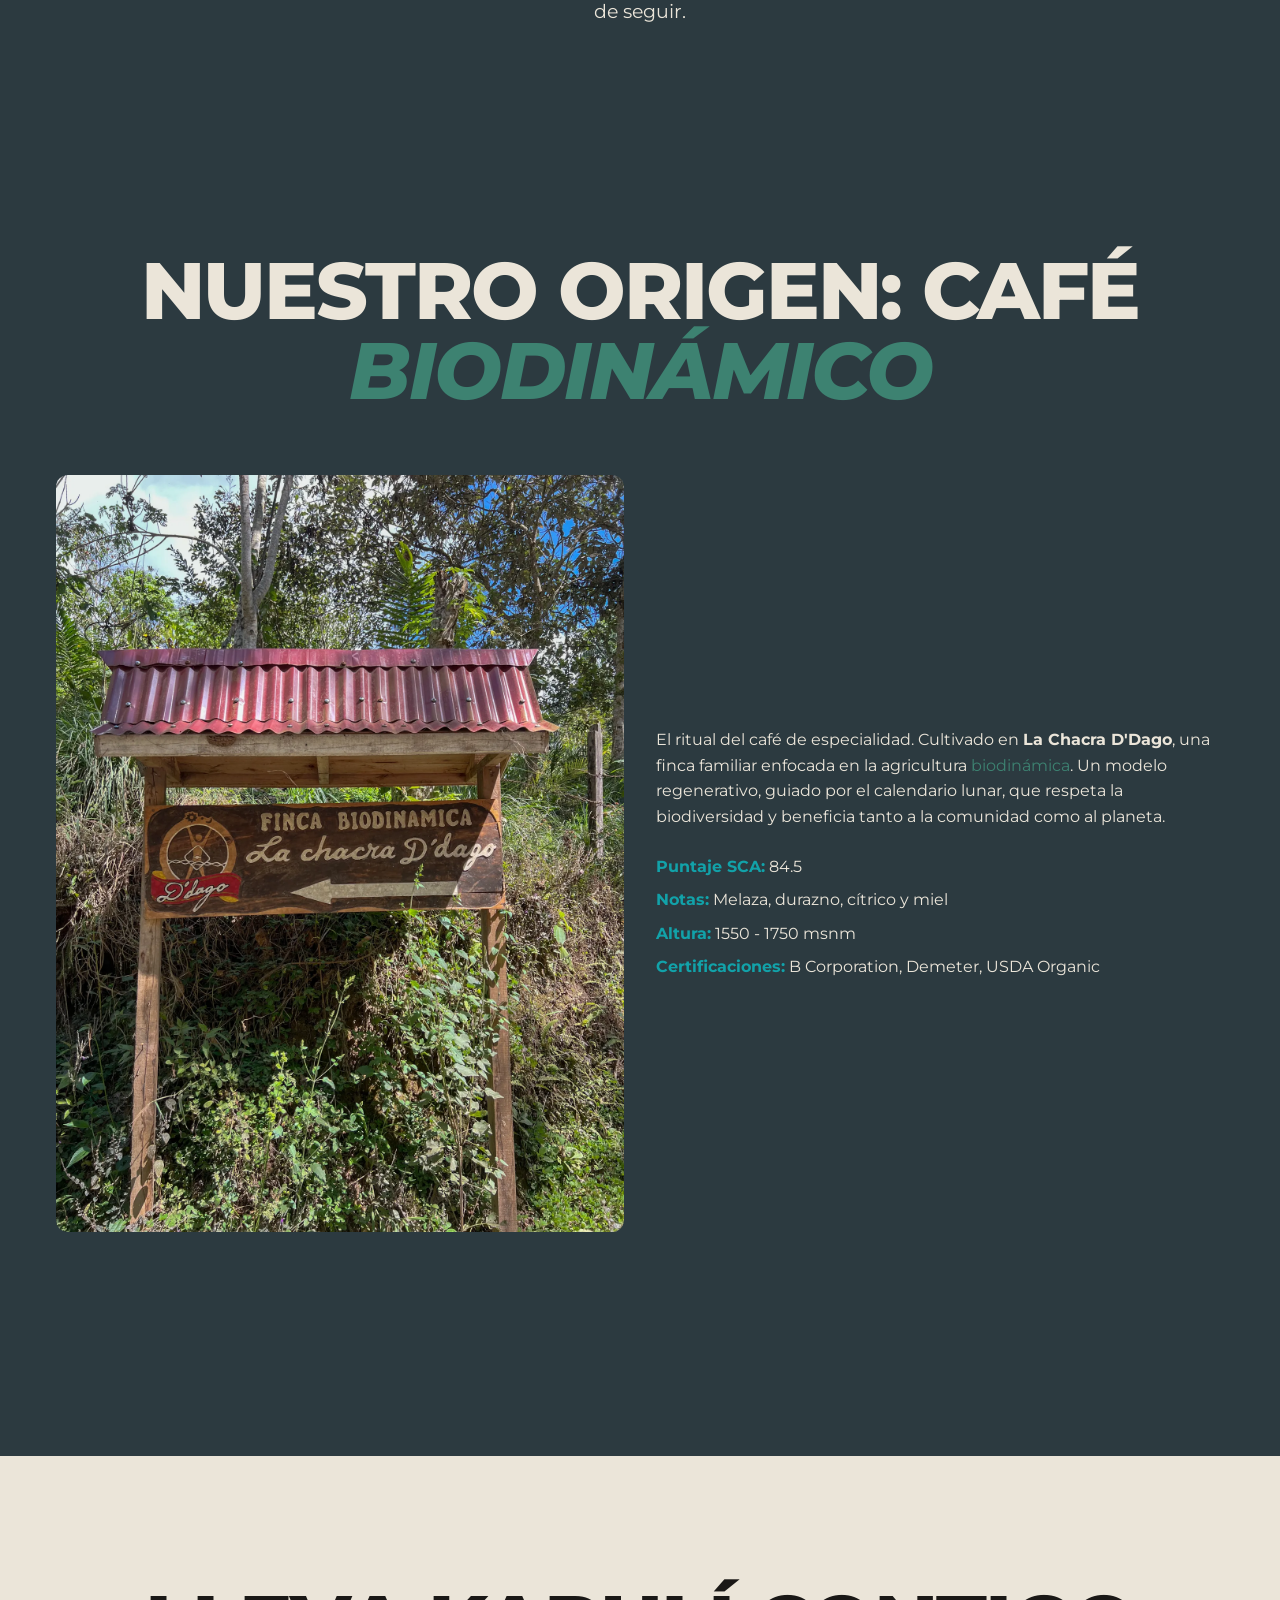
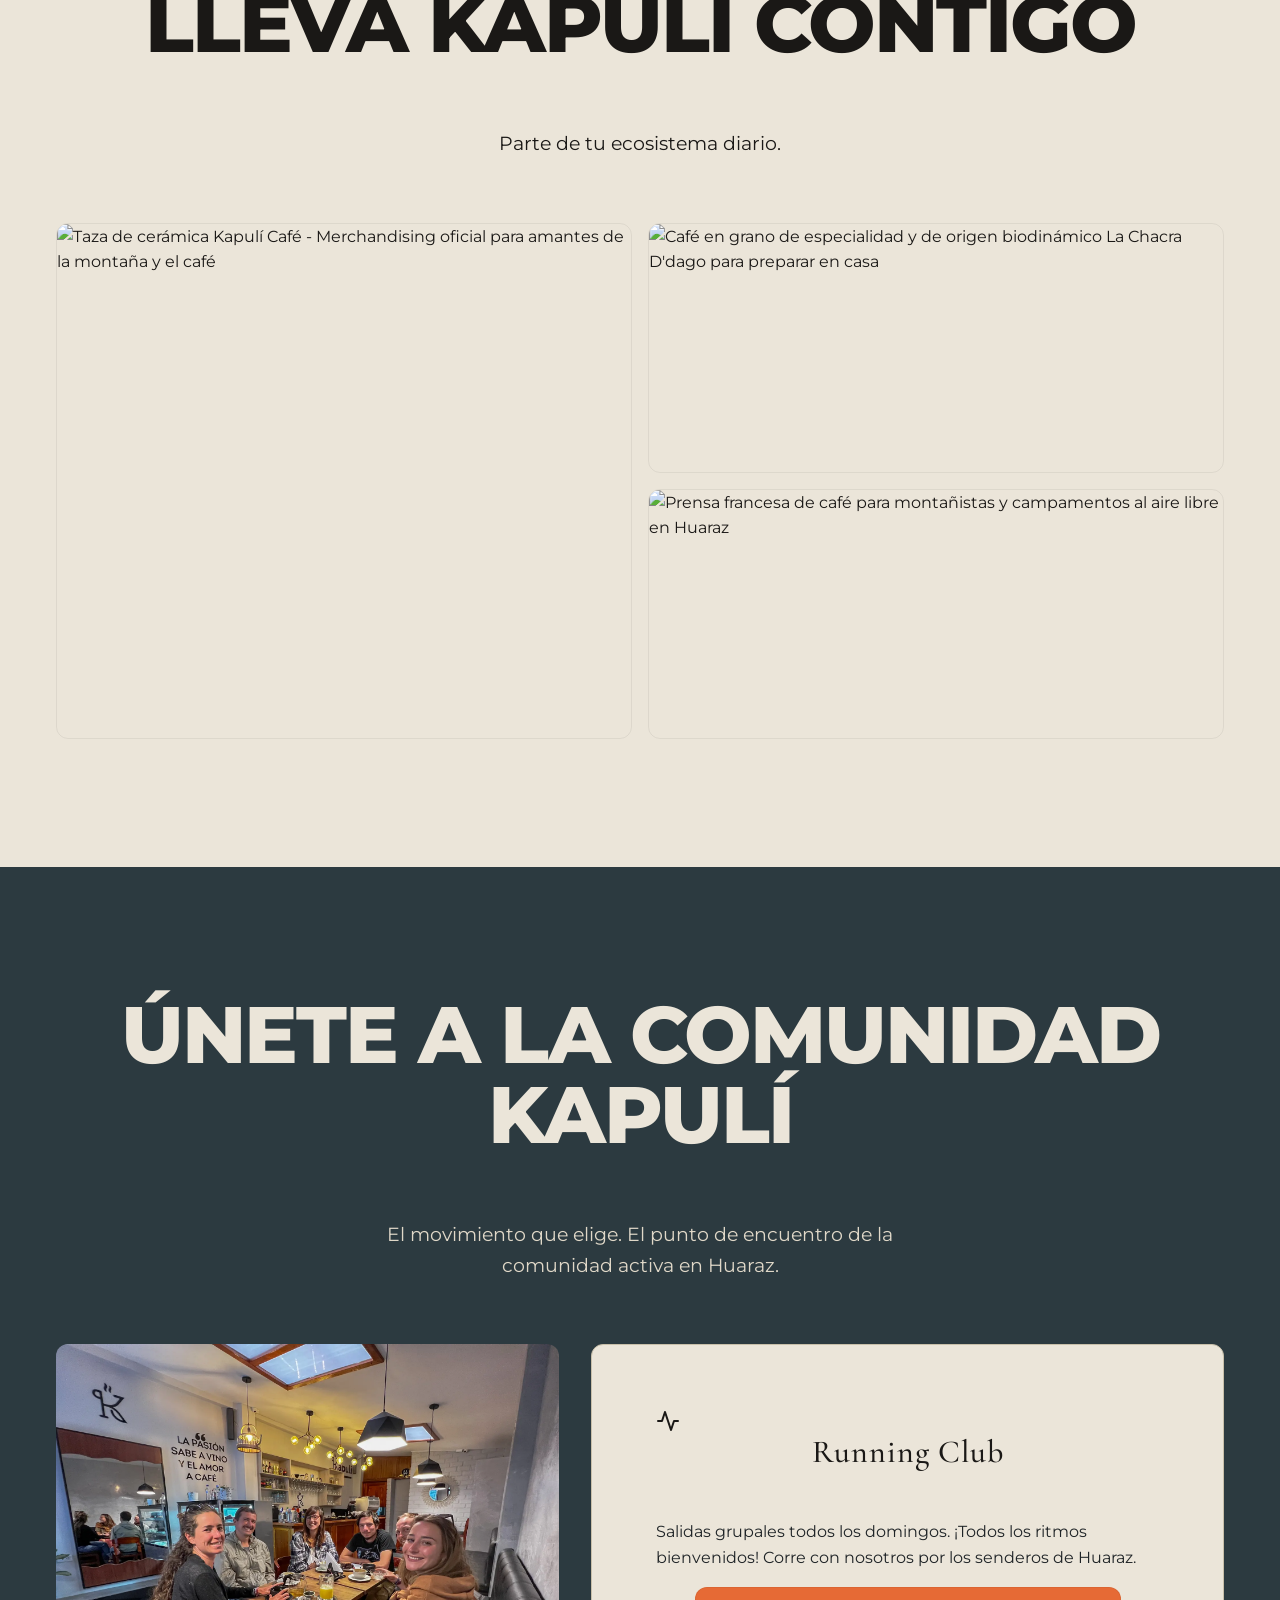
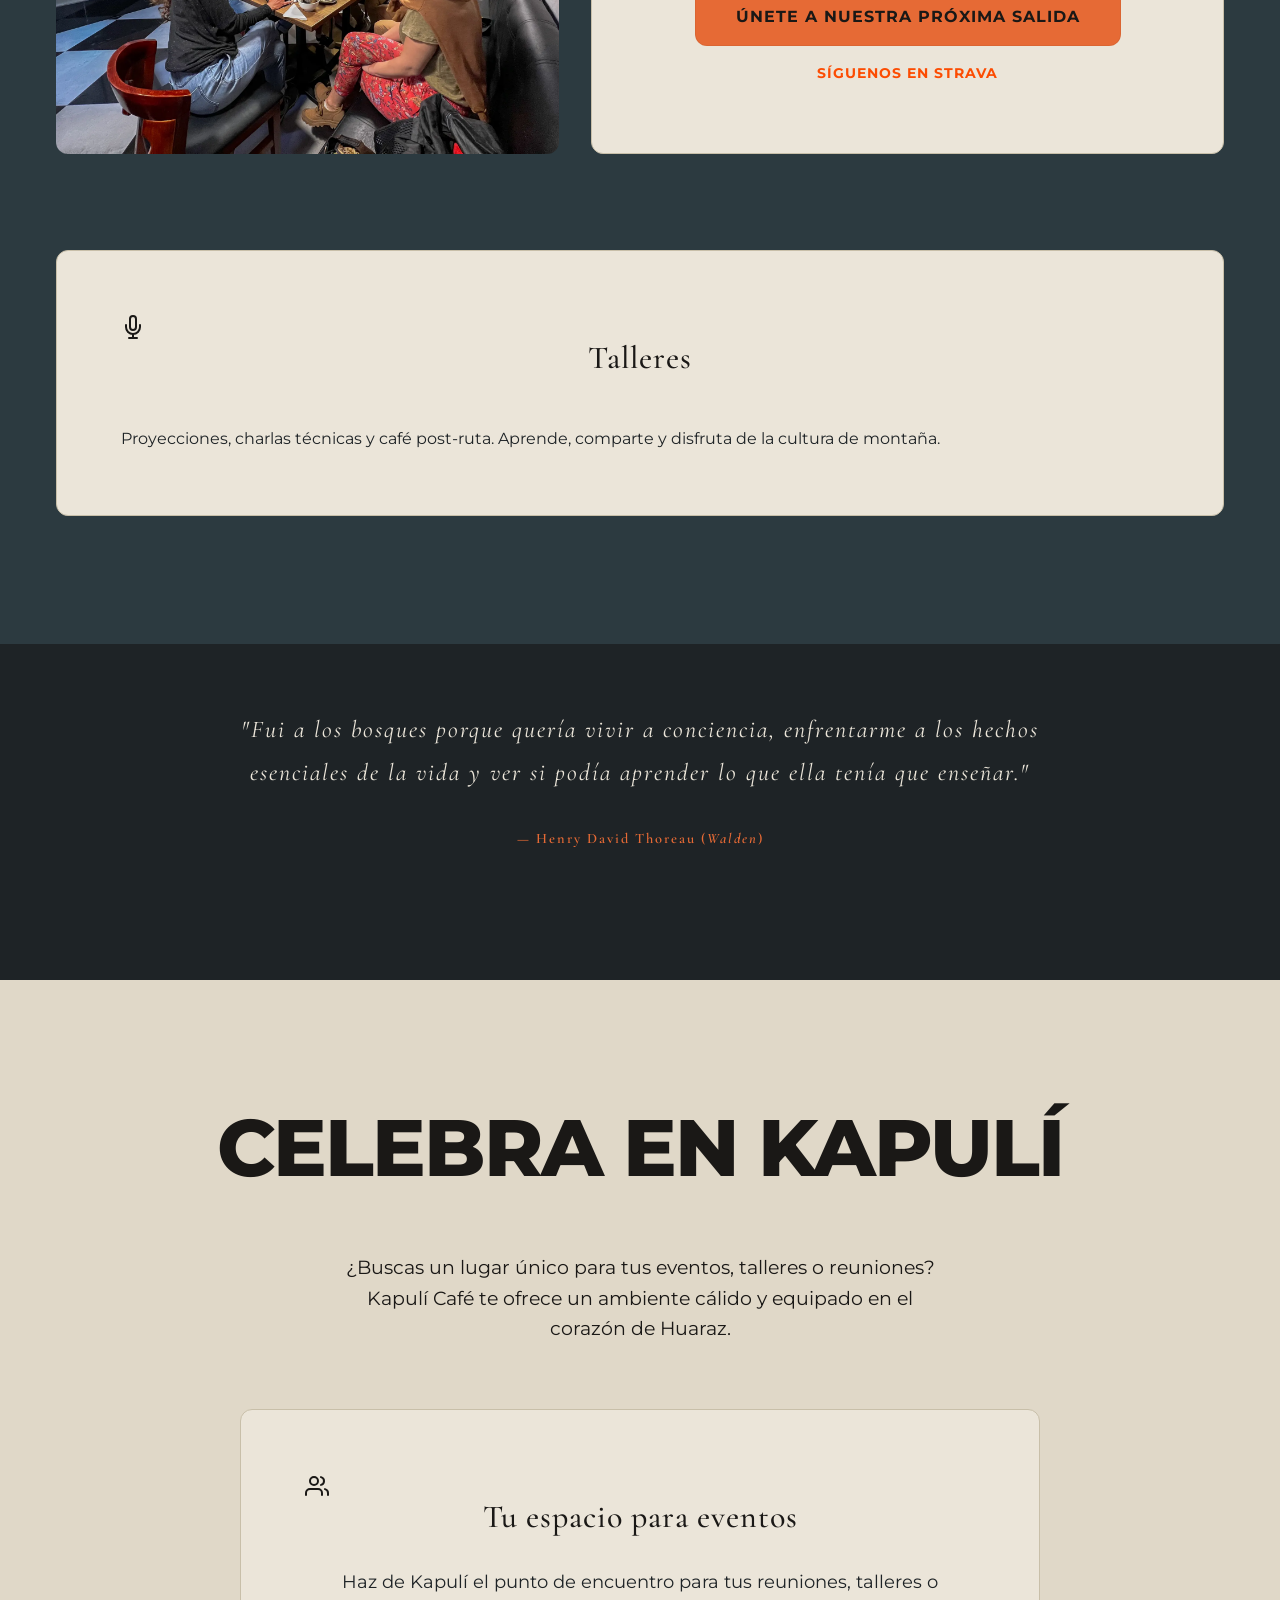
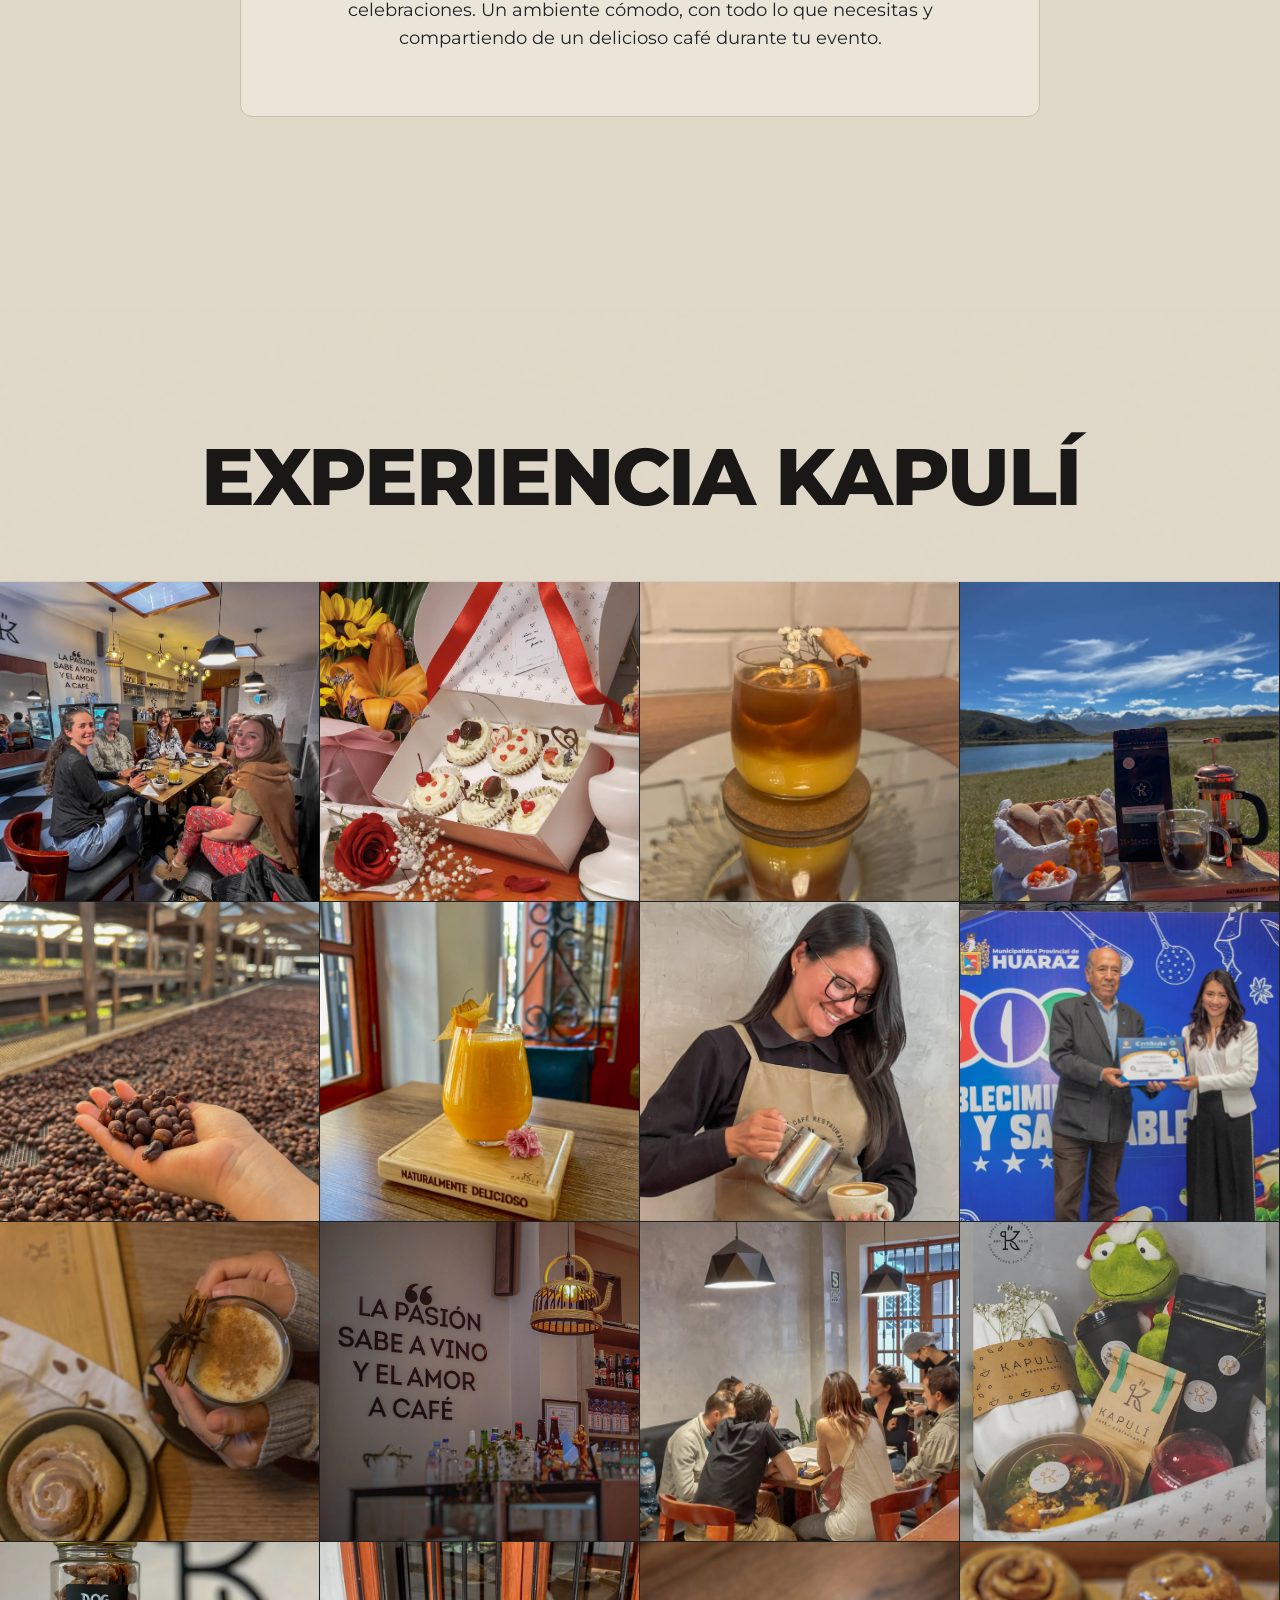
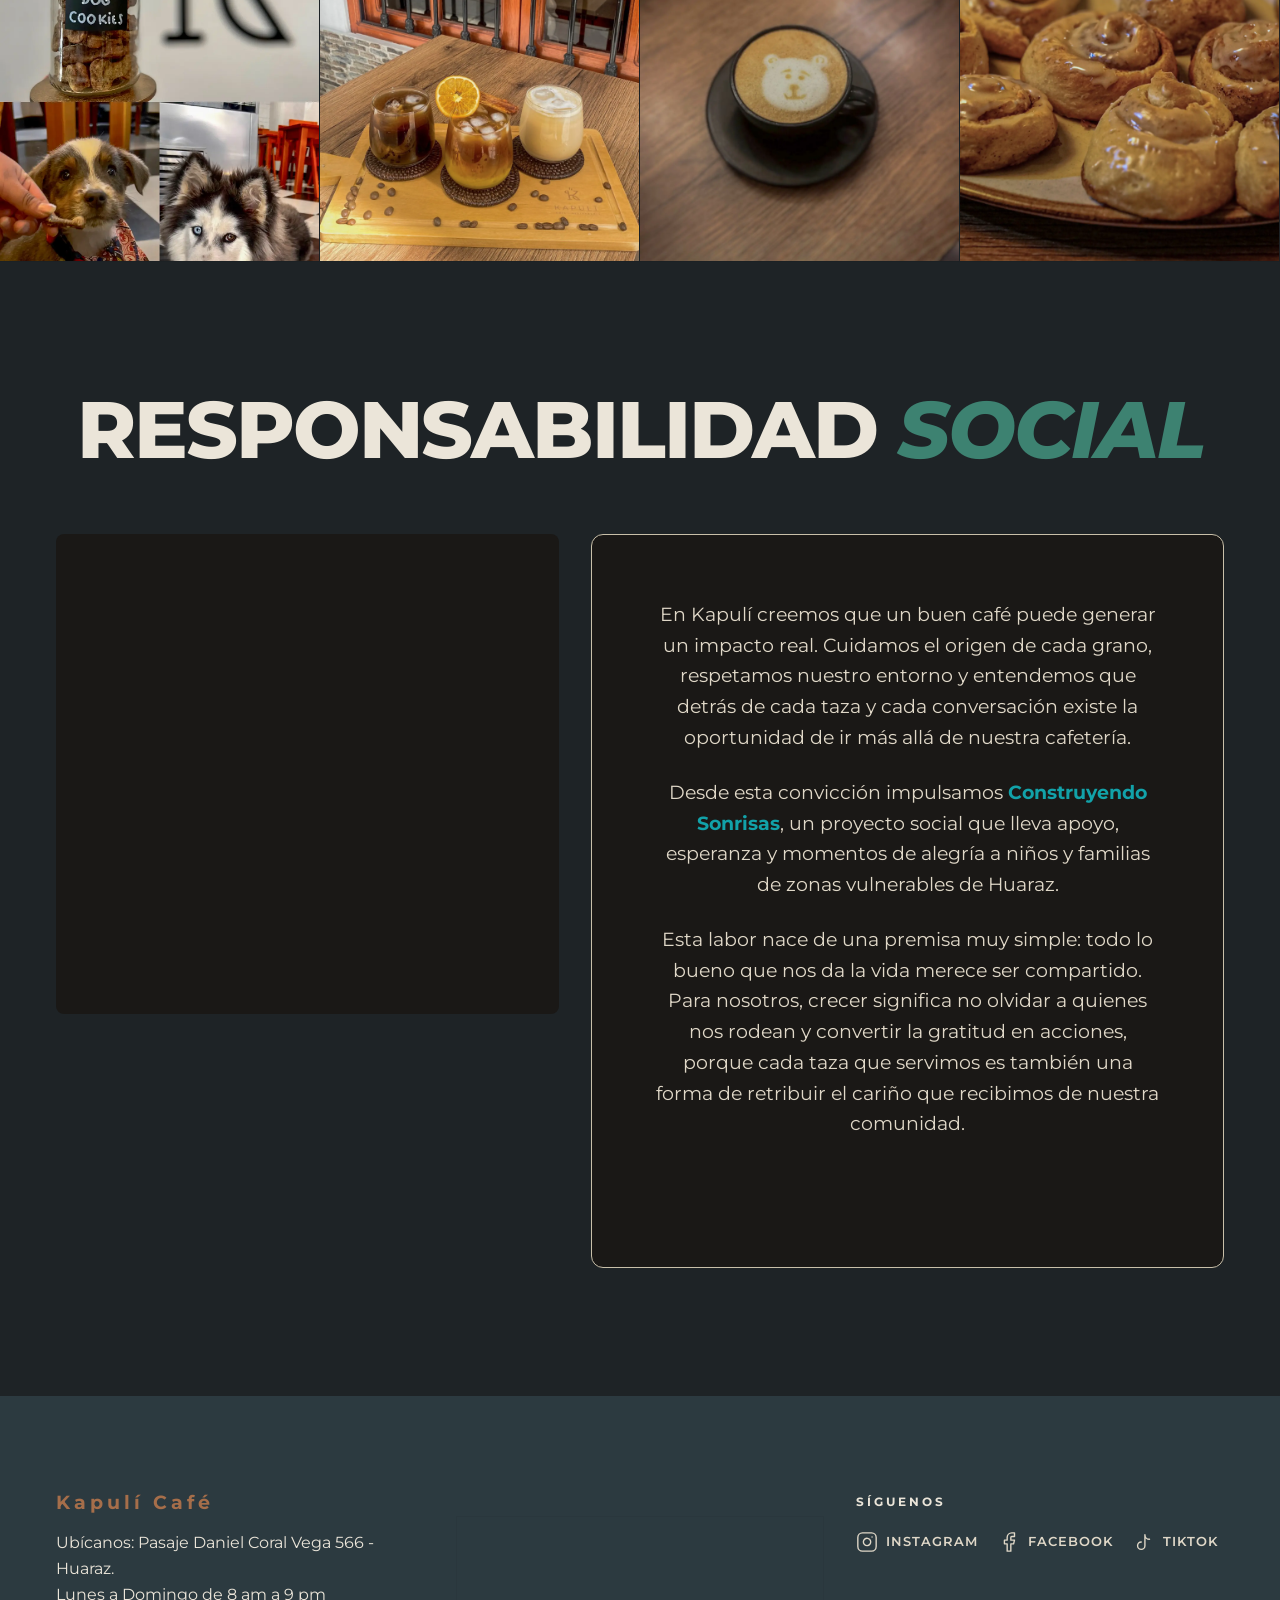
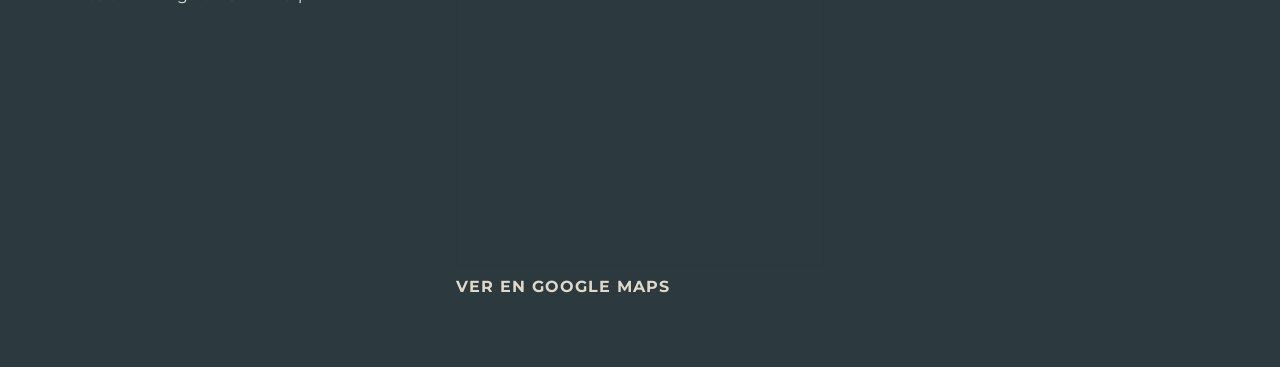
==== commit 352b7d1e: "feat: update WhatsApp default text with emoji" ====
--- a/index.html
+++ b/index.html
@@ -473,7 +473,7 @@
     </footer>
 
     <!-- Chatbot / Botón Flotante -->
-    <a href="https://wa.me/51987256301?text=Hola%20Kapulí%20café,%20quisiera%20información%20sobre" target="_blank" rel="noopener noreferrer"
+    <a href="https://wa.me/51987256301?text=Hola%20Kapulí%20Café%20☕️%20Quisiera%20información%20sobre%20…" target="_blank" rel="noopener noreferrer"
         class="floating-chat" id="floating-chat" aria-label="Contactar por WhatsApp Business">
         <svg width="24" height="24" viewBox="0 0 24 24" fill="currentColor" xmlns="http://www.w3.org/2000/svg">
             <path
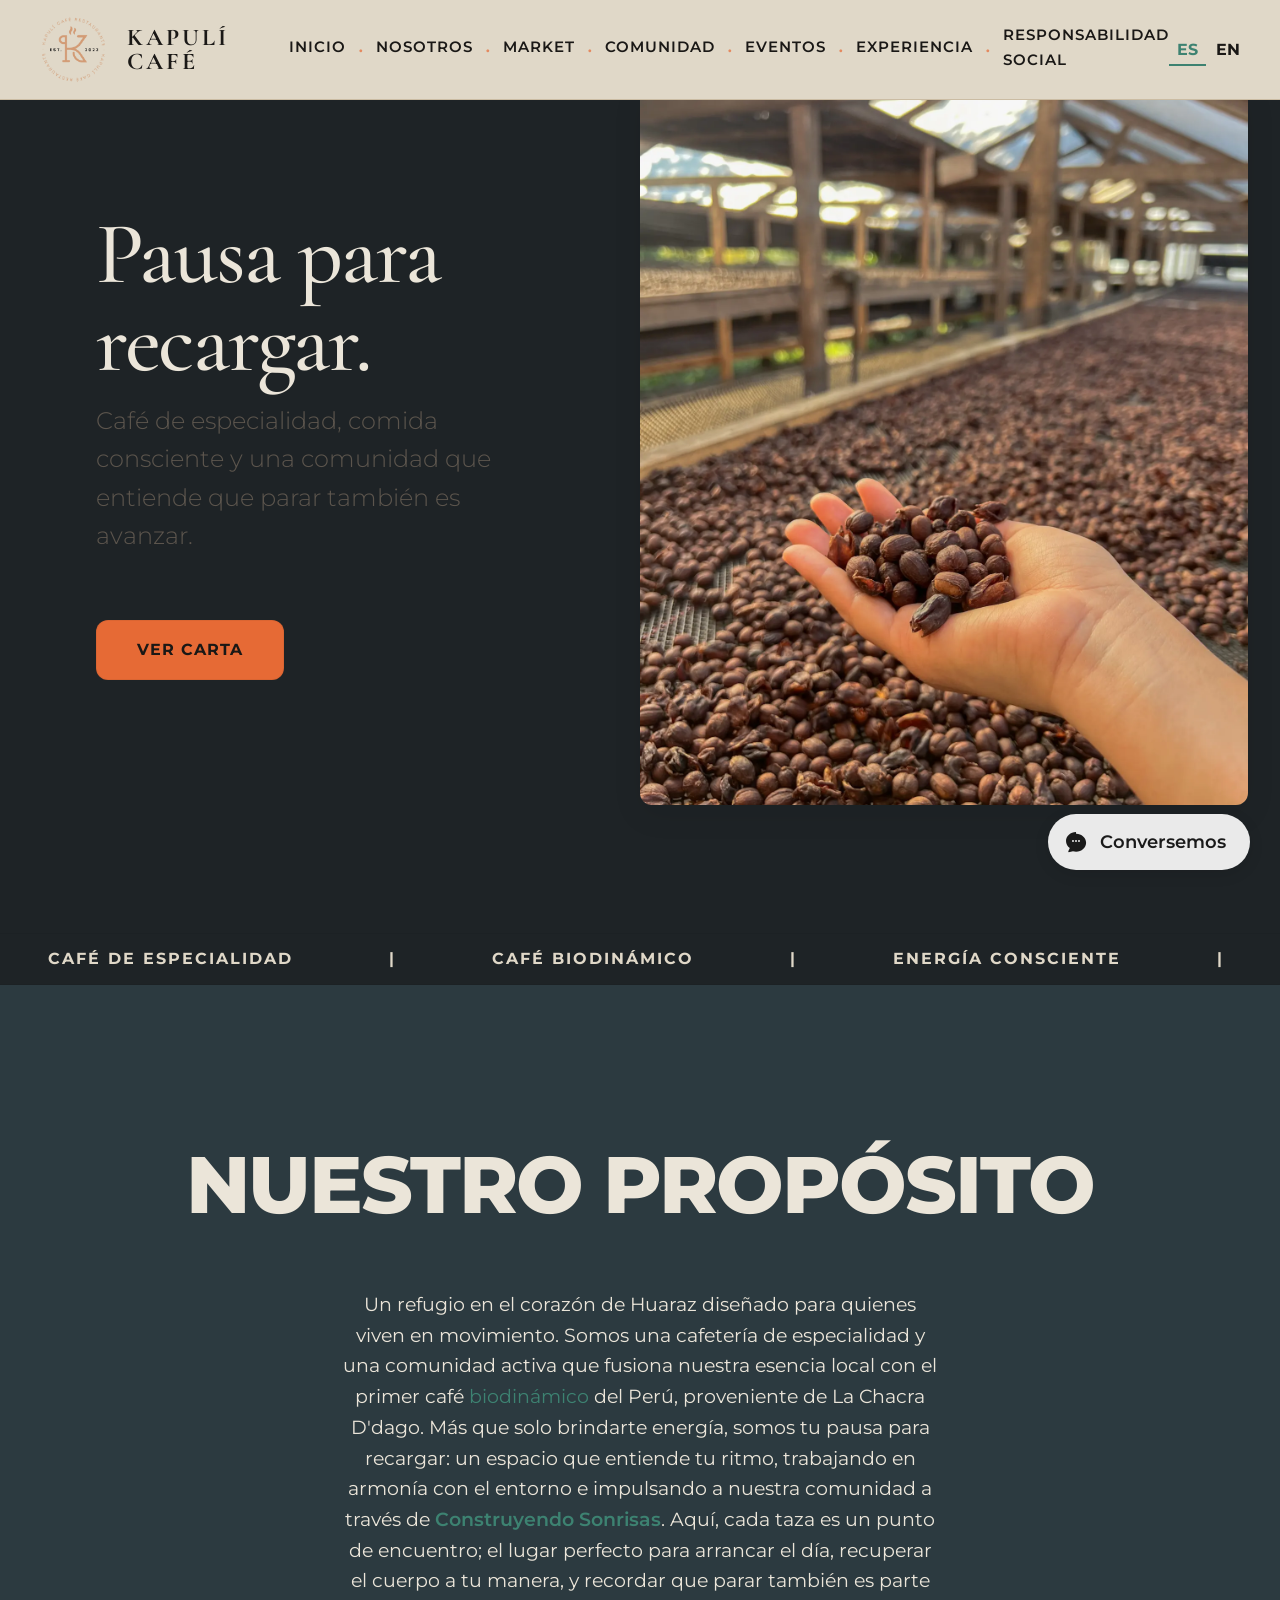
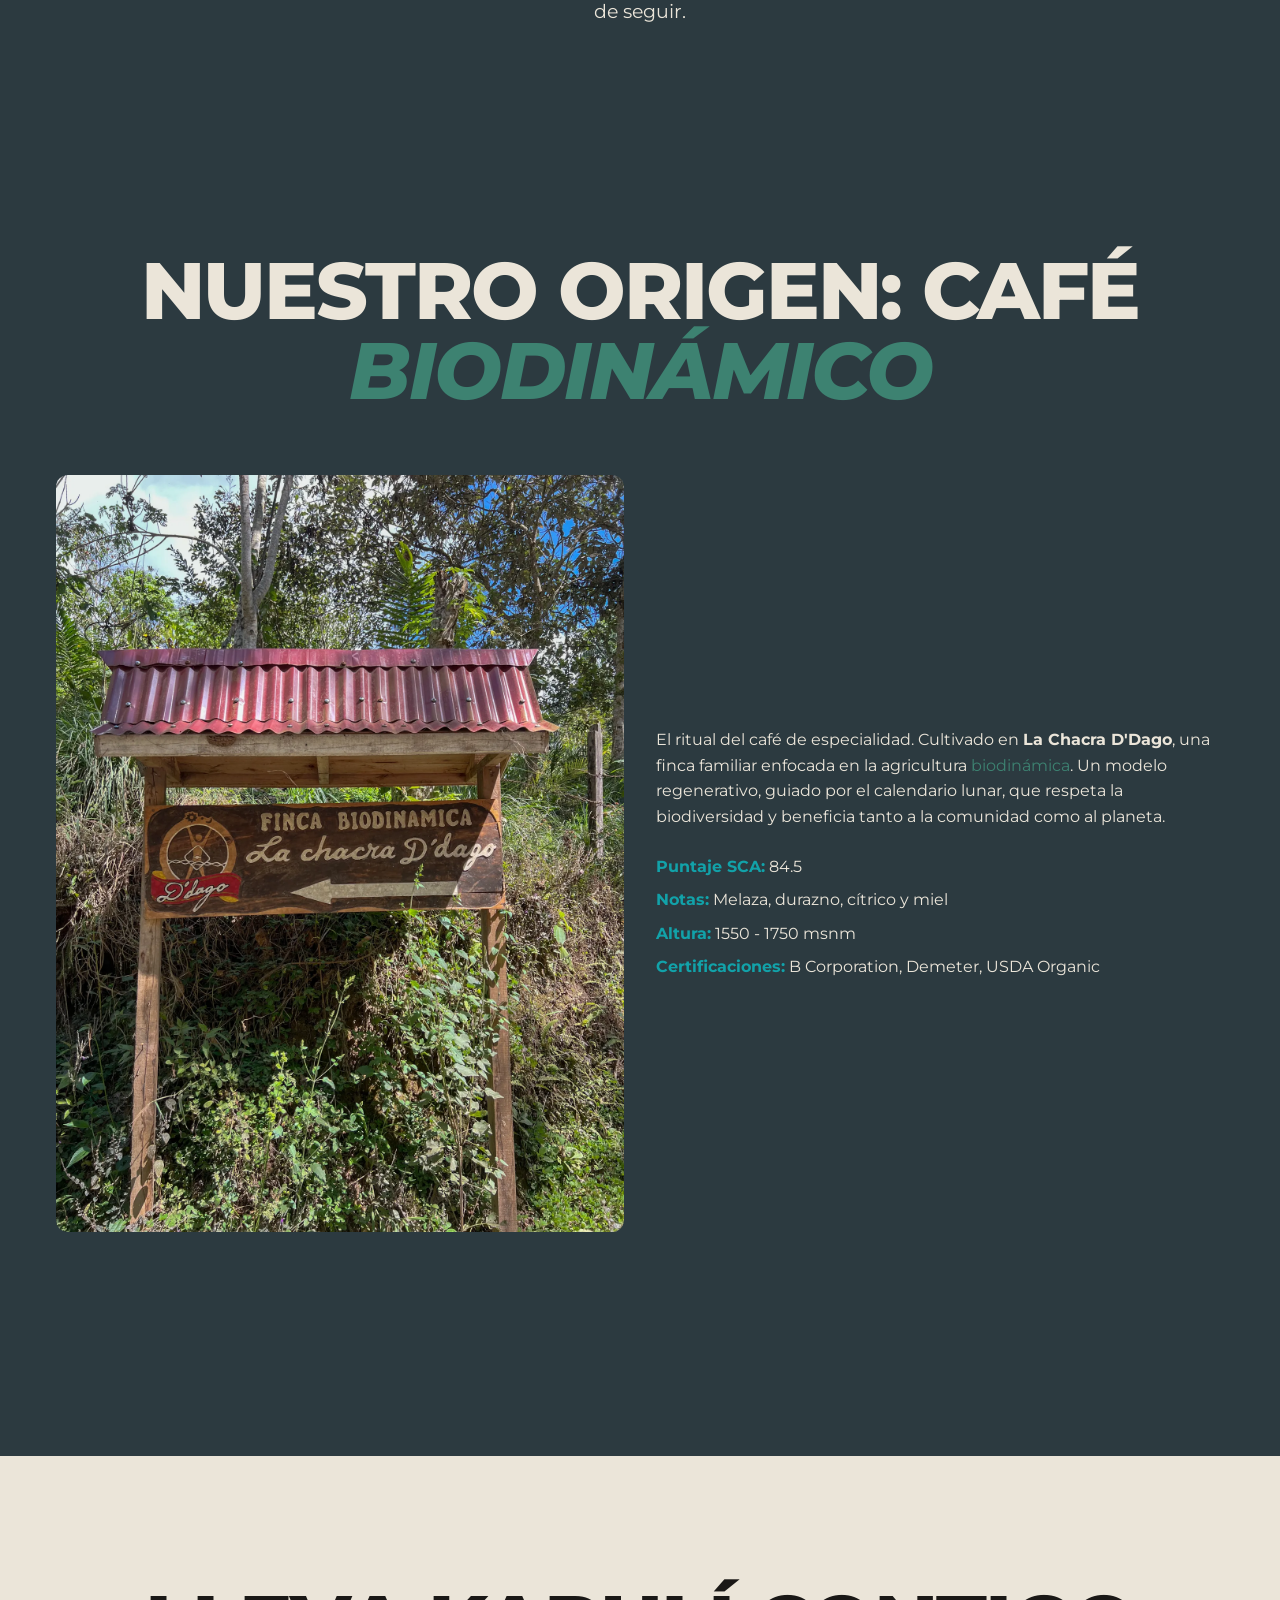
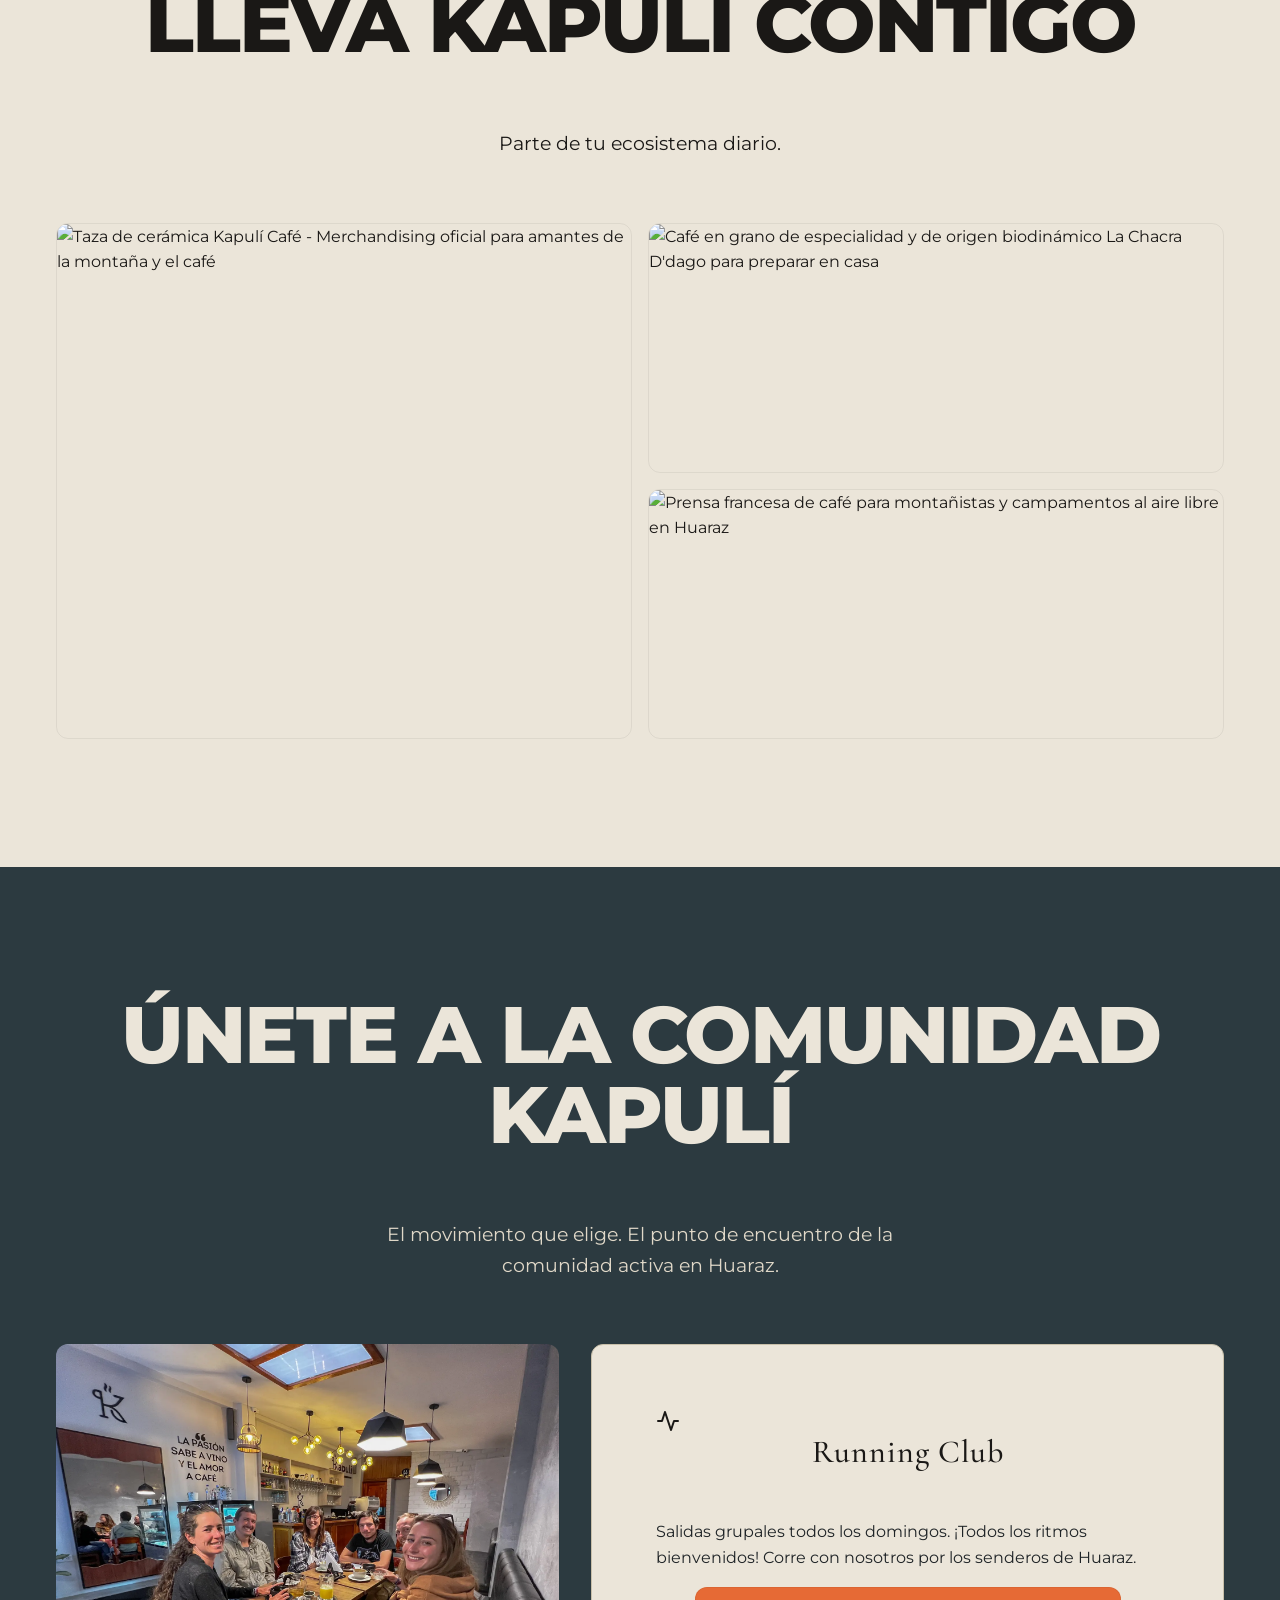
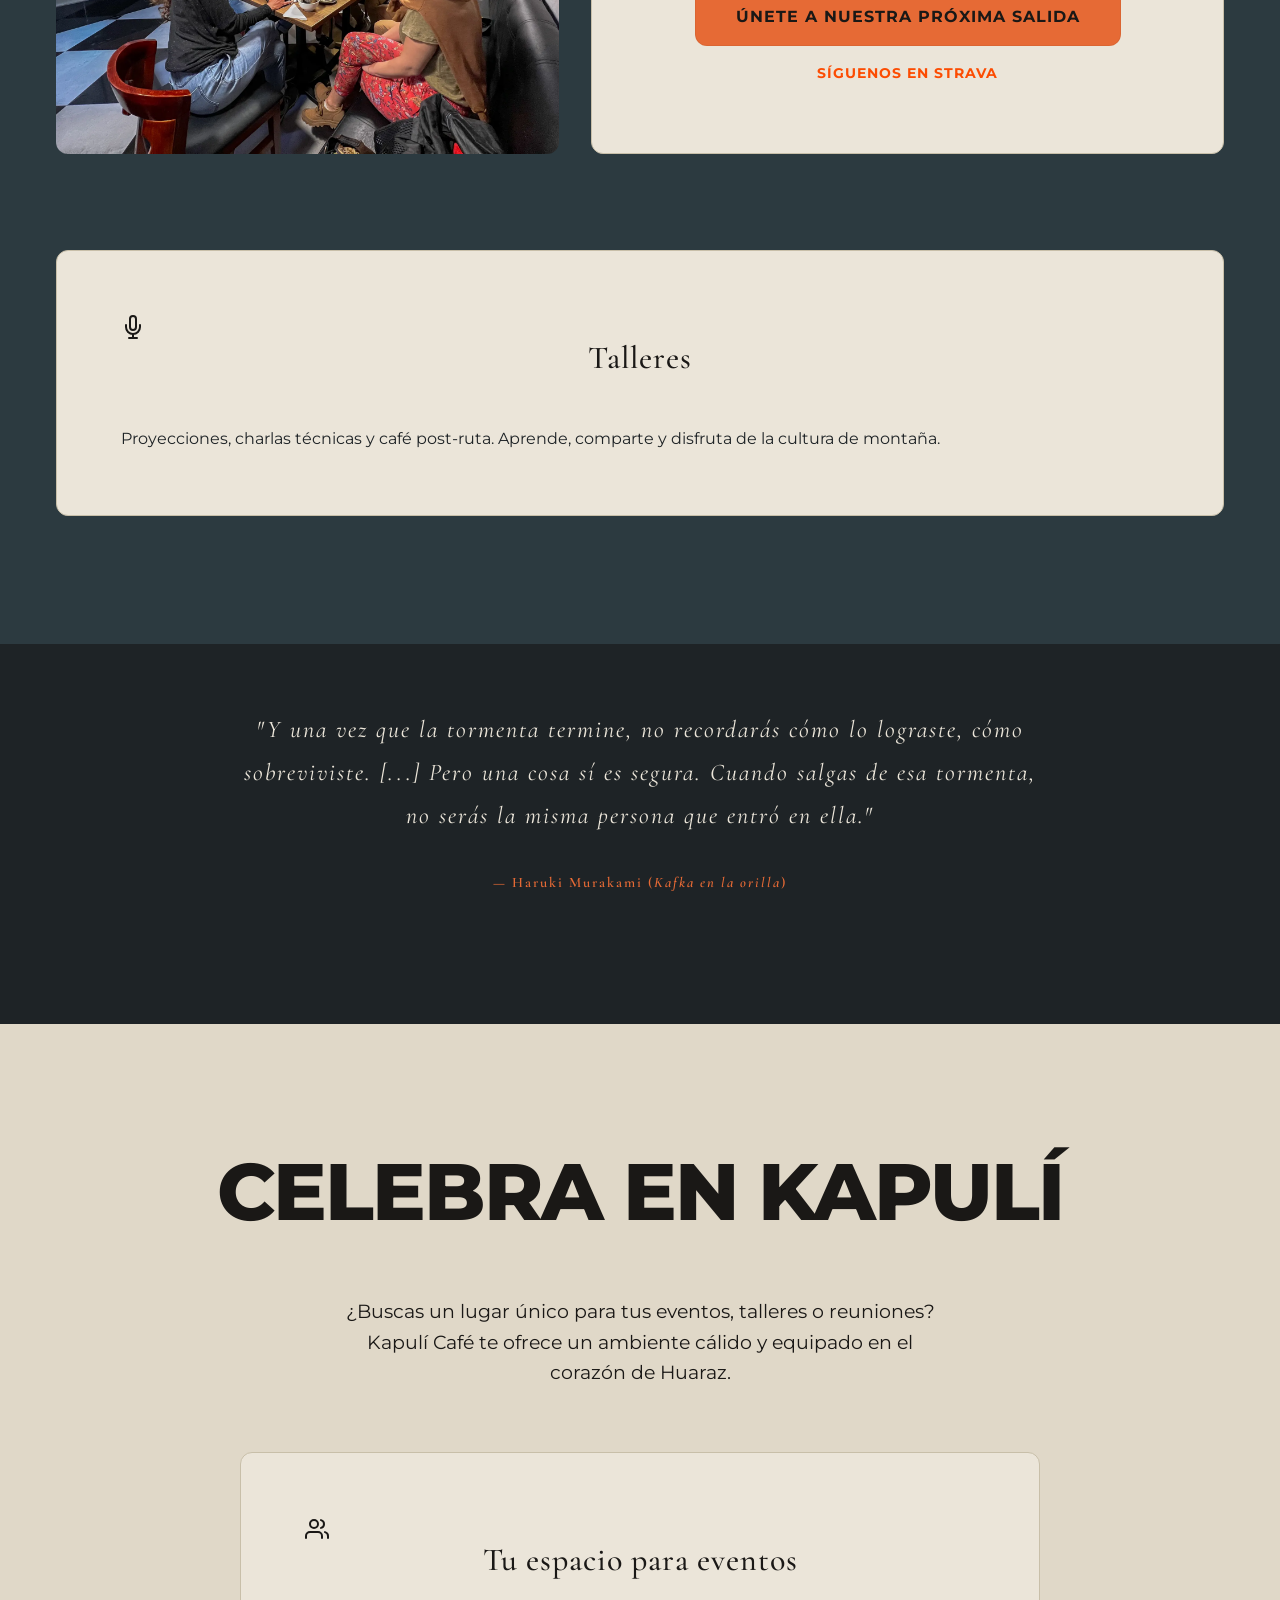
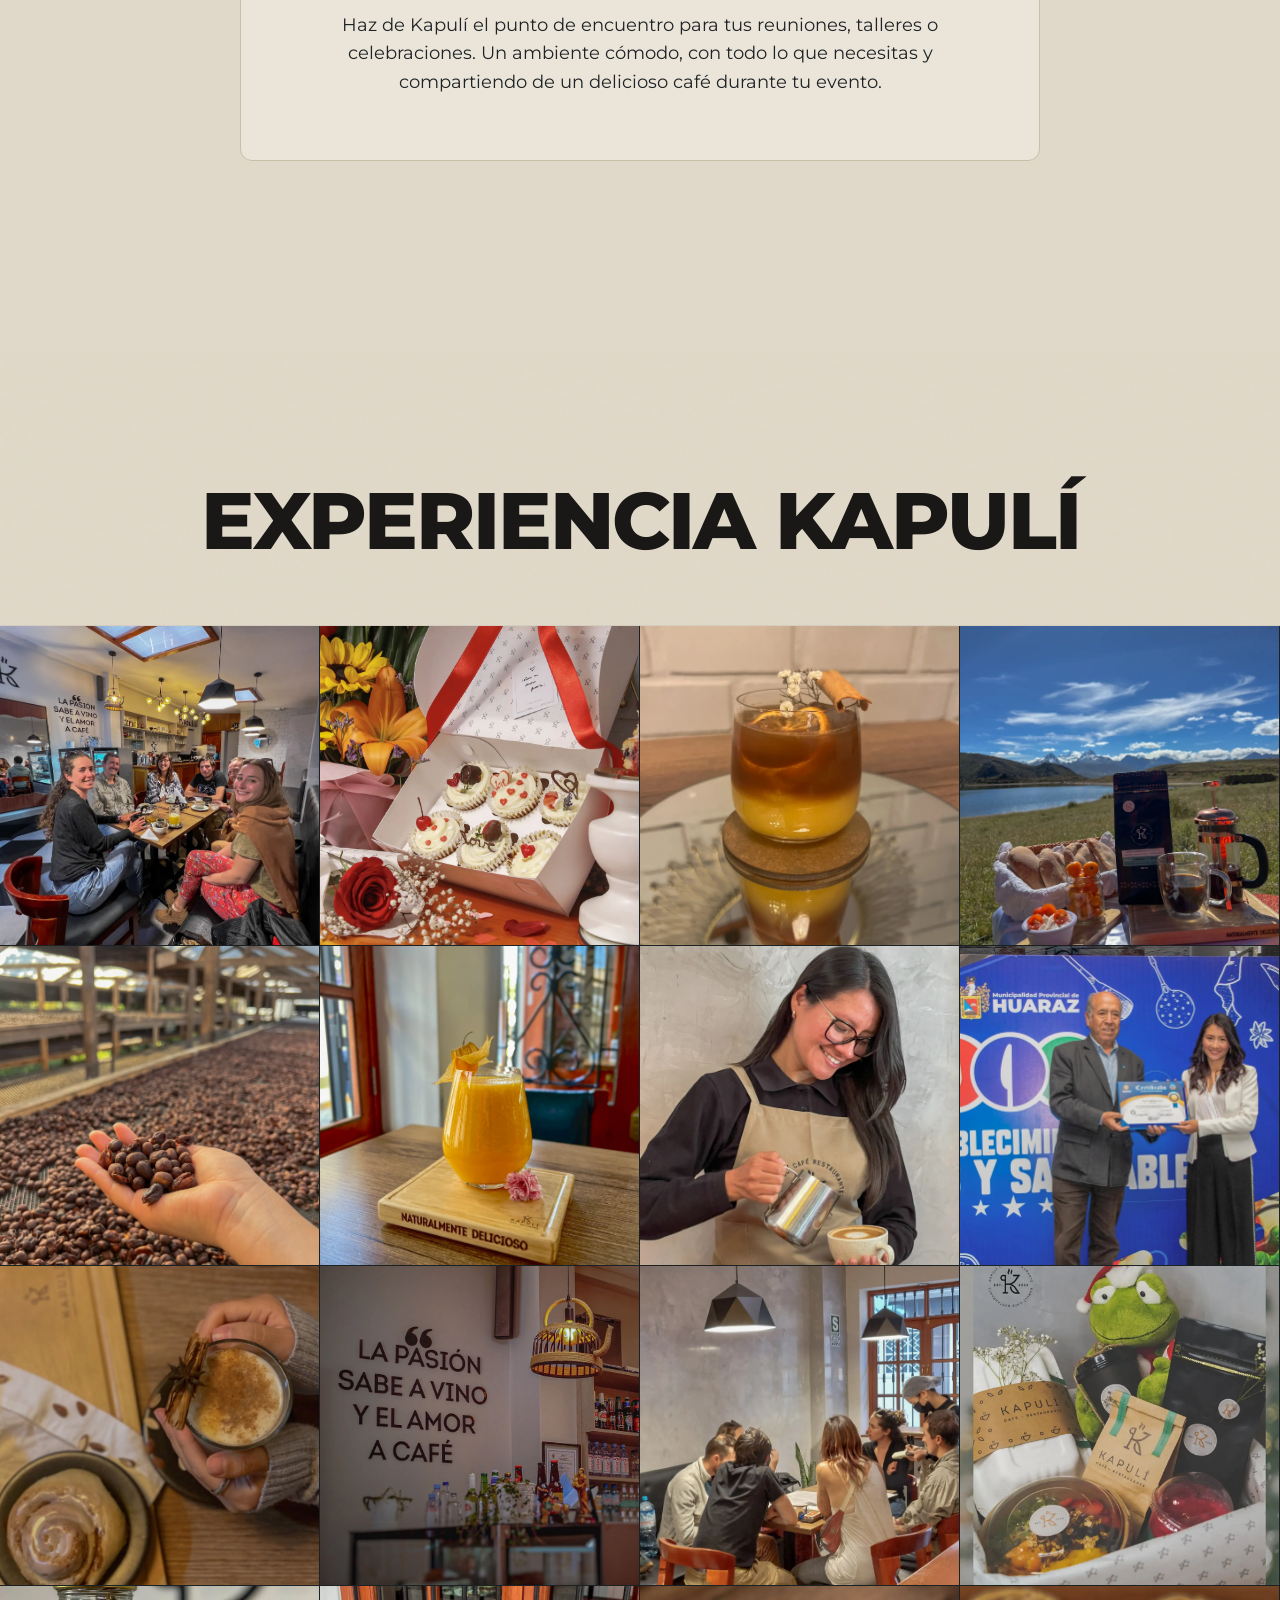
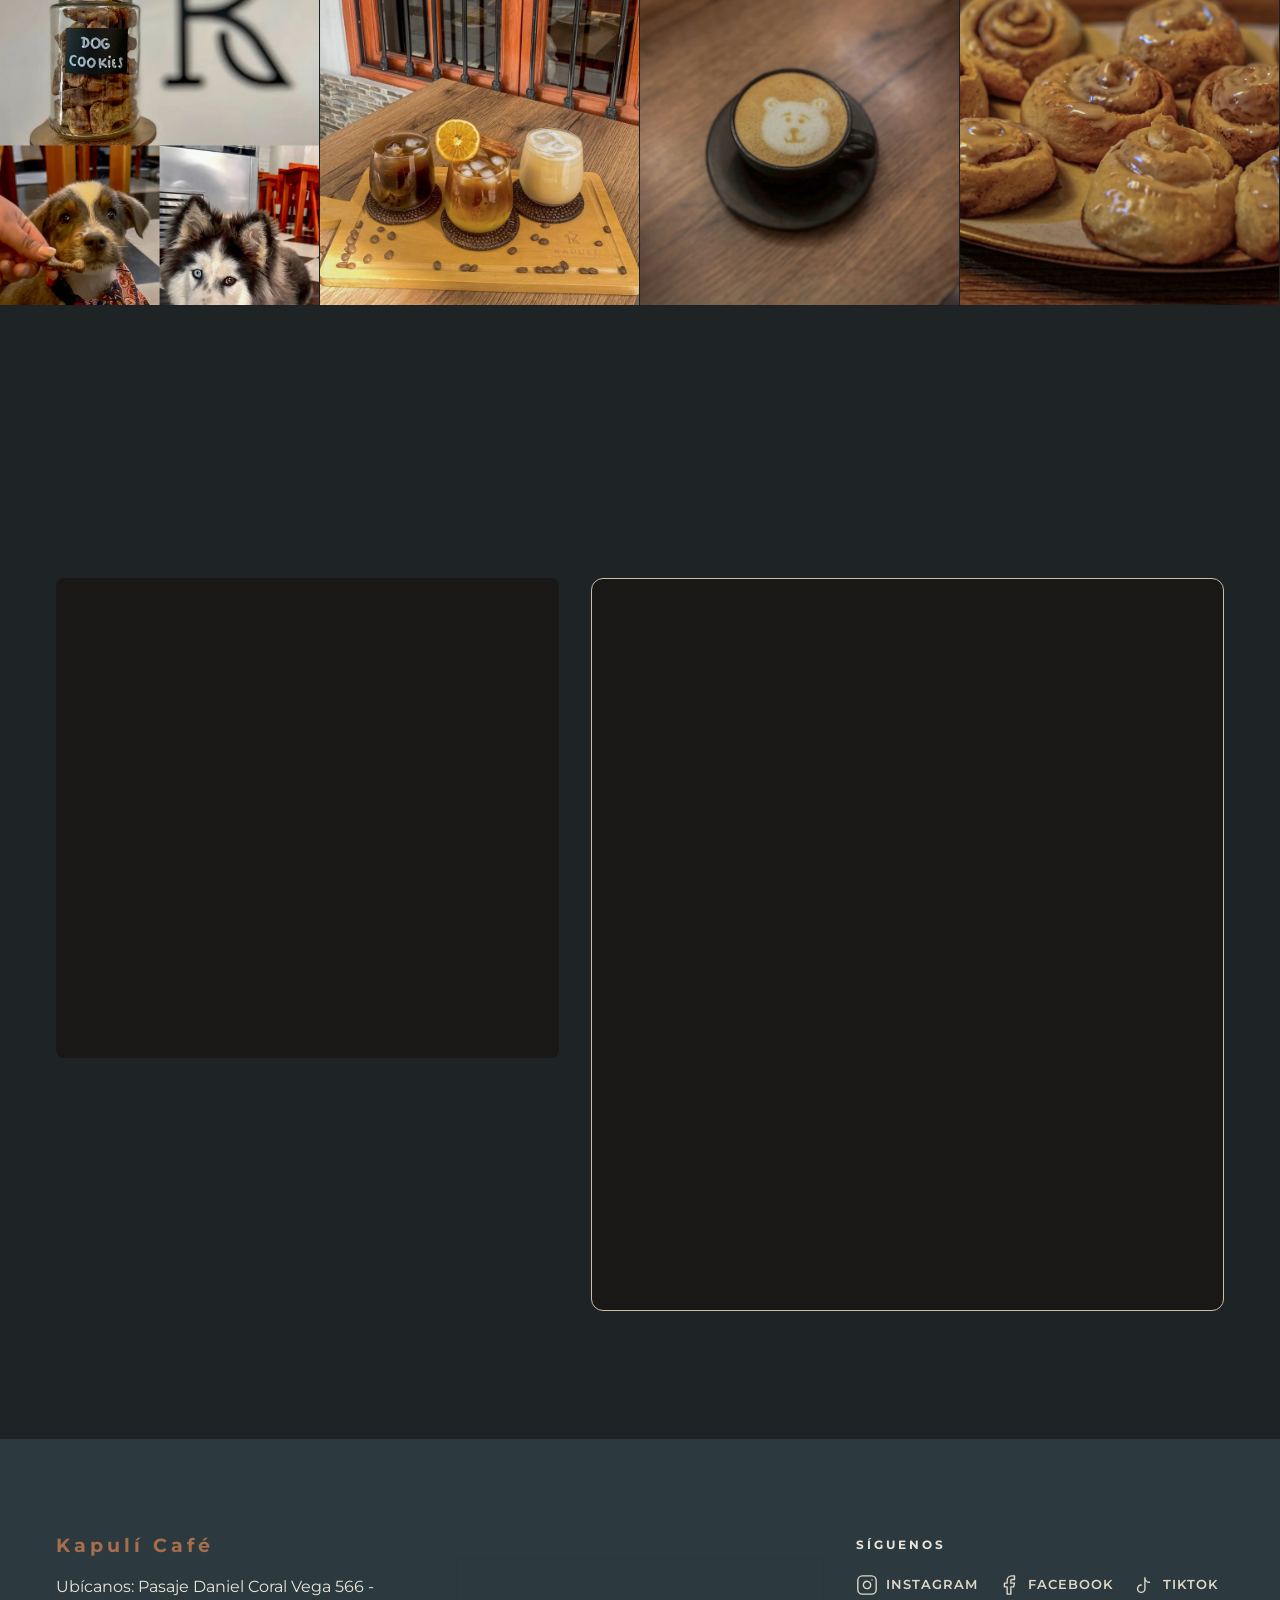
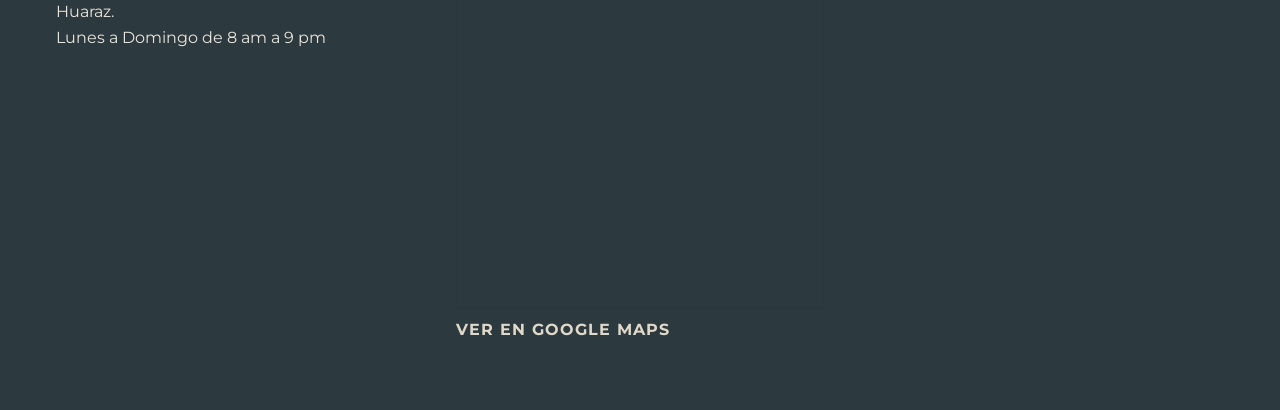
==== commit dddb6ca4: "fix: url encode WhatsApp message for emoji support" ====
--- a/index.html
+++ b/index.html
@@ -473,7 +473,7 @@
     </footer>
 
     <!-- Chatbot / Botón Flotante -->
-    <a href="https://wa.me/51987256301?text=Hola%20Kapulí%20Café%20☕️%20Quisiera%20información%20sobre%20…" target="_blank" rel="noopener noreferrer"
+    <a href="https://wa.me/51987256301?text=Hola%20Kapul%C3%AD%20Caf%C3%A9%20%E2%98%95%EF%B8%8F%20Quisiera%20informaci%C3%B3n%20sobre%20%E2%80%A6" target="_blank" rel="noopener noreferrer"
         class="floating-chat" id="floating-chat" aria-label="Contactar por WhatsApp Business">
         <svg width="24" height="24" viewBox="0 0 24 24" fill="currentColor" xmlns="http://www.w3.org/2000/svg">
             <path
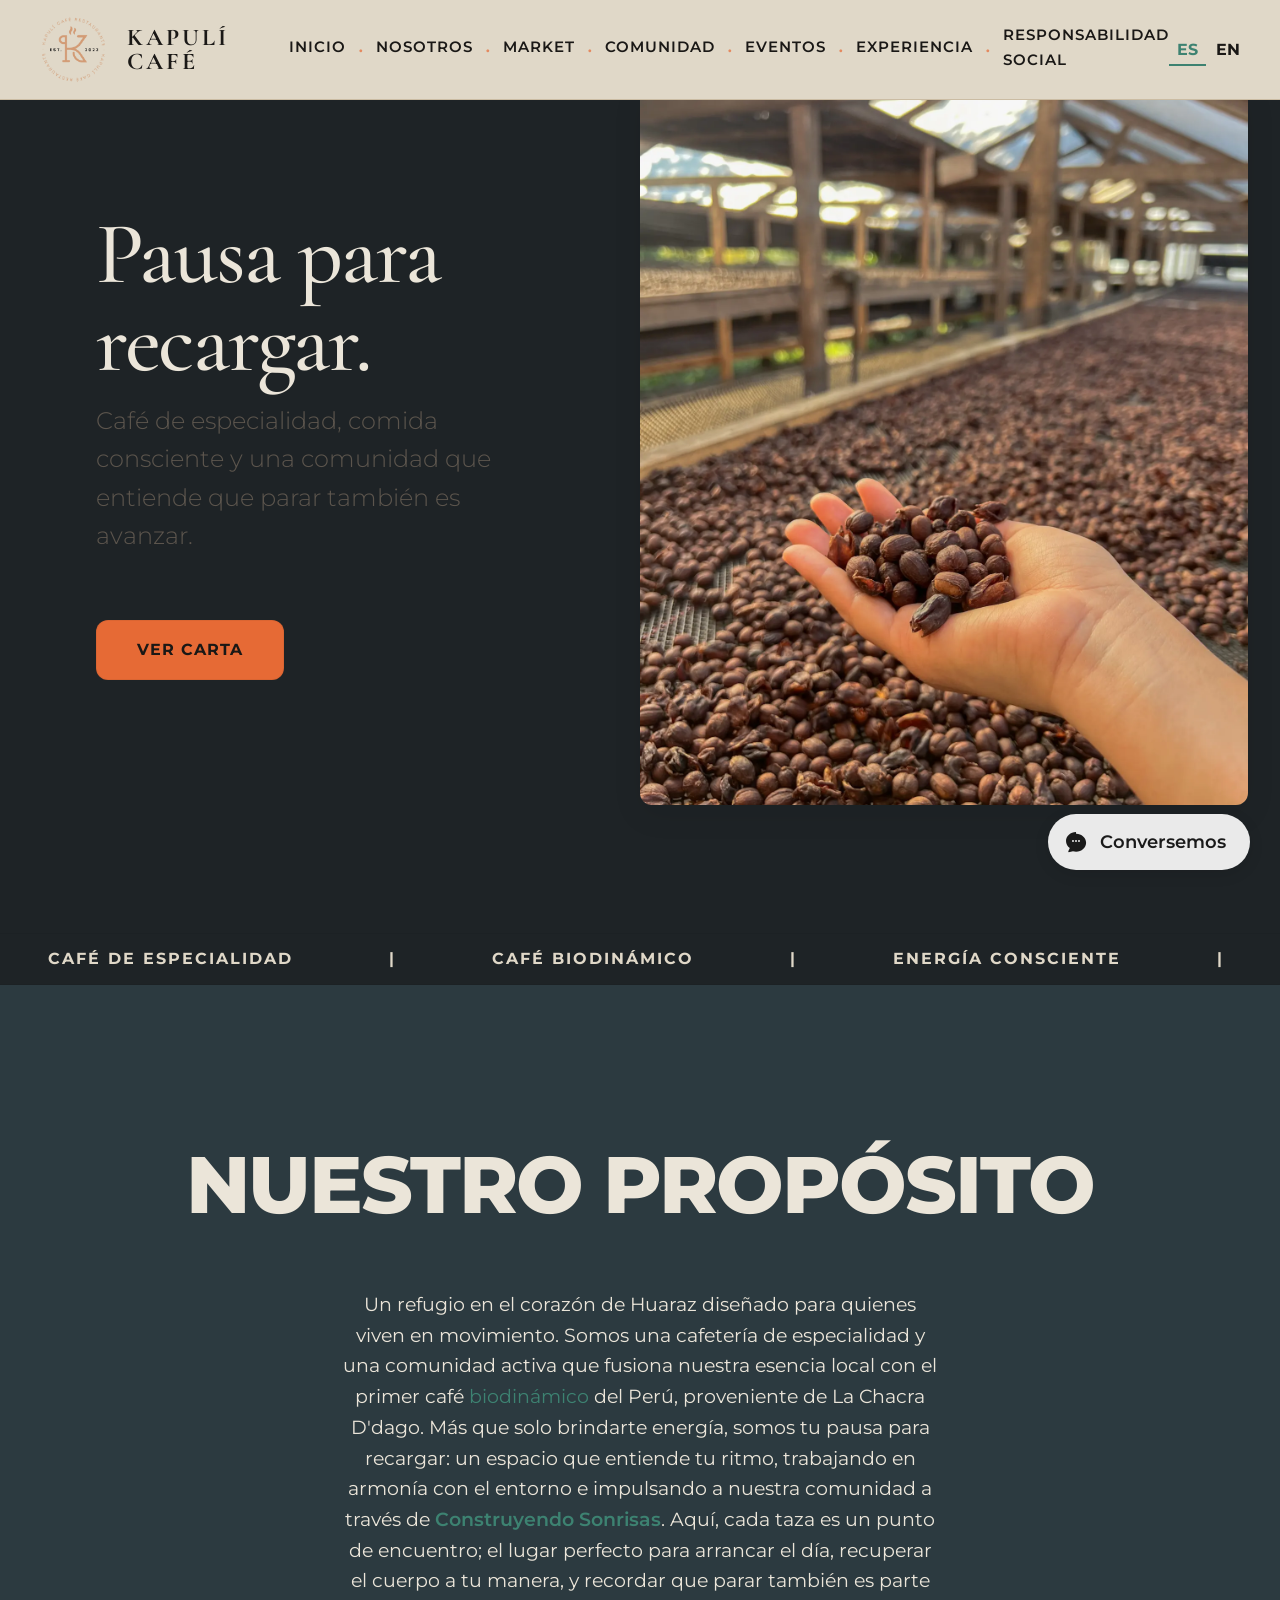
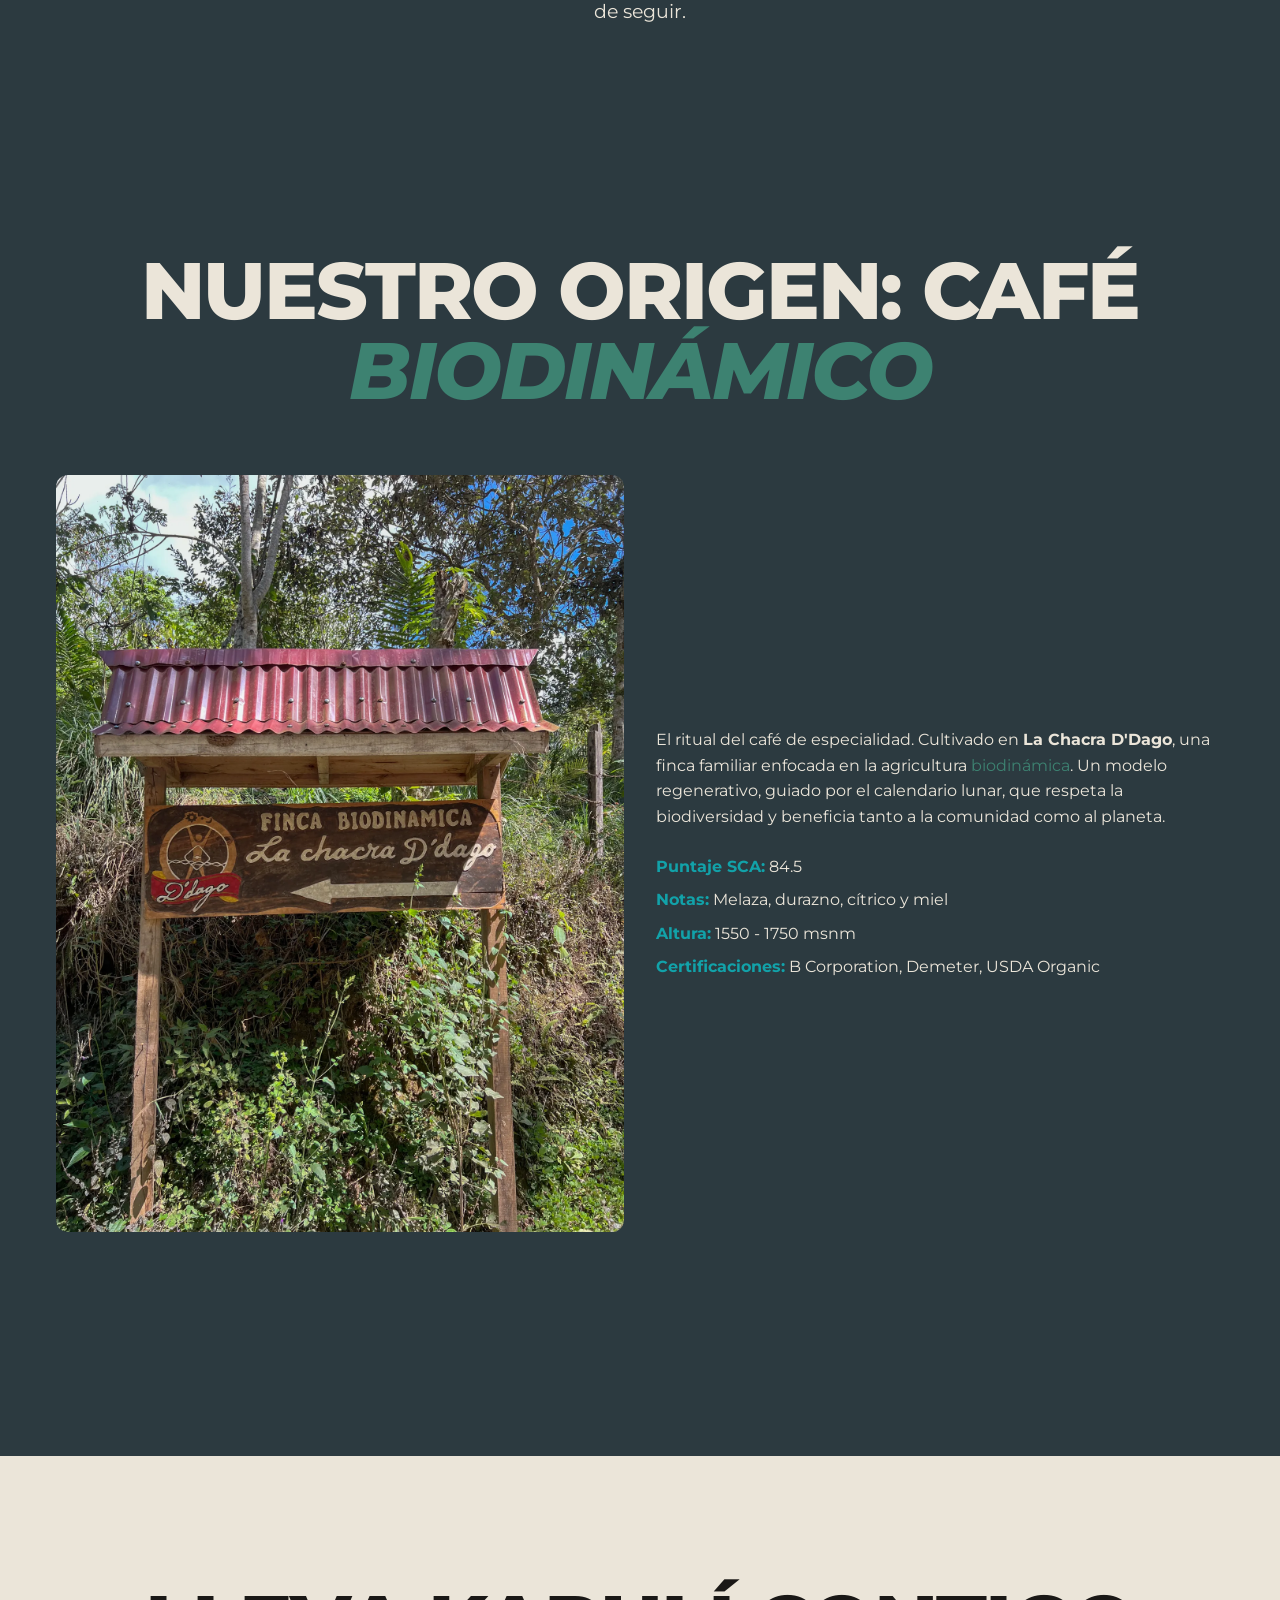
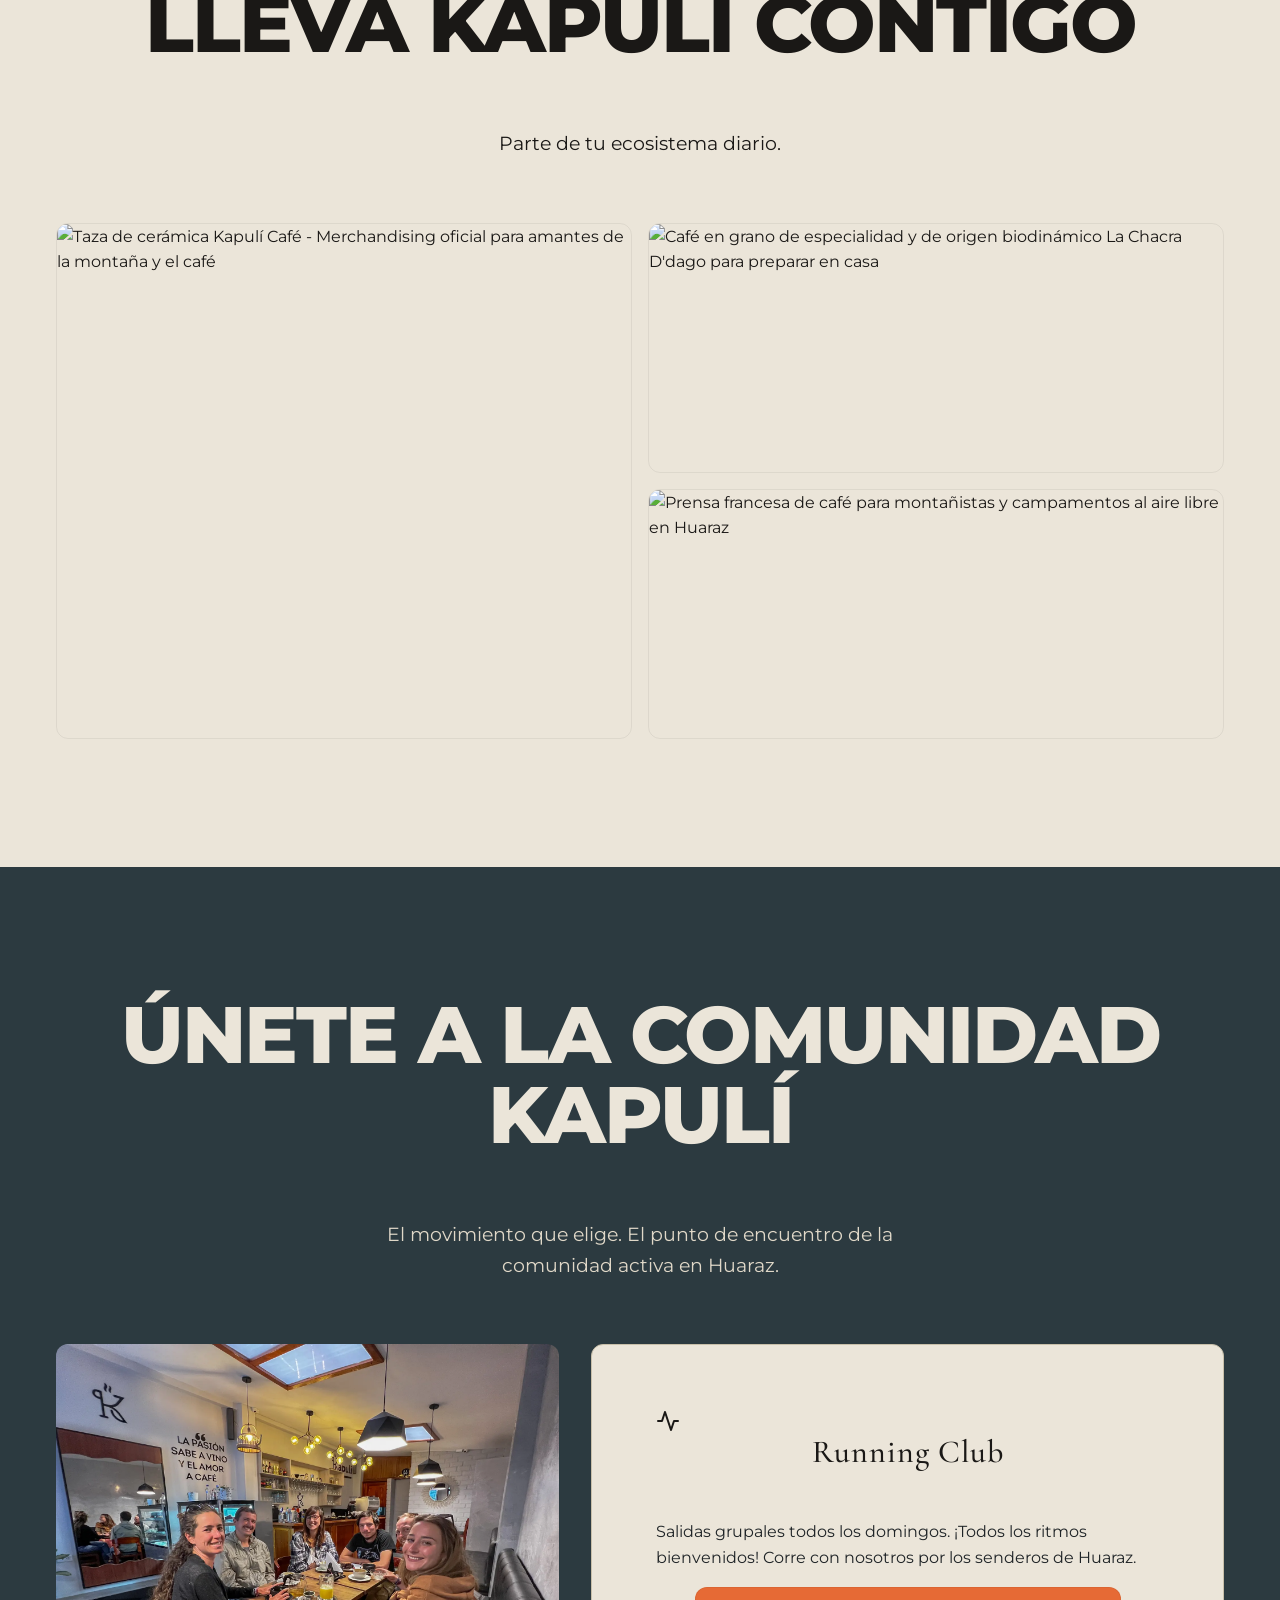
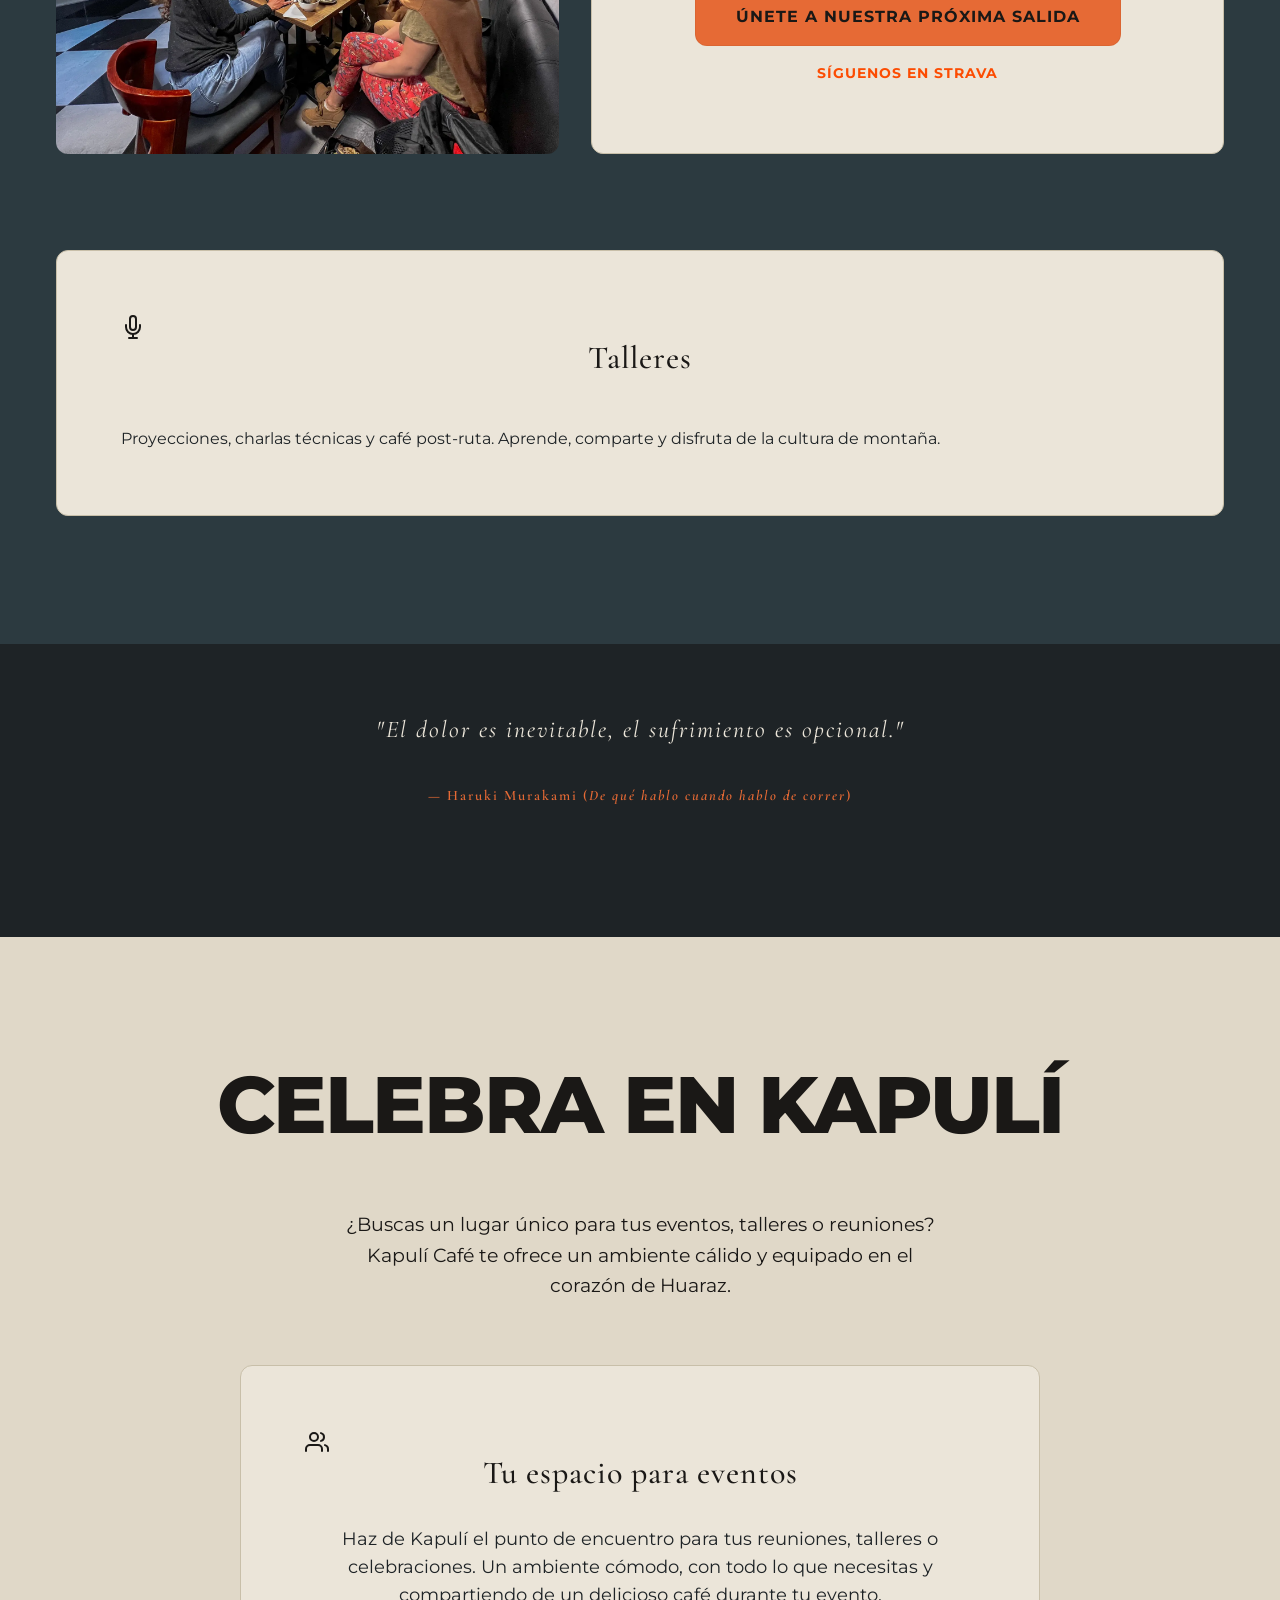
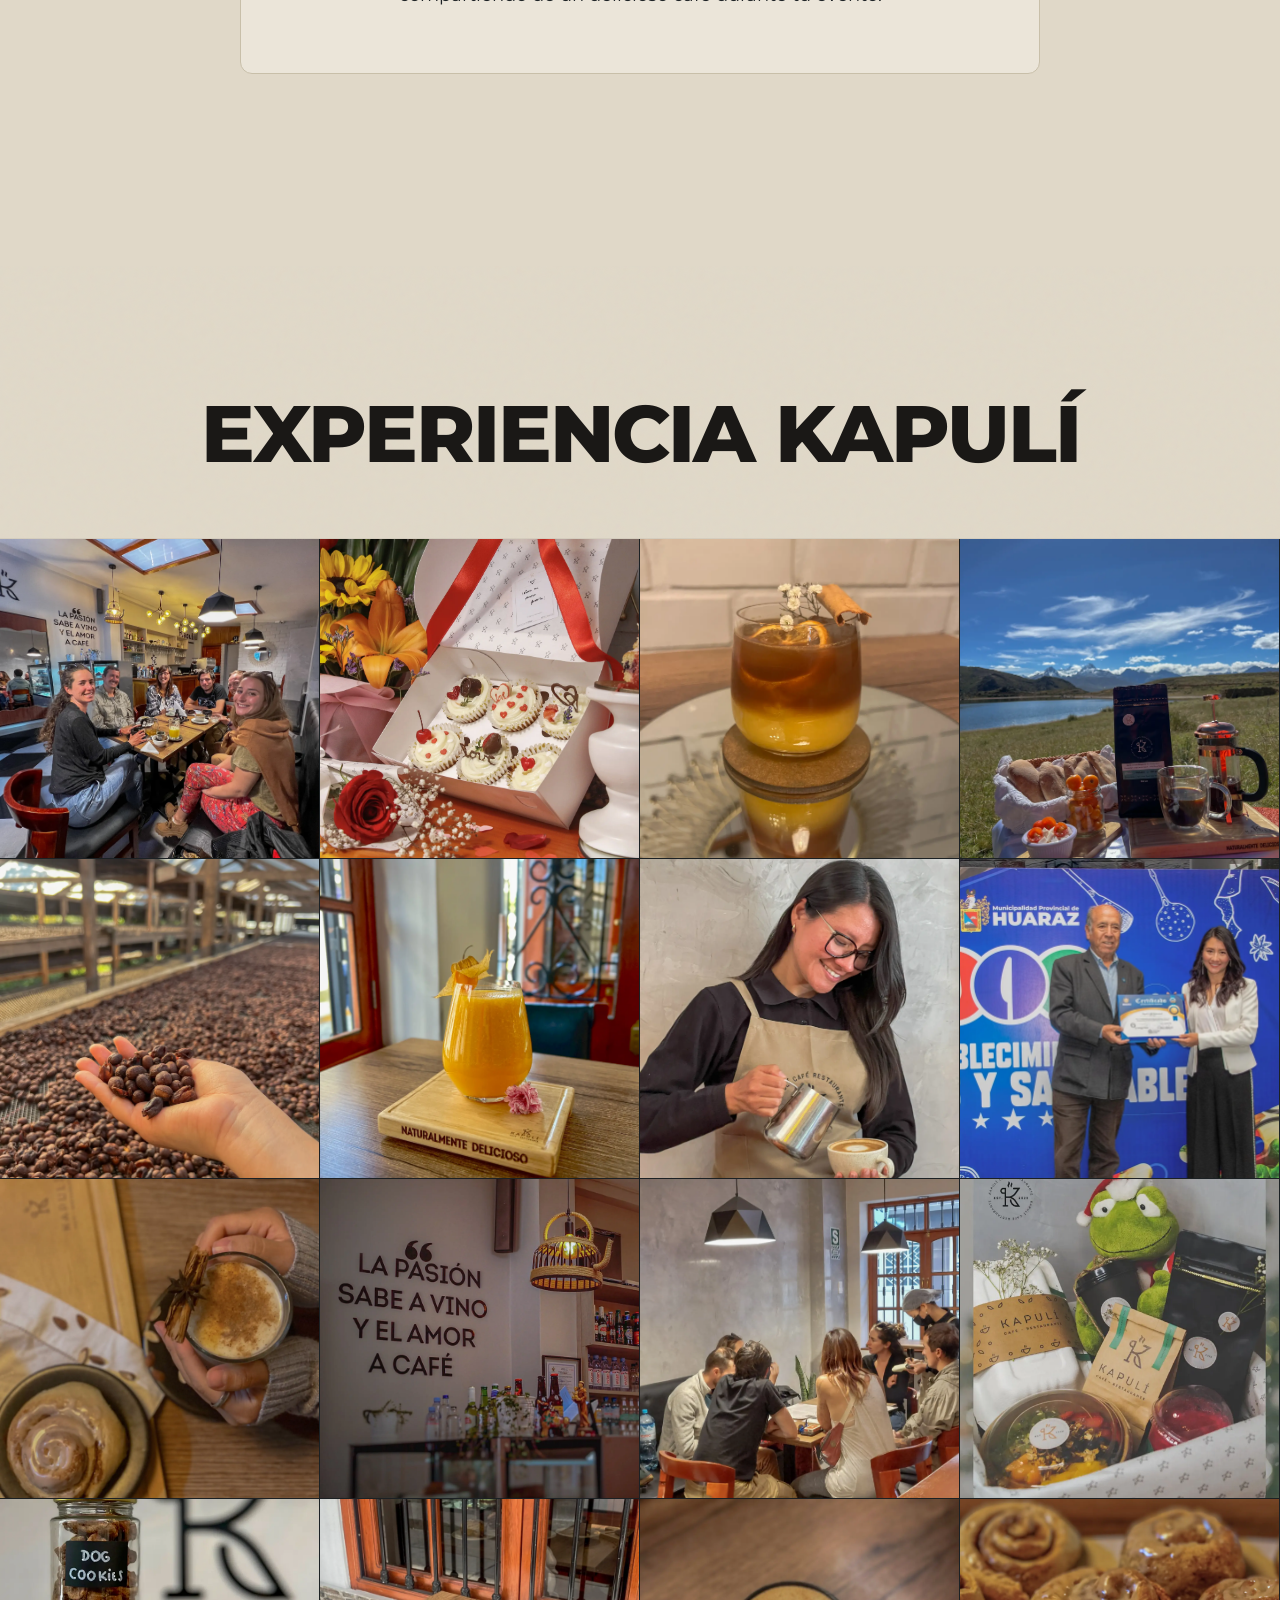
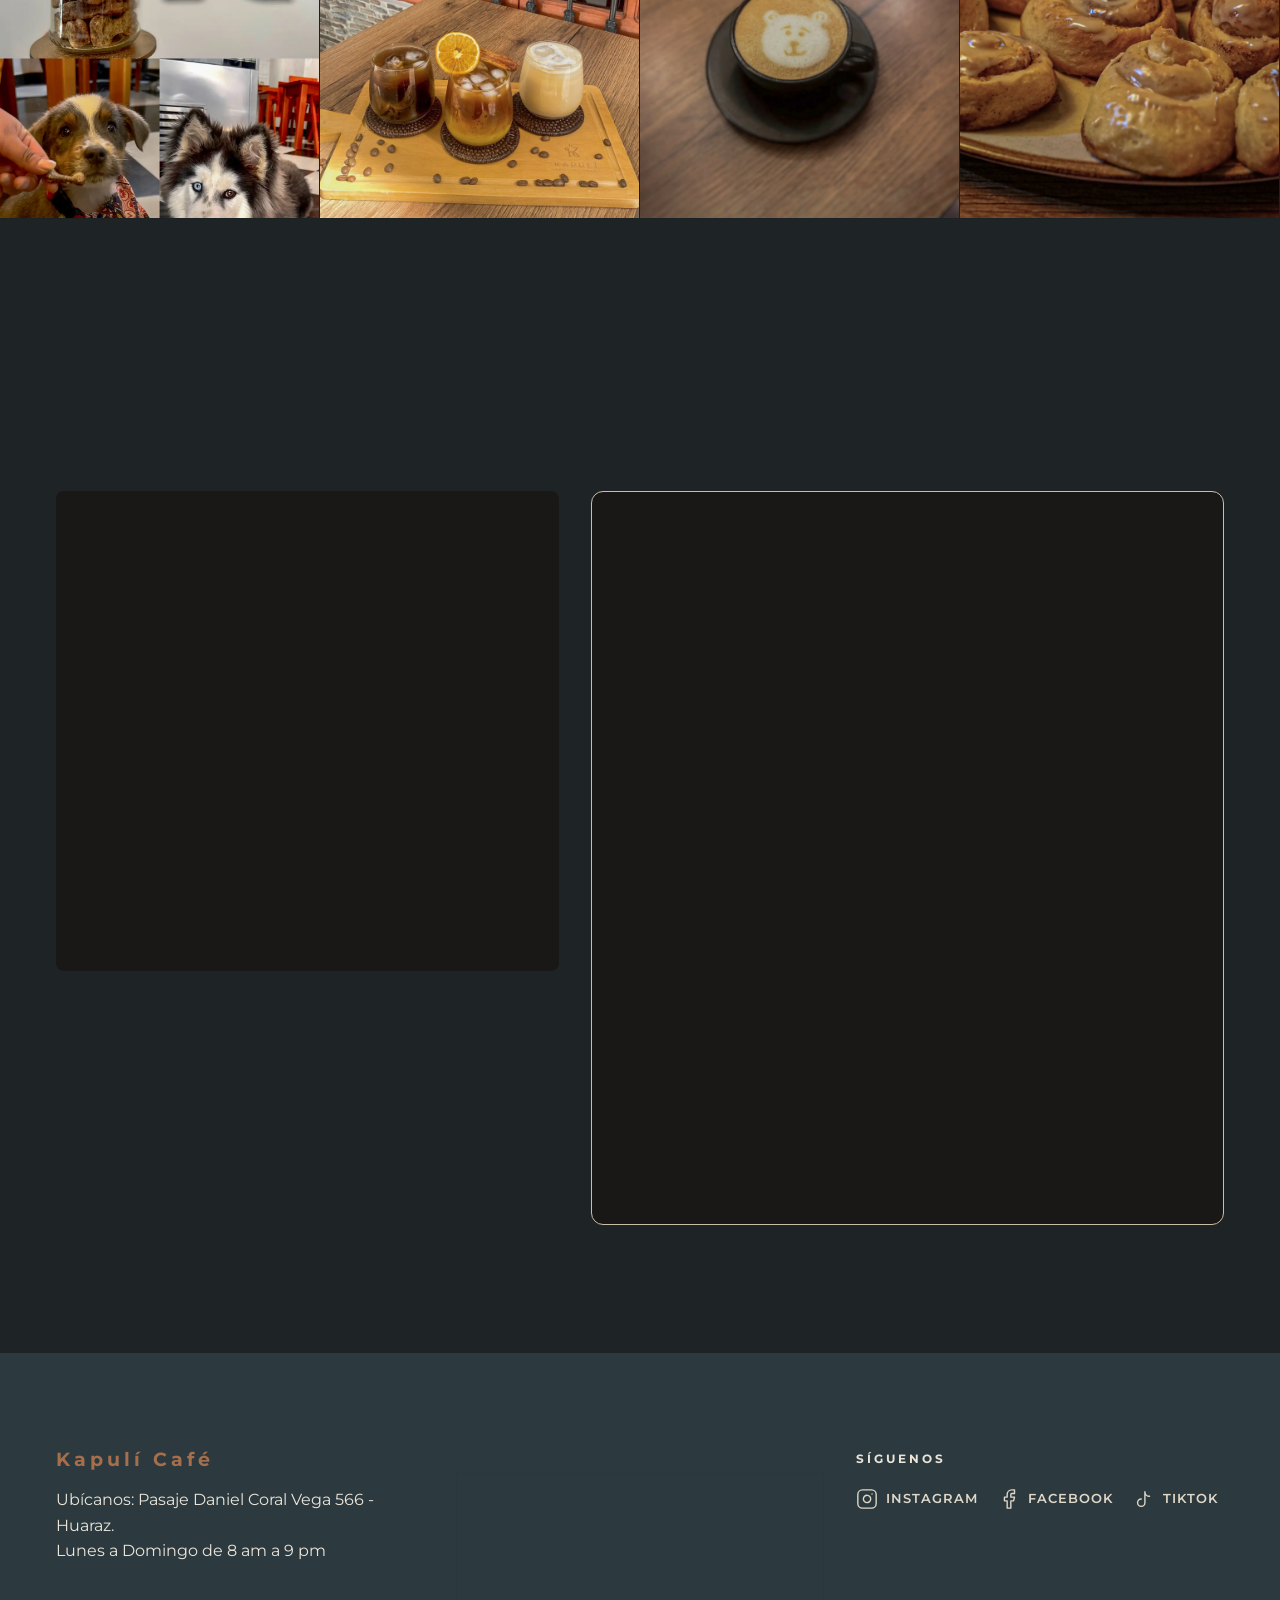
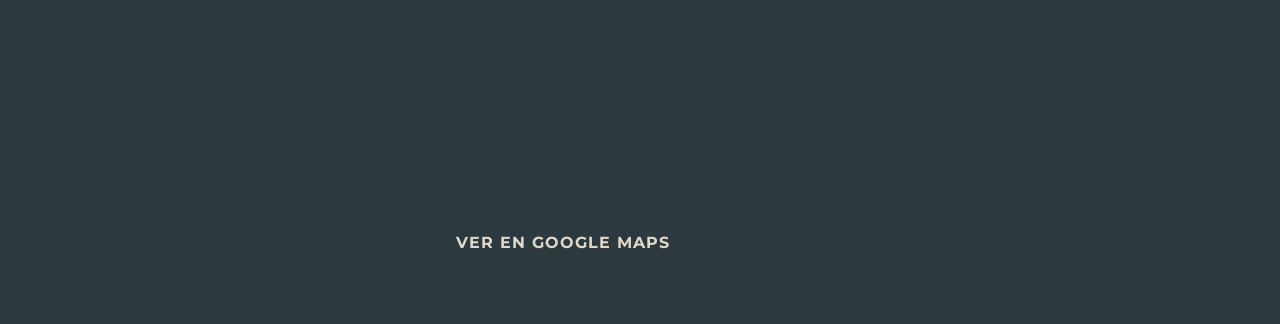
==== commit 49851ec1: "feat: simplify WhatsApp message text" ====
--- a/index.html
+++ b/index.html
@@ -473,7 +473,7 @@
     </footer>
 
     <!-- Chatbot / Botón Flotante -->
-    <a href="https://wa.me/51987256301?text=Hola%20Kapul%C3%AD%20Caf%C3%A9%20%E2%98%95%EF%B8%8F%20Quisiera%20informaci%C3%B3n%20sobre%20%E2%80%A6" target="_blank" rel="noopener noreferrer"
+    <a href="https://wa.me/51987256301?text=Hola%20Kapul%C3%AD%20Caf%C3%A9%2C%20quisiera%20informaci%C3%B3n%20sobre%20%E2%80%A6" target="_blank" rel="noopener noreferrer"
         class="floating-chat" id="floating-chat" aria-label="Contactar por WhatsApp Business">
         <svg width="24" height="24" viewBox="0 0 24 24" fill="currentColor" xmlns="http://www.w3.org/2000/svg">
             <path
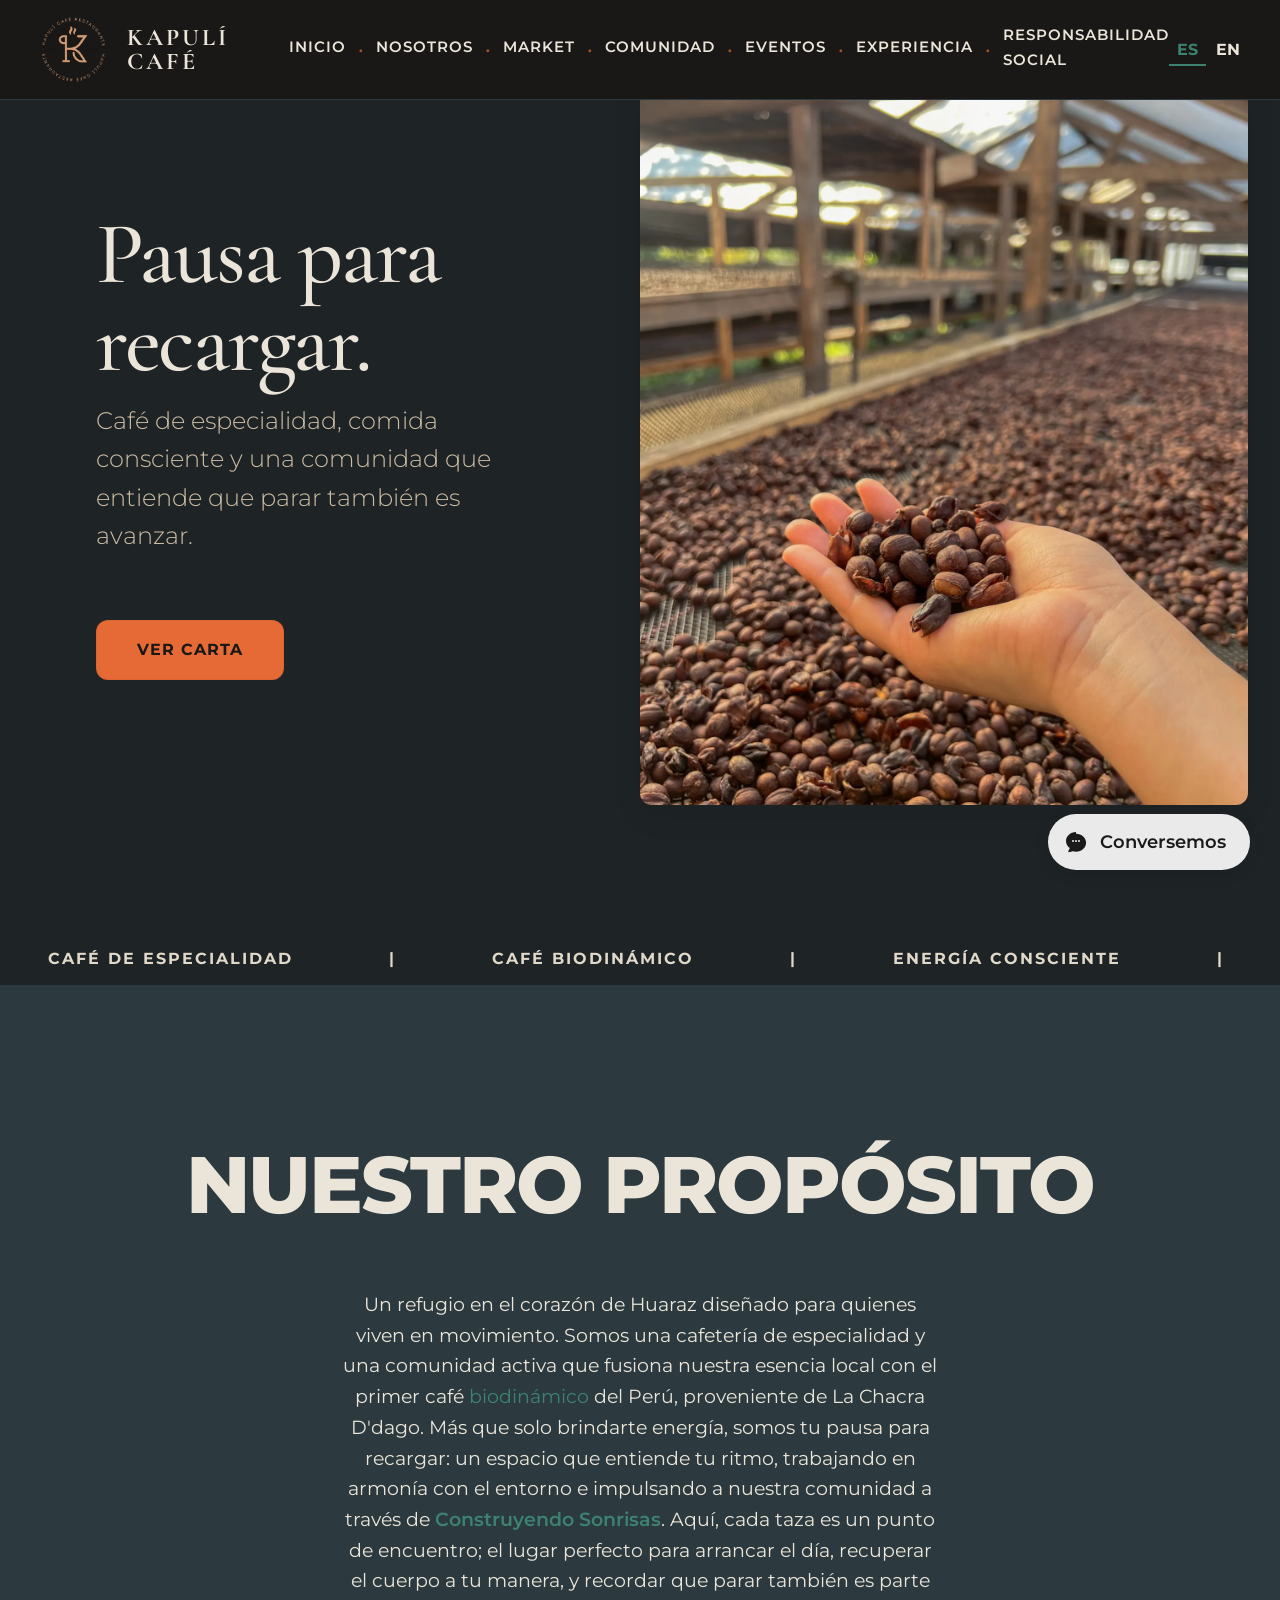
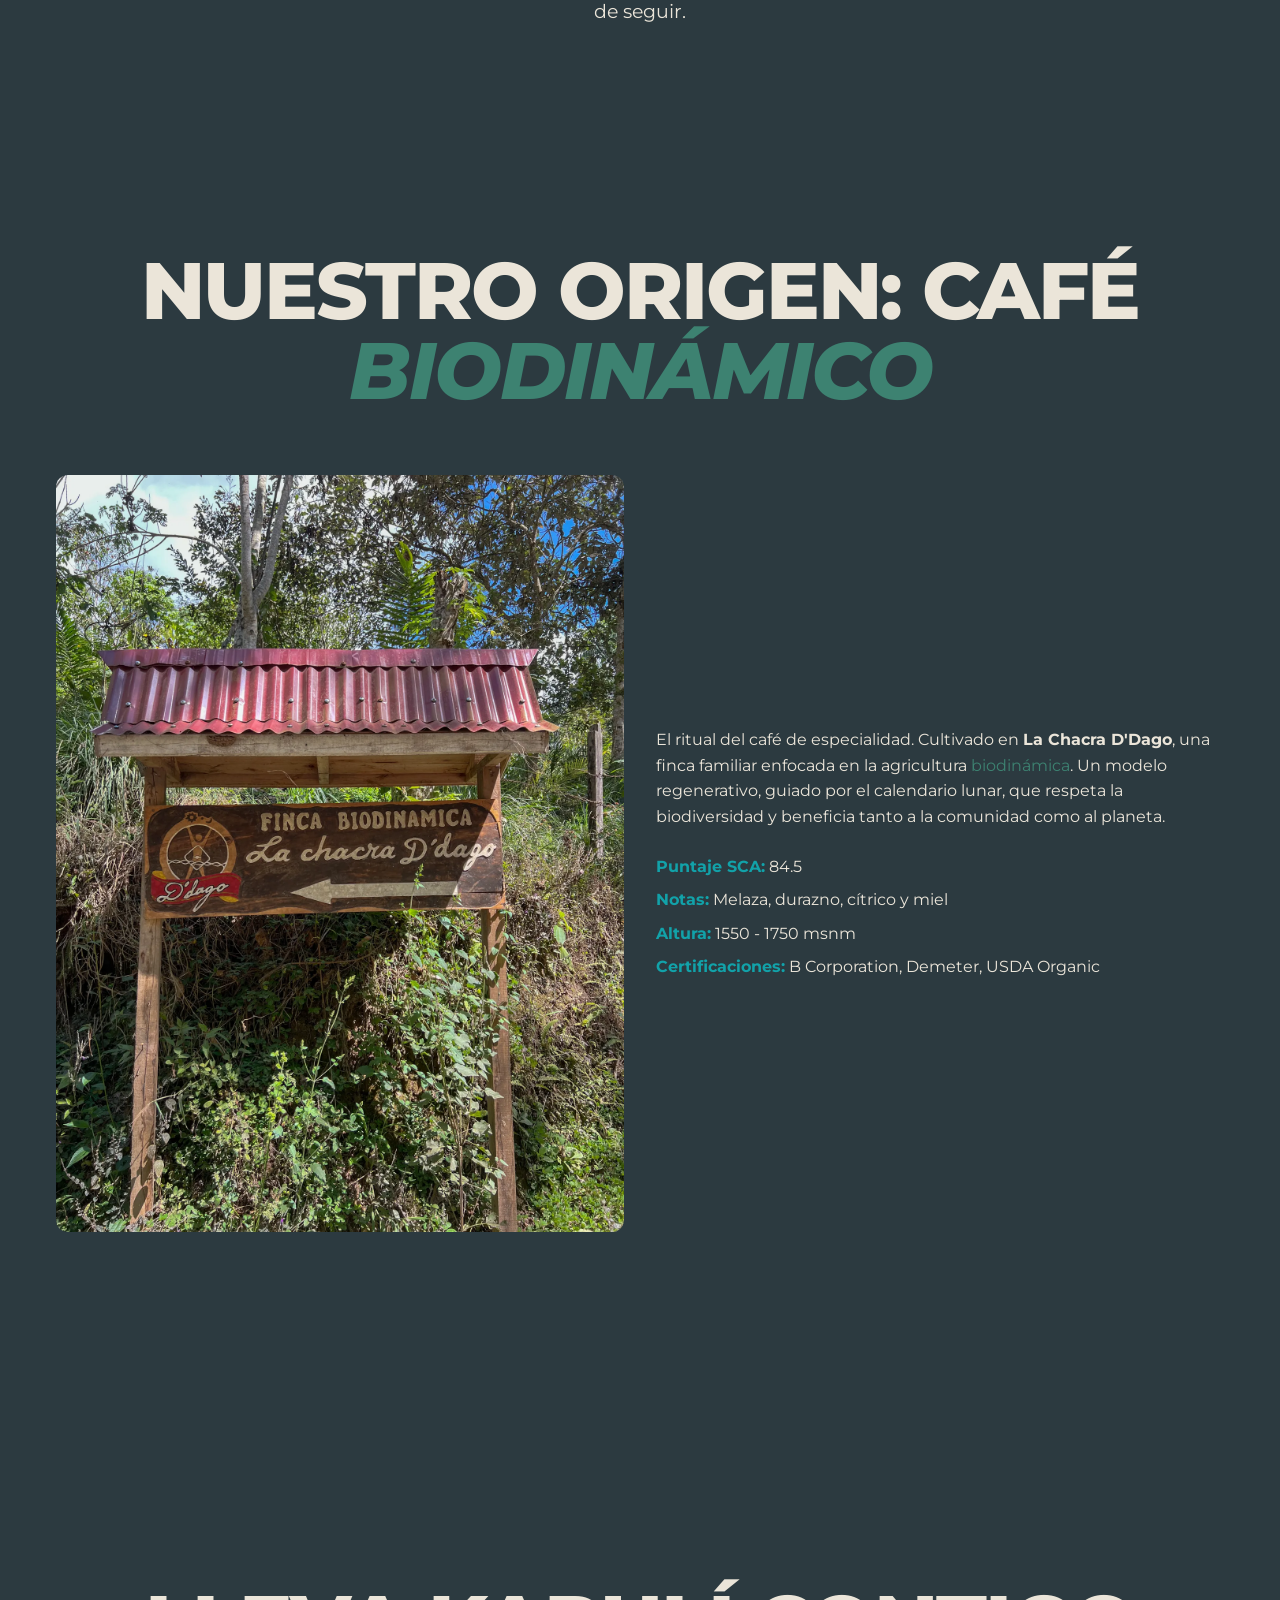
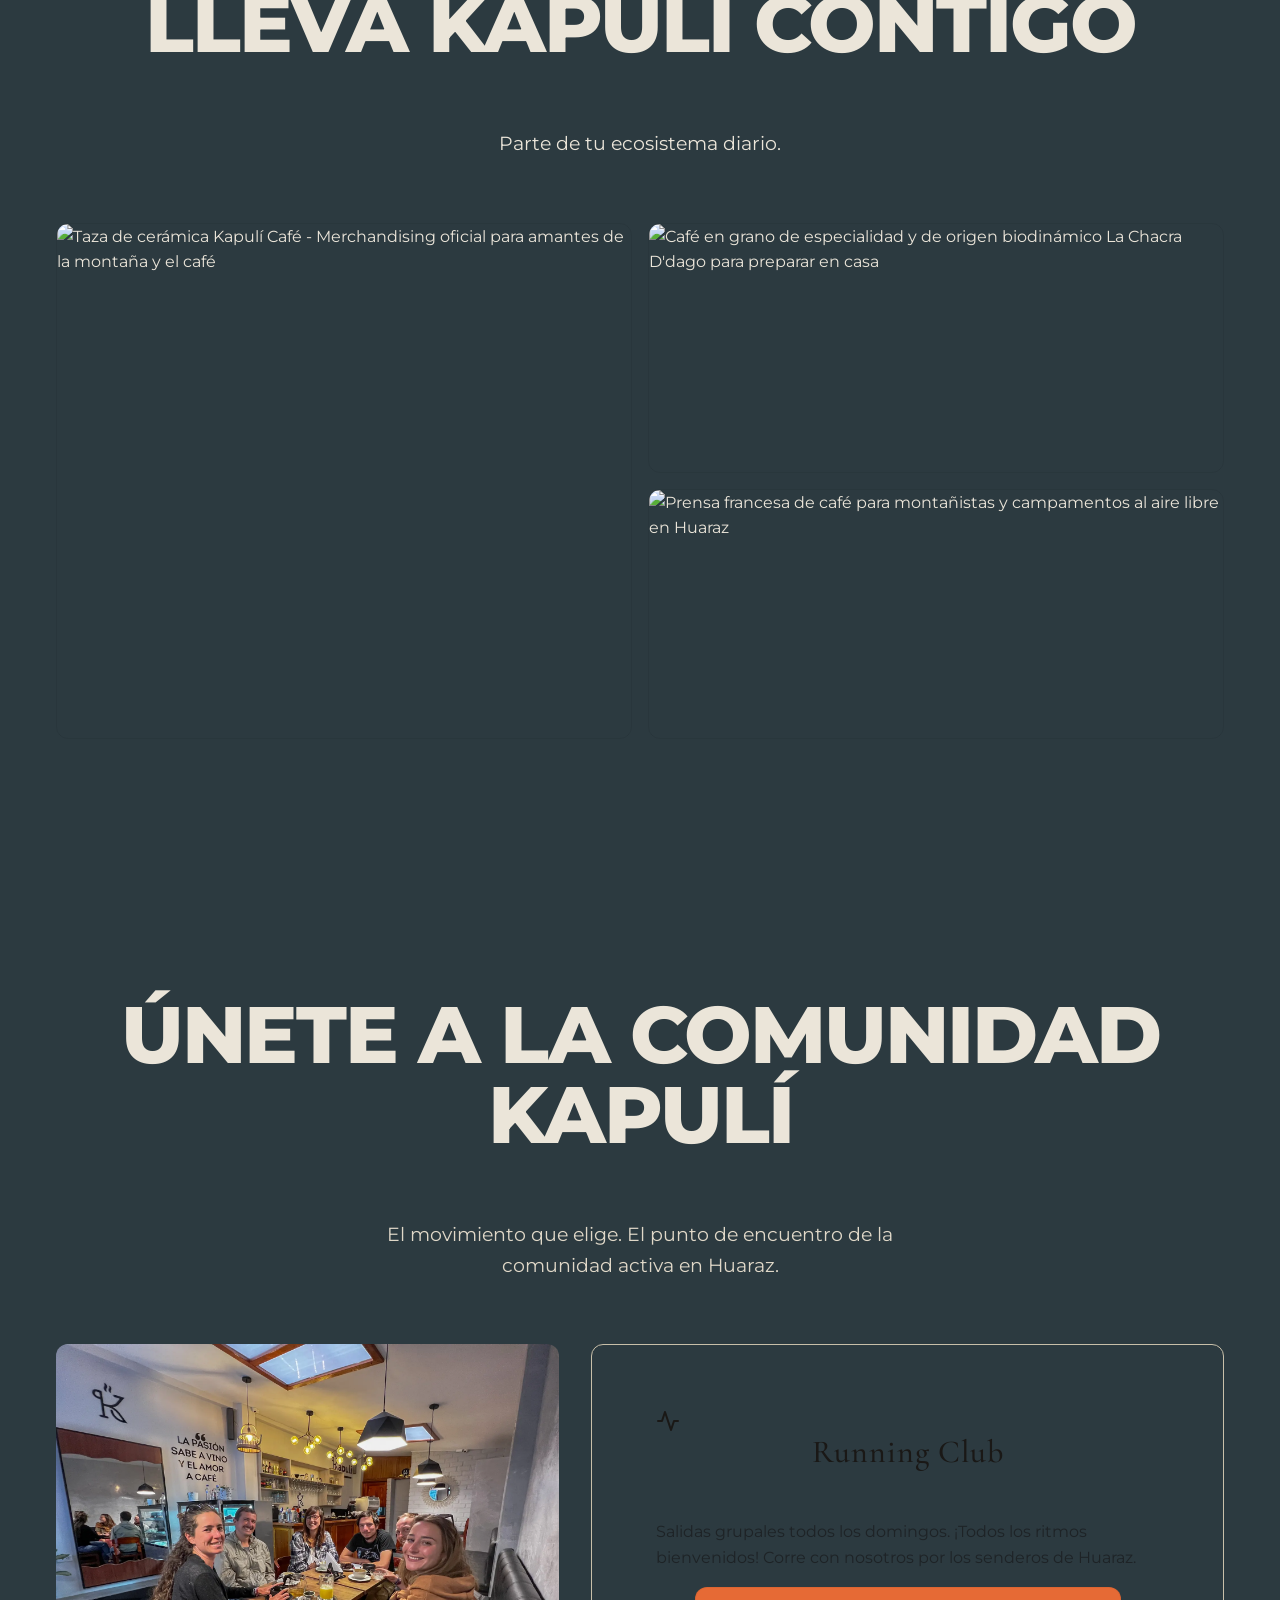
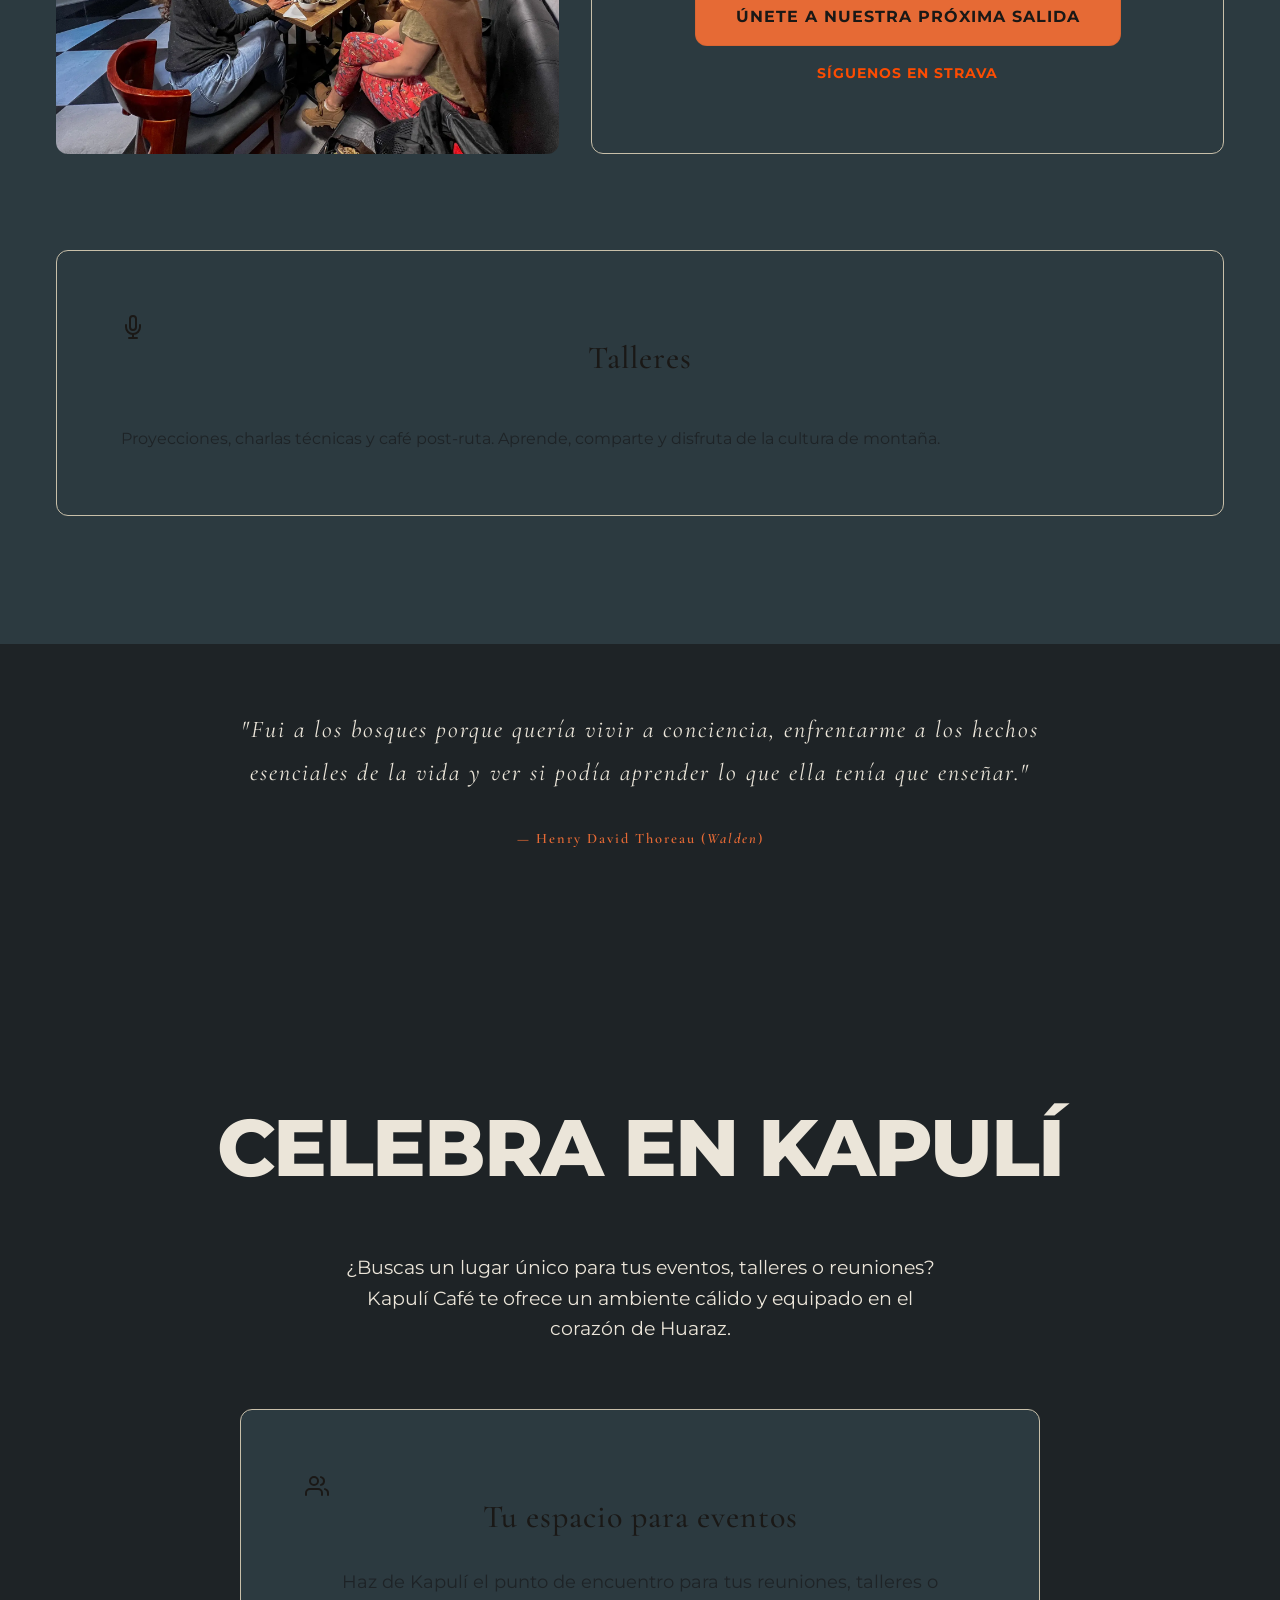
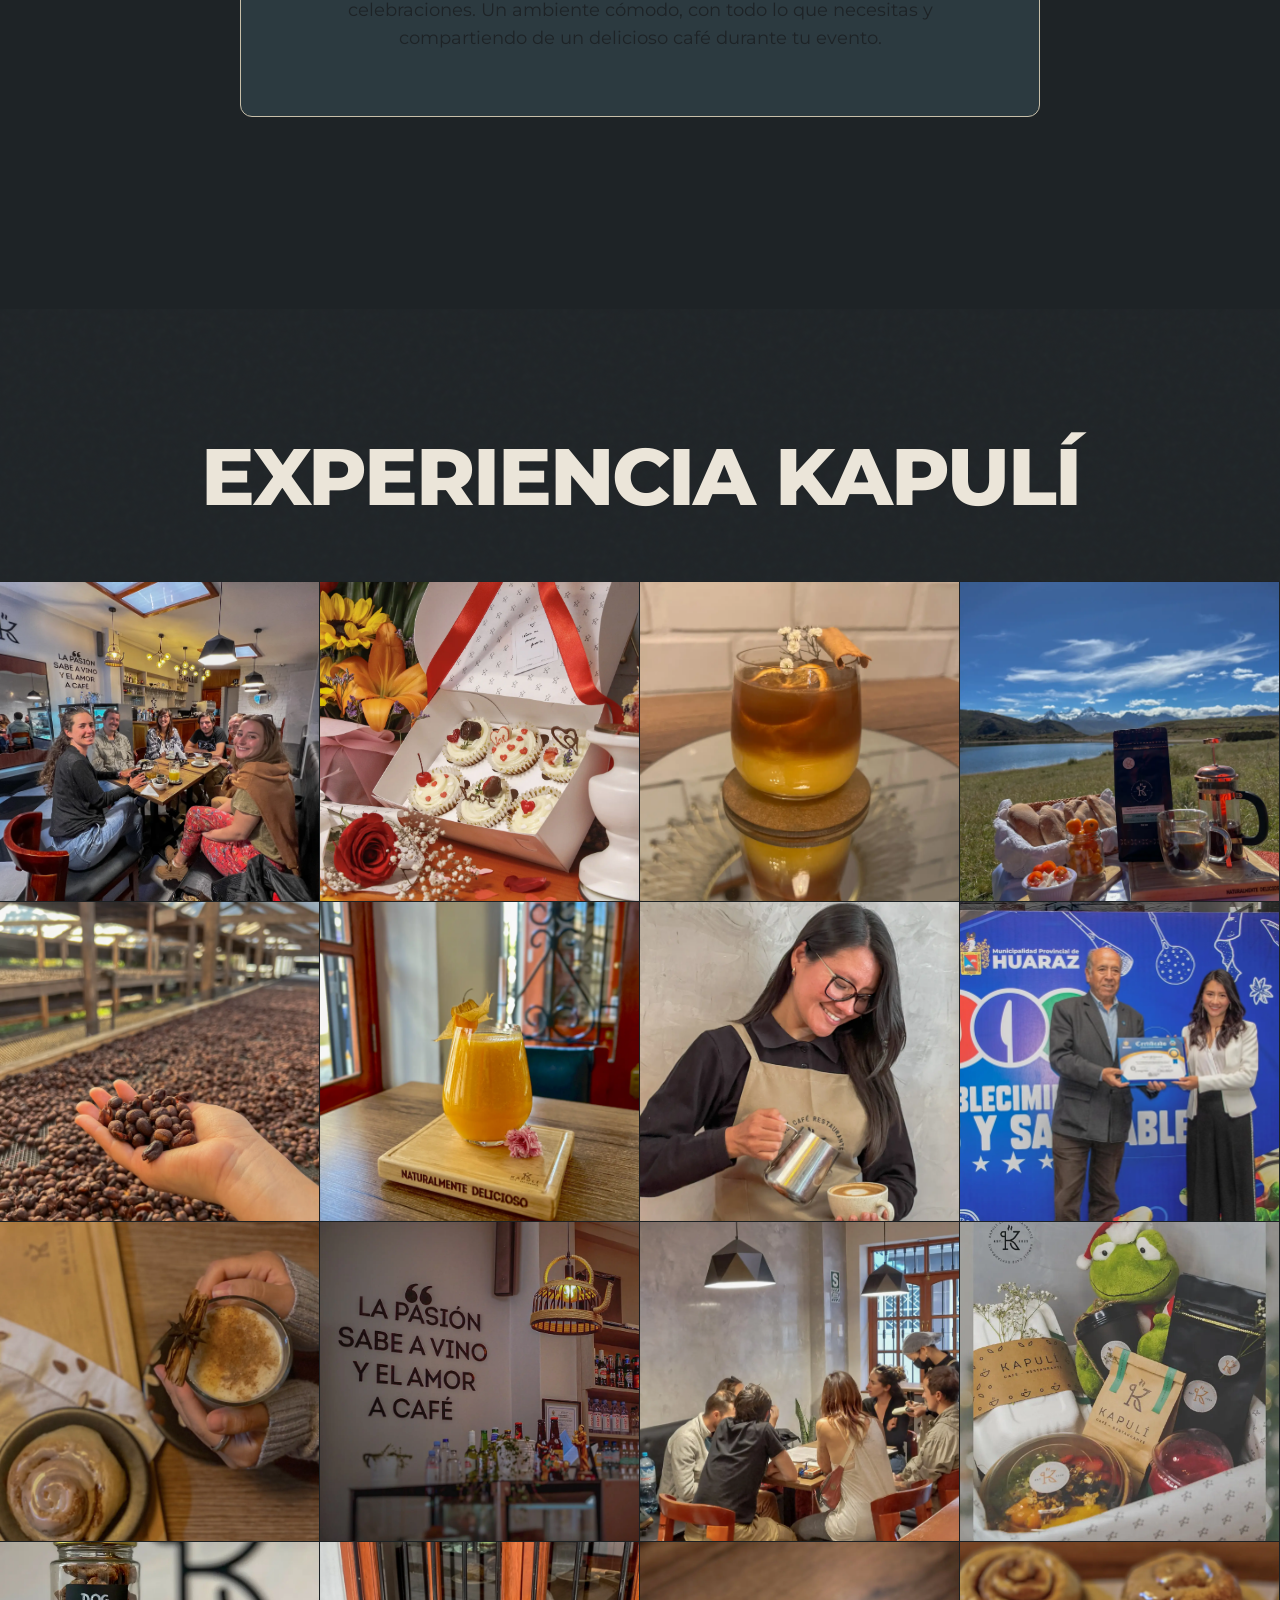
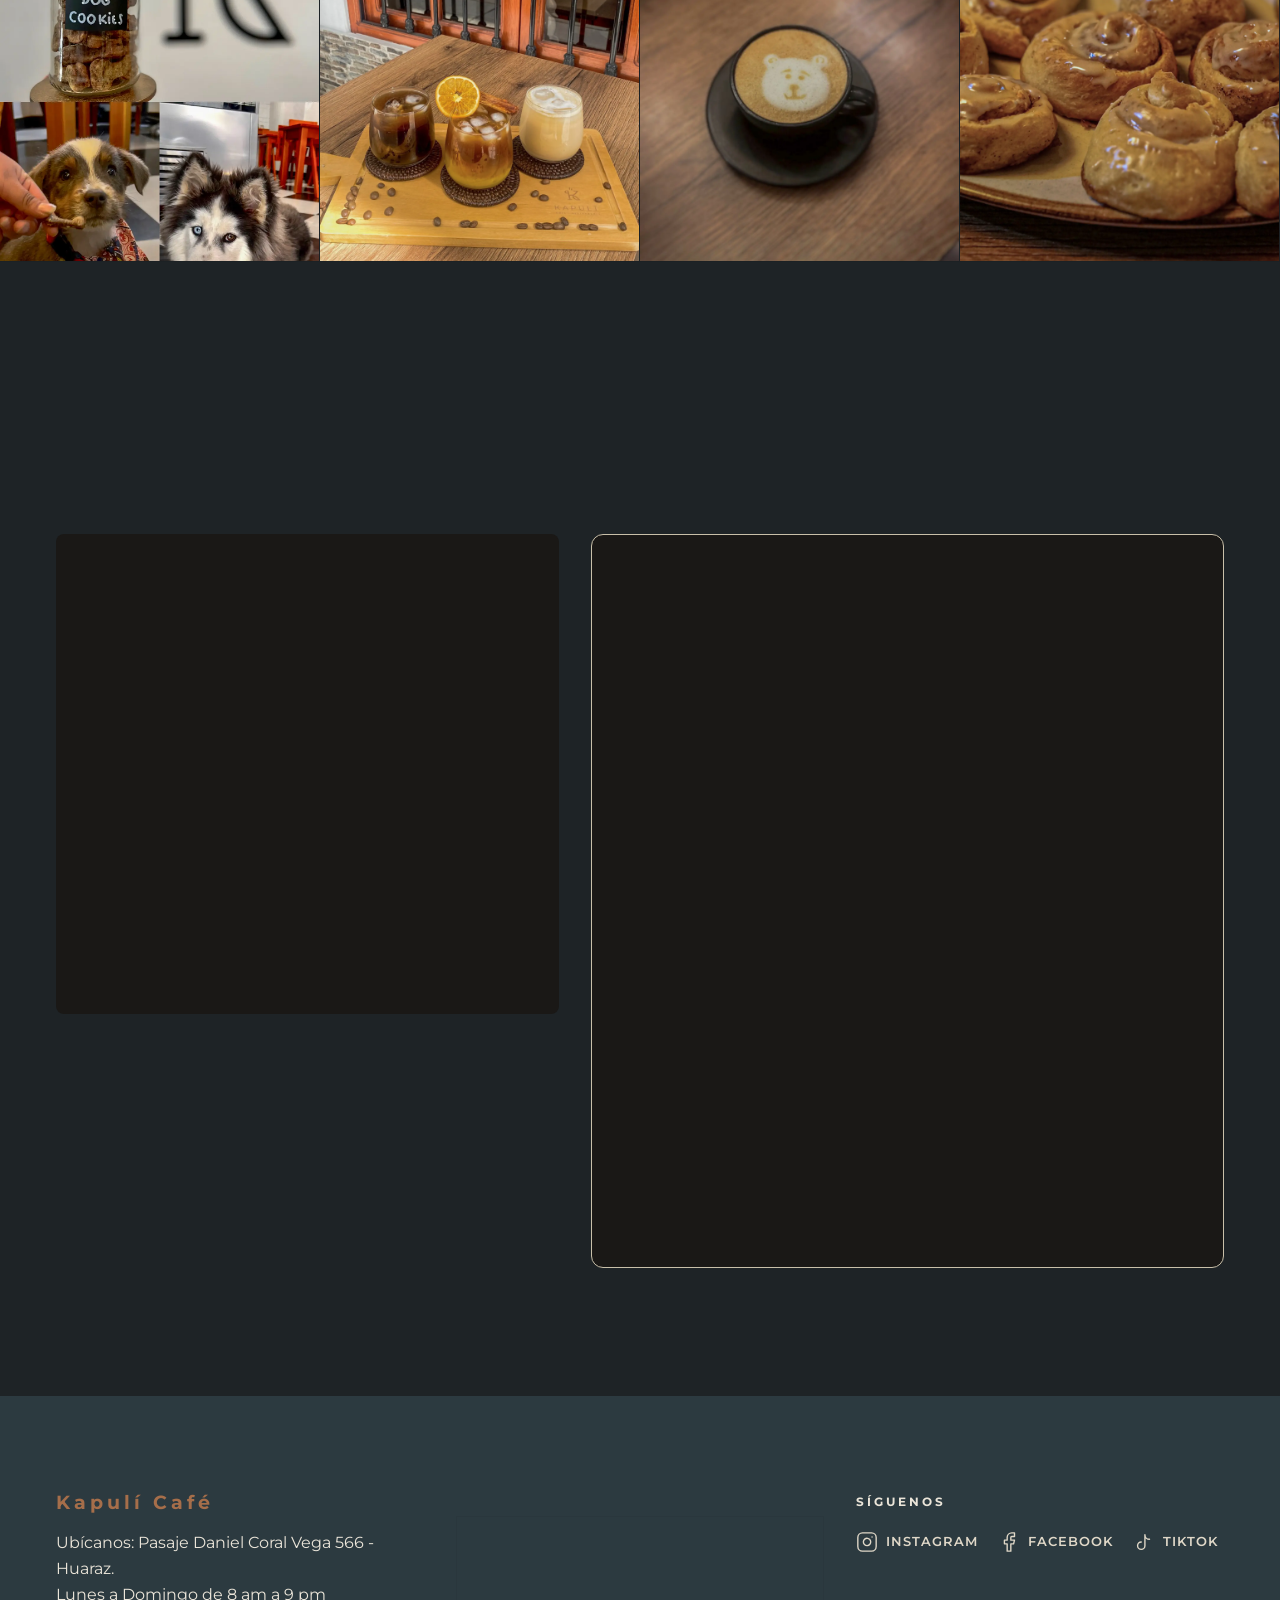
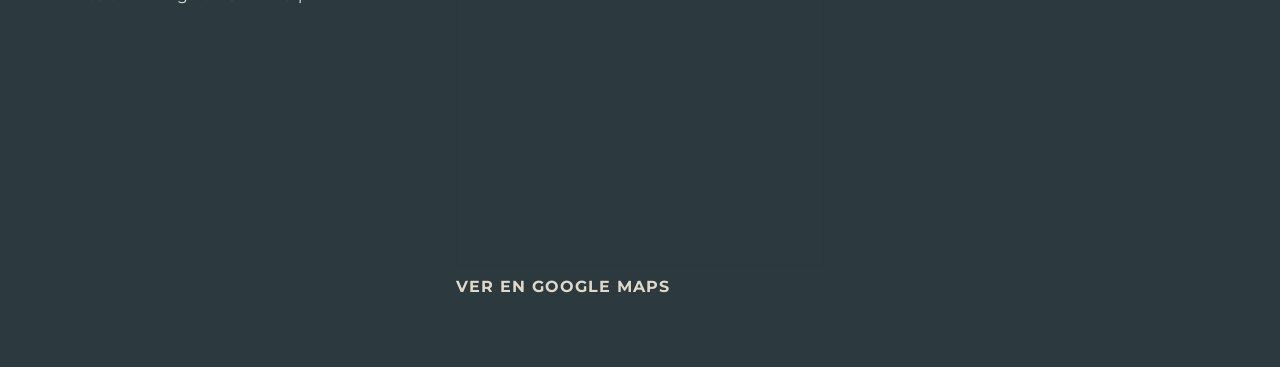
==== commit 40819163: "UI: Apply global dark mode theme and dark navbar" ====
--- a/index.html
+++ b/index.html
@@ -9,7 +9,7 @@
         content="Café de especialidad en Huaraz. Kapulí Café es una comunidad para amantes de la montaña y el trail running.">
     <meta name="keywords"
         content="Café de especialidad en Huaraz, Montañismo, Running, Refugio saludable, Cafetería en Huaraz, Café de origen">
-    <meta name="theme-color" content="#E0D8C8">
+    <meta name="theme-color" content="#1E2326">
 
     <!-- Open Graph Metadata -->
     <meta property="og:title" content="Kapulí Café | Pausa para recargar.">
--- a/css/variables.css
+++ b/css/variables.css
@@ -22,17 +22,17 @@
     --color-borde-organico: #C8BFA9;        /* Líneas divisorias, bordes UI, menús */
     --color-liquen-profundo: #D3C9B5;       /* Bordes de tarjetas menú (alternativo) */
 
-    /* Asignaciones semánticas */
+    /* Asignaciones semánticas (Modo Oscuro Unificado) */
     --color-primary: var(--color-marron-kapuli);
     --color-primary-hover: #8C5838;
     --color-secondary: var(--color-verde-kapuli);
     --color-secondary-hover: #2F6456;
     
-    --color-background: var(--color-papel-arroz);
-    --color-surface: var(--color-papel-arroz-claro);
-    --color-text-main: var(--color-fondo-oscuro);
-    --color-text-muted: var(--color-texto-secundario);
-    --color-border: var(--color-borde-organico);
+    --color-background: var(--color-noche-andina);
+    --color-surface: var(--color-pizarra-oscura);
+    --color-text-main: var(--color-papel-arroz-claro);
+    --color-text-muted: var(--color-pizarra-cumbres);
+    --color-border: var(--color-texto-secundario);
     
     /* Tipografía de la Marca */
     --font-primary: 'Intro', 'Montserrat', sans-serif;
--- a/css/layout.css
+++ b/css/layout.css
@@ -89,17 +89,17 @@
     top: 0;
     left: 0;
     width: 100%;
-    background-color: var(--color-papel-arroz);
-    color: var(--color-fondo-oscuro);
+    background-color: var(--color-fondo-oscuro);
+    color: var(--color-papel-arroz-claro);
     backdrop-filter: blur(15px);
     -webkit-backdrop-filter: blur(15px);
     z-index: 1000;
-    border-bottom: 1px solid var(--color-pizarra-cumbres);
+    border-bottom: 1px solid var(--color-pizarra-oscura);
     transition: all 0.3s ease, opacity 1s ease, visibility 1s ease;
 }
 
 .header.scrolled {
-    background-color: rgba(224, 216, 200, 0.98); /* #E0D8C8 con opacidad */
+    background-color: rgba(26, 24, 22, 0.98); /* #1A1816 con opacidad */
     box-shadow: var(--shadow-sm);
 }
 
@@ -121,7 +121,7 @@
 
 .logo h1 {
     font-size: 1.8rem;
-    color: var(--color-fondo-oscuro);
+    color: var(--color-papel-arroz-claro);
     margin: 0;
     font-weight: 700;
     letter-spacing: 1px;
@@ -132,7 +132,7 @@
     font-size: 1.5rem;
     font-weight: 700;
     letter-spacing: 3px;
-    color: var(--color-fondo-oscuro);
+    color: var(--color-papel-arroz-claro);
     text-transform: uppercase;
     line-height: 1;
     user-select: none;
@@ -160,7 +160,7 @@
 .nav-links a {
     font-size: 0.95rem;
     font-weight: 600;
-    color: var(--color-fondo-oscuro);
+    color: var(--color-papel-arroz-claro);
     text-transform: uppercase;
     letter-spacing: 1px;
     position: relative;
@@ -202,7 +202,7 @@
     cursor: pointer;
     padding: 4px 8px;
     font-weight: 700;
-    color: var(--color-fondo-oscuro);
+    color: var(--color-papel-arroz-claro);
     font-family: var(--font-primary);
     transition: color 0.3s ease;
 }
@@ -586,7 +586,7 @@
         width: 80%;
         max-width: 400px;
         height: 100vh;
-        background-color: var(--color-surface);
+        background-color: var(--color-fondo-oscuro);
         flex-direction: column;
         justify-content: center;
         align-items: center;
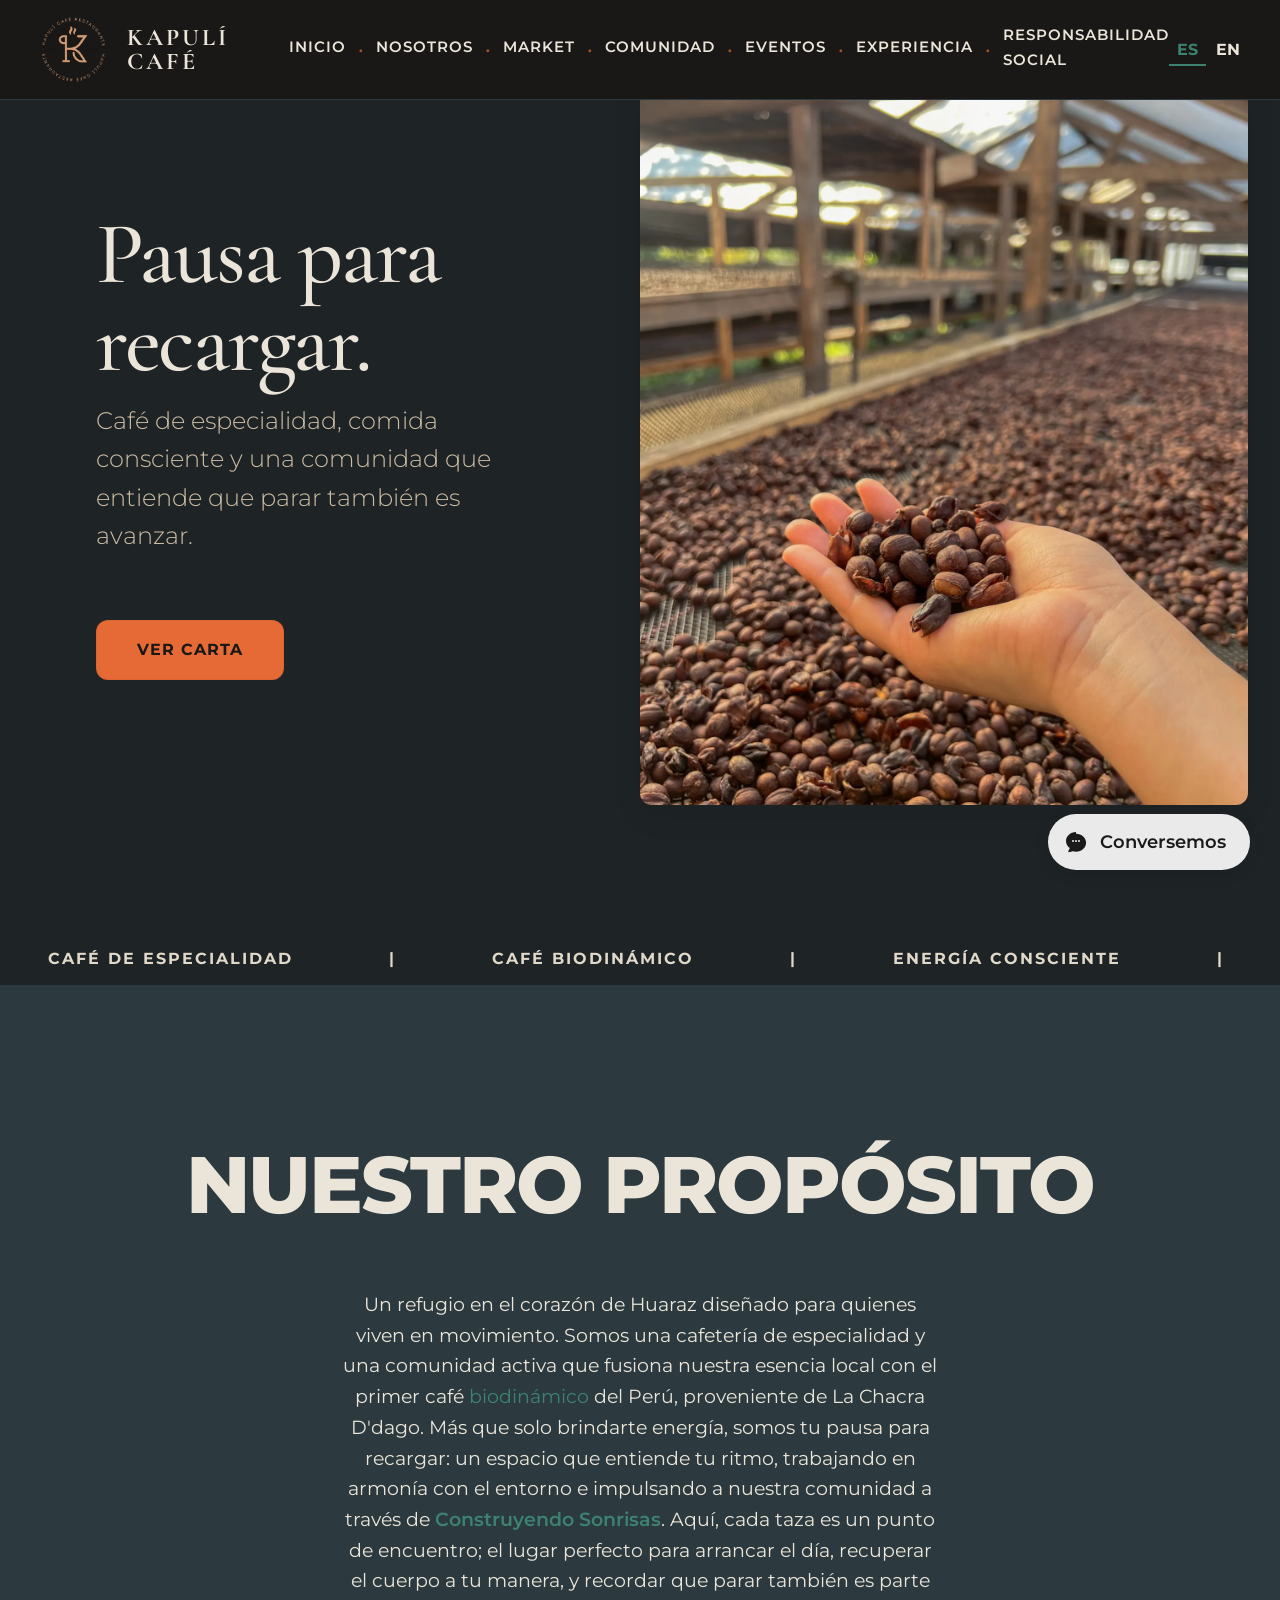
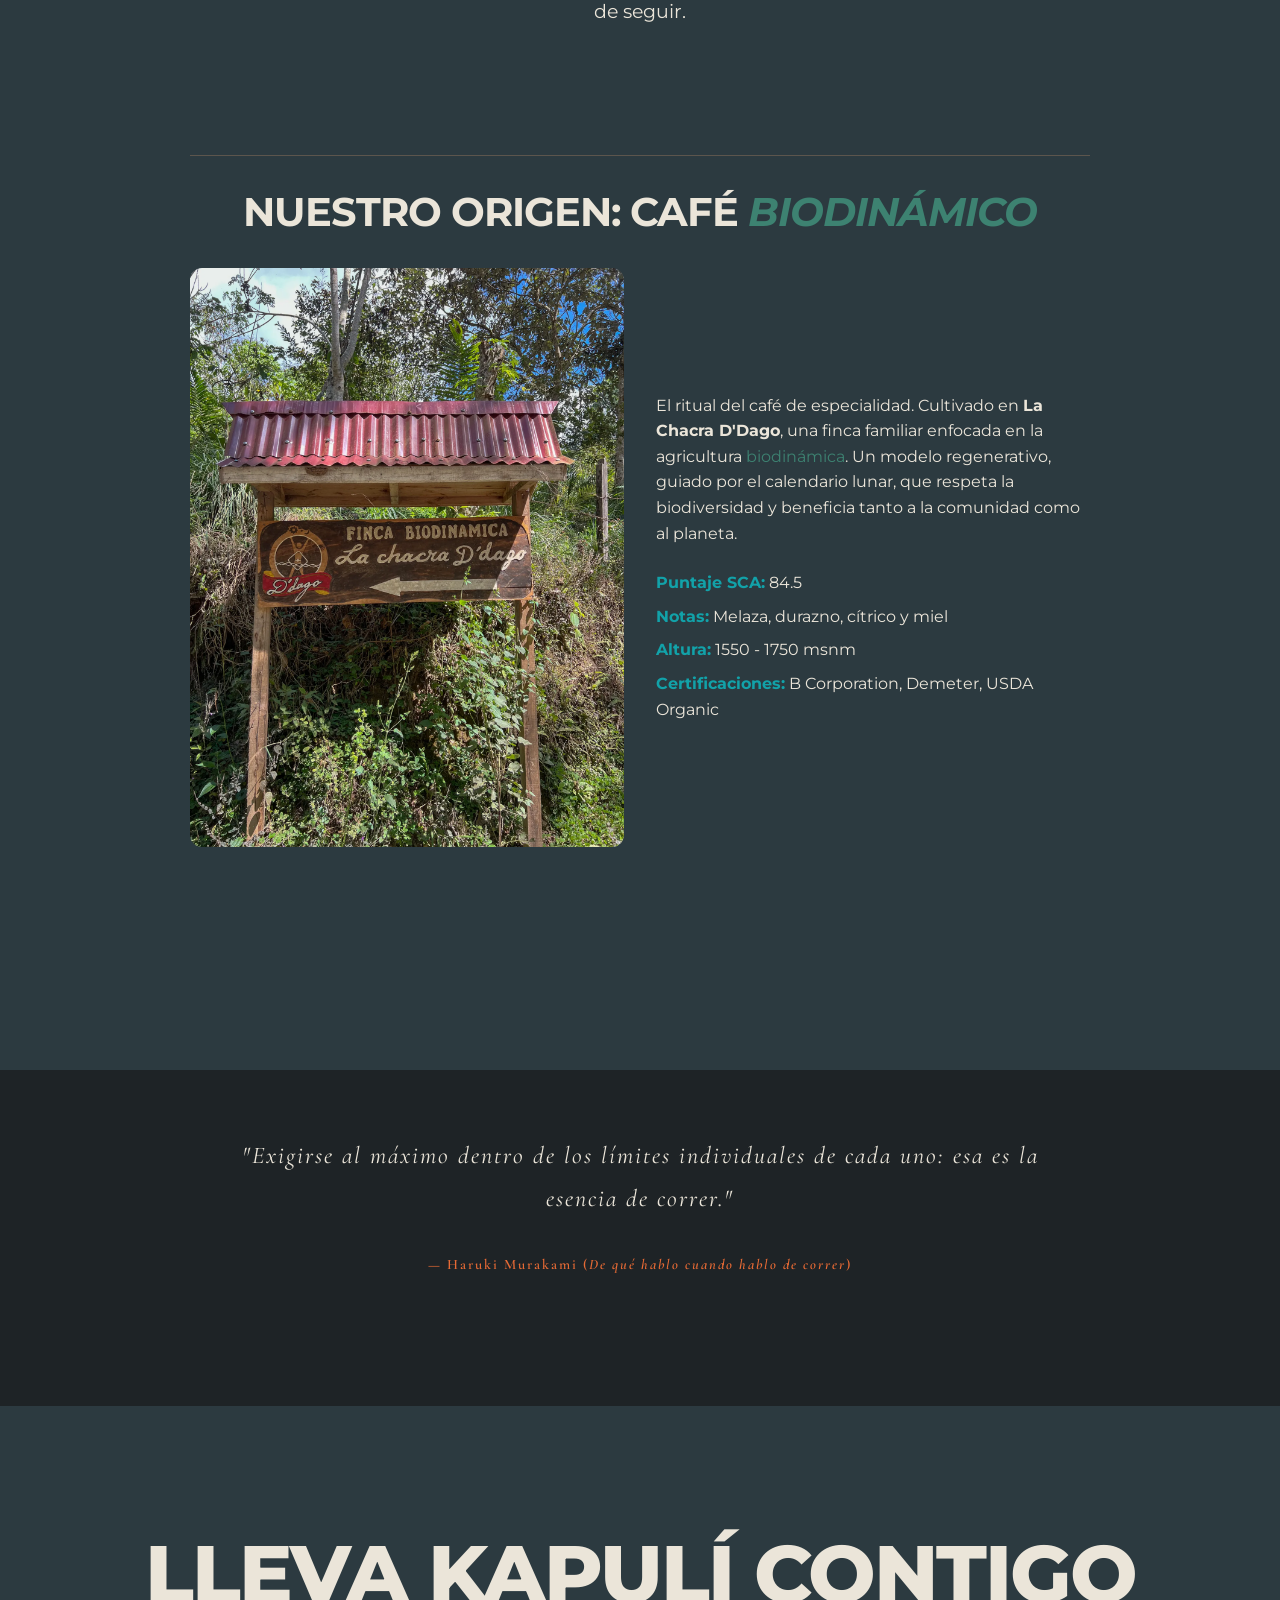
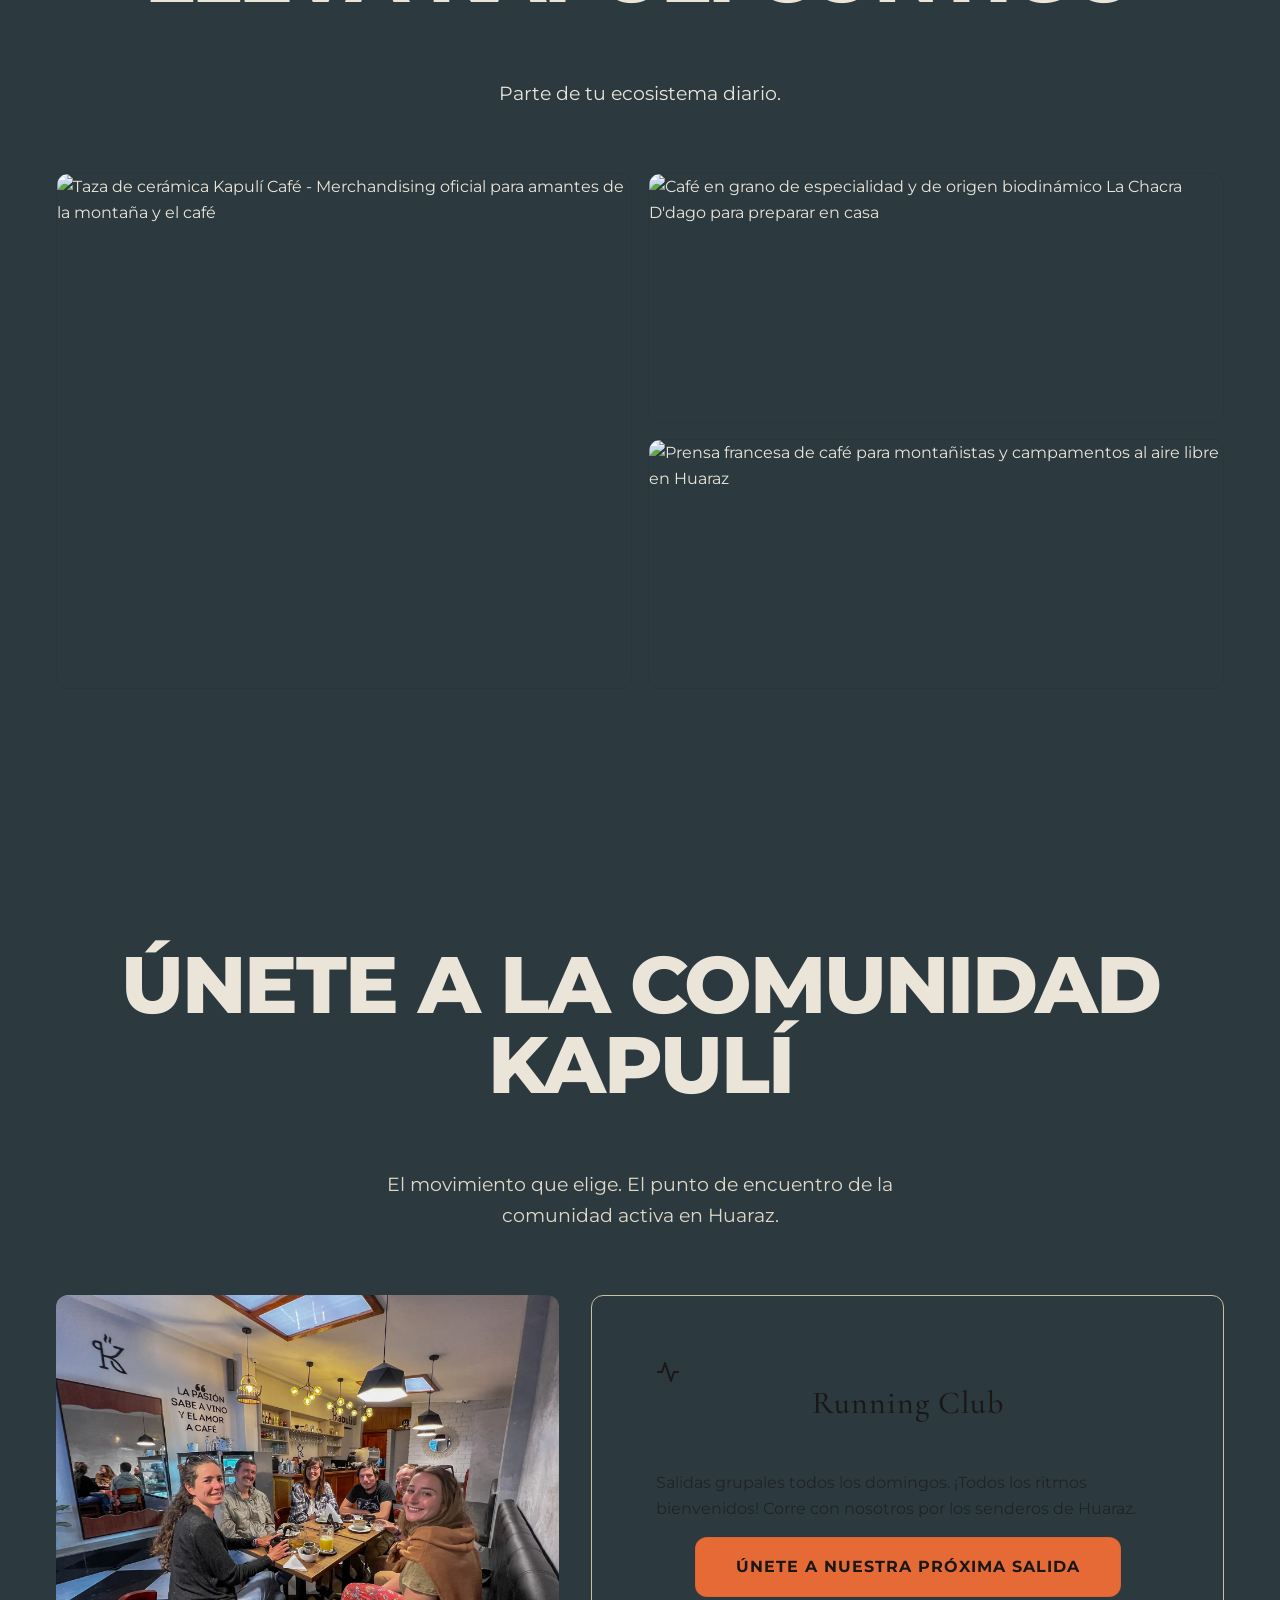
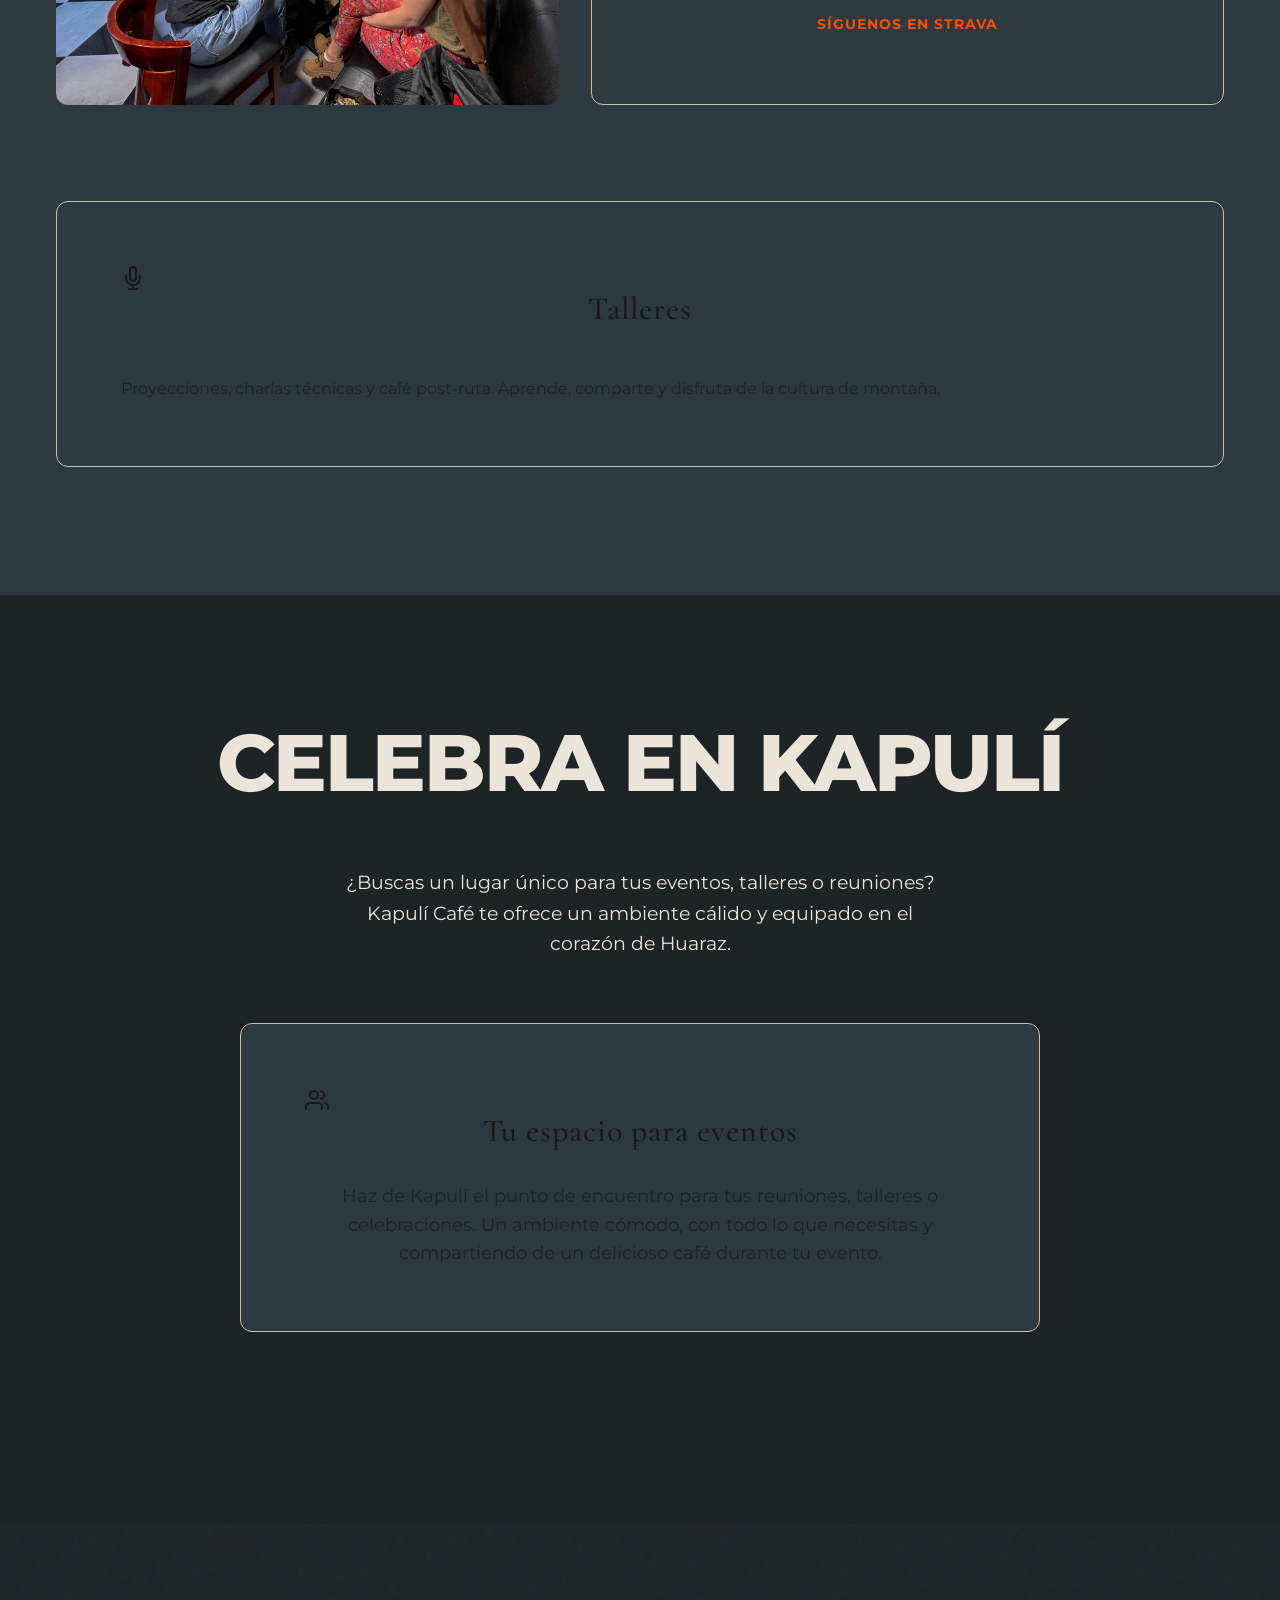
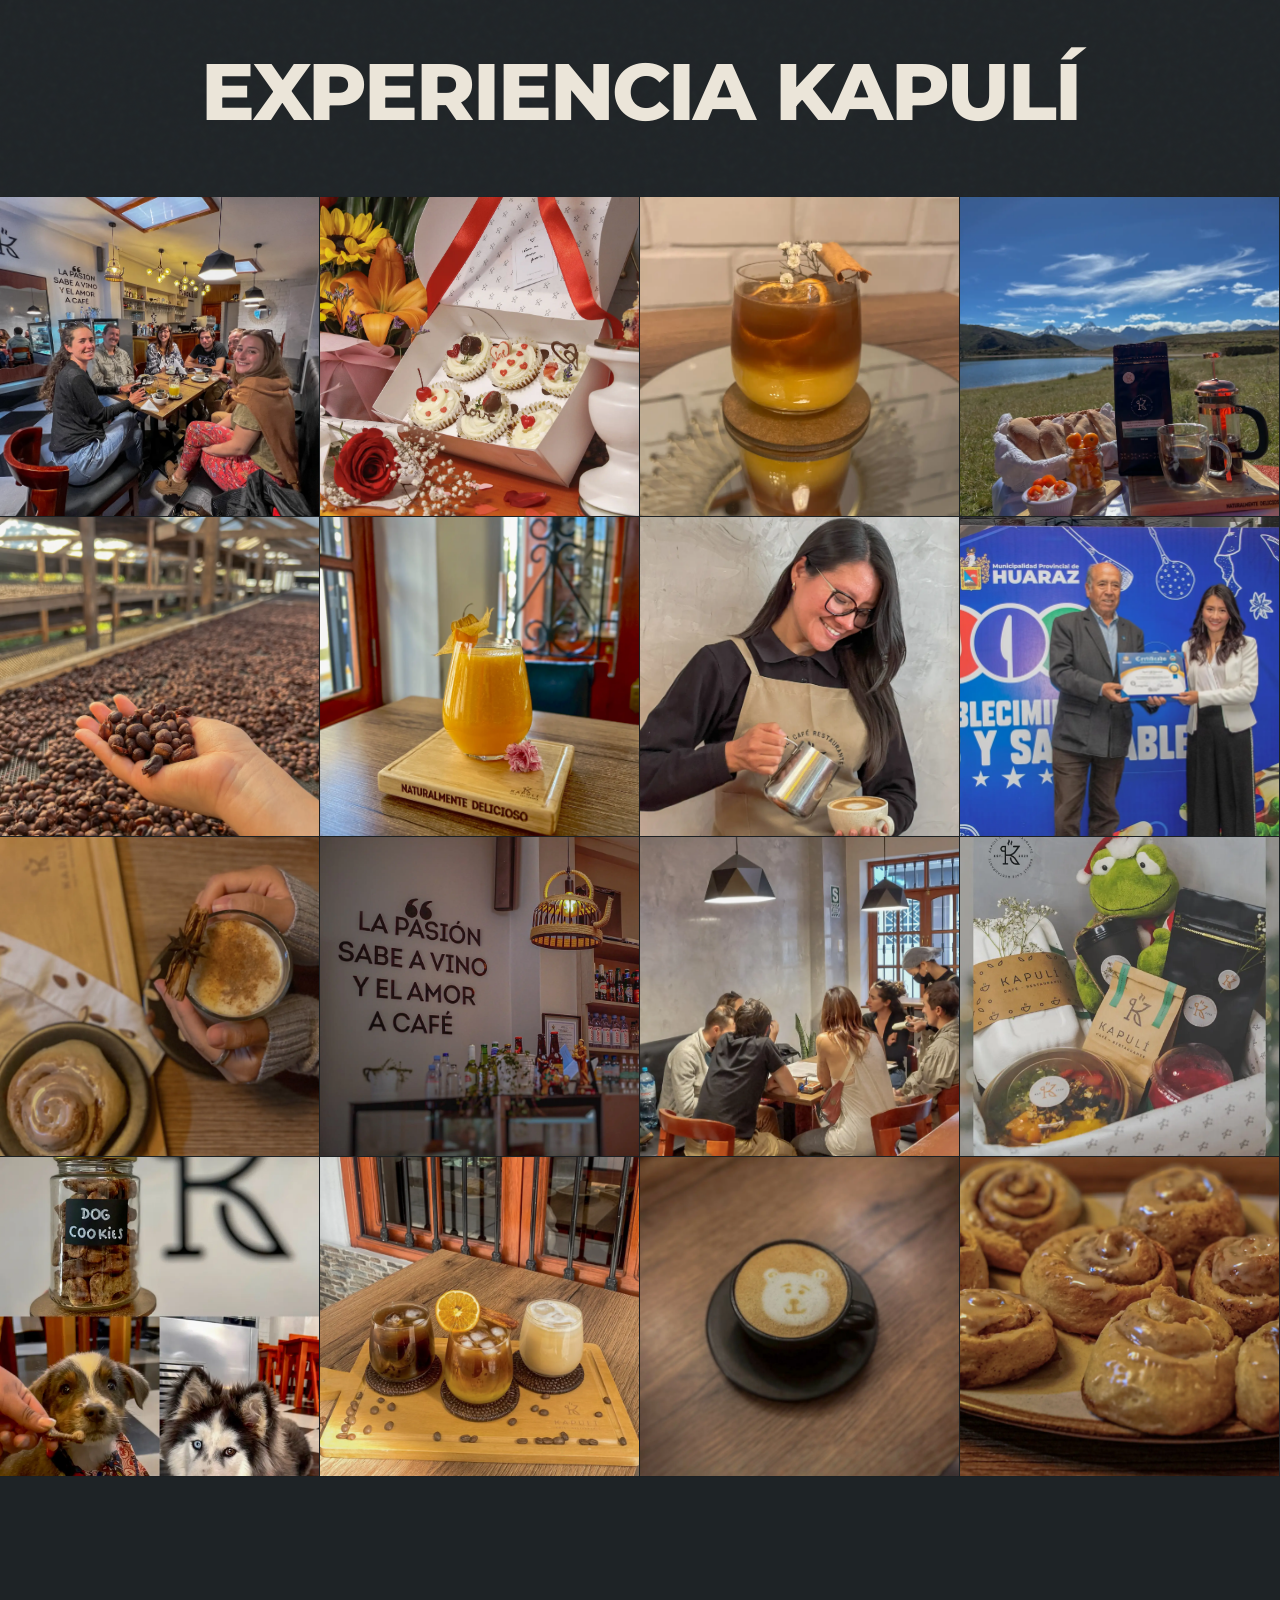
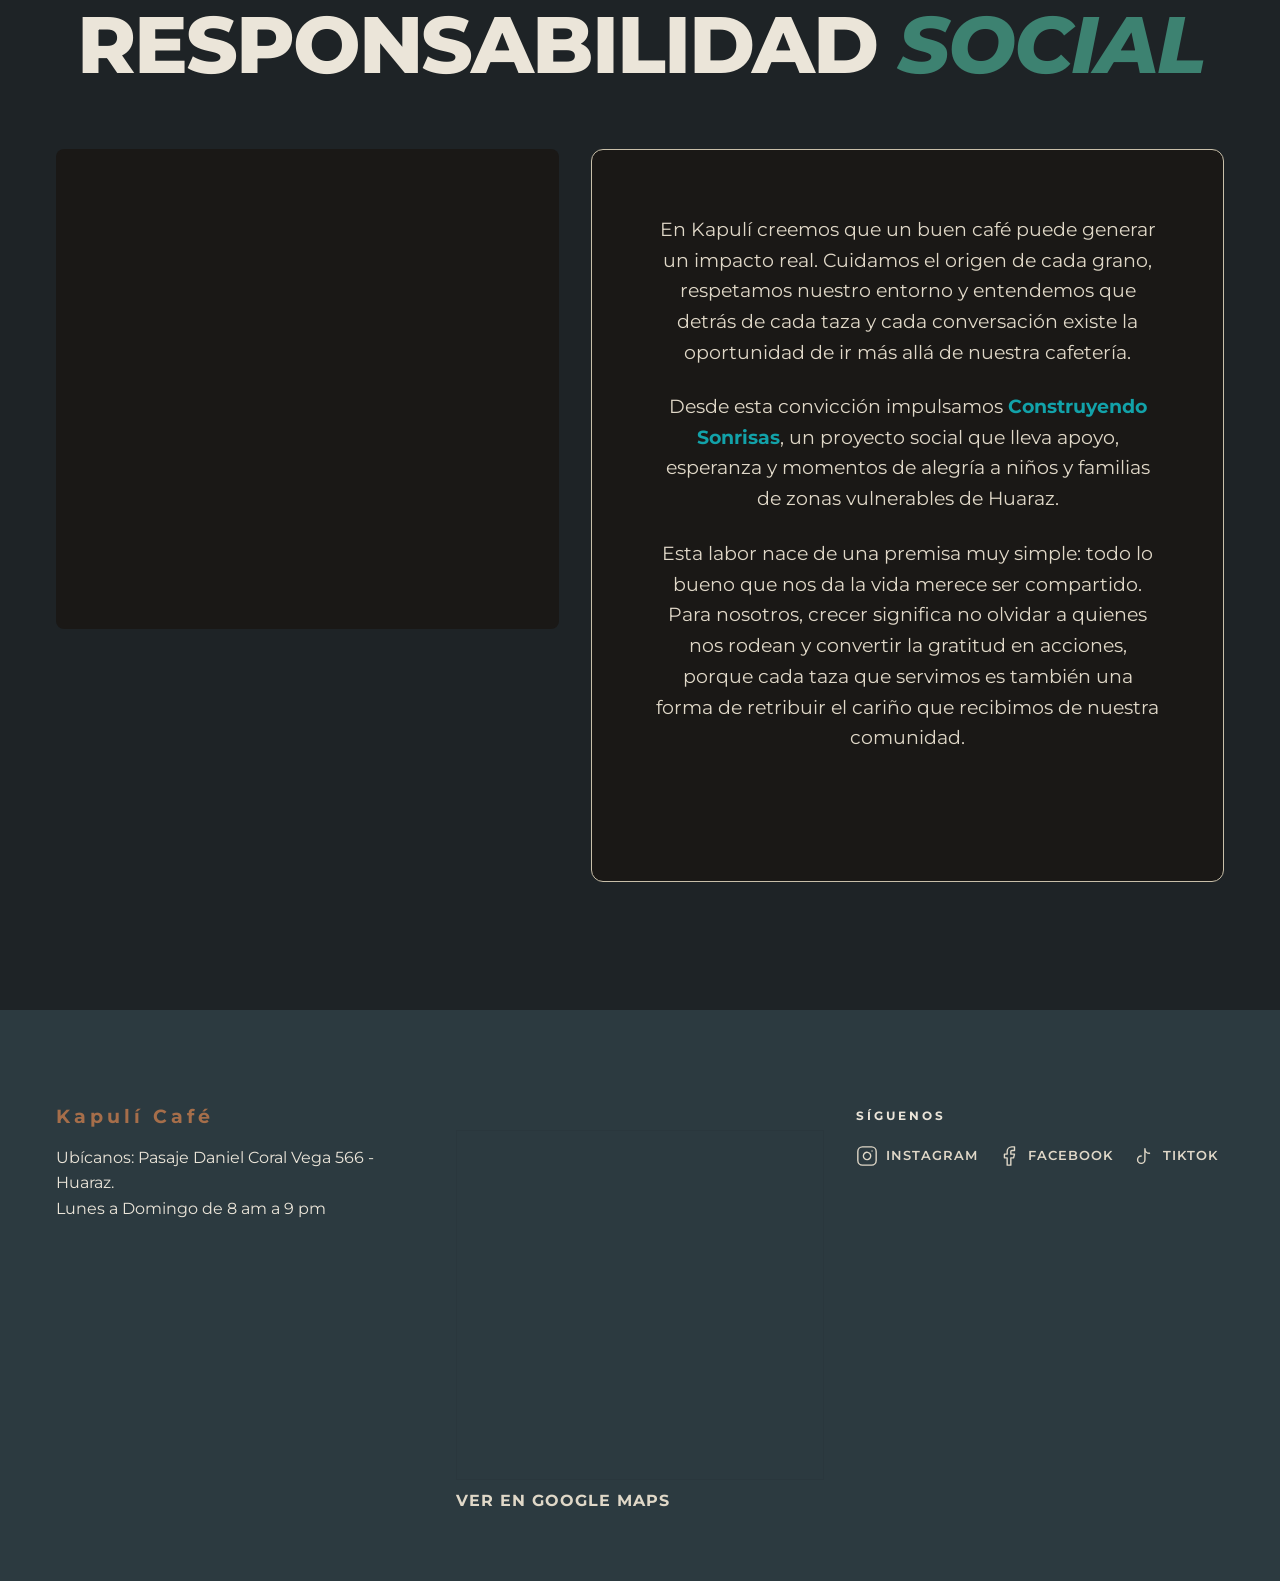
==== commit dc5f9dae: "UI: Move ZEN section before Market section and update Origin block styling" ====
--- a/index.html
+++ b/index.html
@@ -176,11 +176,11 @@
 
 
                 <!-- Origin Block: Café Biodinámico -->
-                <div class="lab-section reveal-text">
-                    <h2 class="section-title reveal-text" data-i18n="origin.title">Nuestro Origen: Café <em
-                        style="color: var(--color-secondary);">Biodinámico</em></h2>
-                <div class="community-grid">
-                    <div class="community-row">
+                <div class="lab-section reveal-text" style="max-width: 900px; margin: 0 auto; padding-top: 2rem; border-top: 1px solid var(--color-border);">
+                    <h3 class="subsection-title reveal-text" data-i18n="origin.title" style="margin-bottom: 2rem;">Nuestro Origen: Café <em
+                        style="color: var(--color-secondary);">Biodinámico</em></h3>
+                <div class="community-grid" style="margin-top: 0;">
+                    <div class="community-row" style="gap: 2rem; align-items: center;">
                         <div class="community-img-wrap">
                             <img src="assets/images/kapuli-chacra.webp"
                                 alt="La Chacra D'Dago, origen de nuestro café biodinámico"
@@ -209,6 +209,16 @@
                 </div>
             </div>
         </div>
+        </section>
+
+        <!-- Citas Zen y Refugio Literario -->
+        <section id="zen-quotes" class="zen-section">
+            <div class="container">
+                <div id="zen-quote-container" class="zen-quote-container reveal-text"
+                    style="margin-bottom: var(--spacing-lg);">
+                    <!-- El contenido será inyectado por main.js -->
+                </div>
+            </div>
         </section>
 
         <!-- Market -->
@@ -292,15 +302,7 @@
             </div>
         </section>
 
-        <!-- Citas Zen y Refugio Literario -->
-        <section id="zen-quotes" class="zen-section">
-            <div class="container">
-                <div id="zen-quote-container" class="zen-quote-container reveal-text"
-                    style="margin-bottom: var(--spacing-lg);">
-                    <!-- El contenido será inyectado por main.js -->
-                </div>
-            </div>
-        </section>
+
 
         <!-- Alquiler / Eventos -->
         <section id="events" class="events-section">
--- a/css/layout.css
+++ b/css/layout.css
@@ -81,6 +81,23 @@
     max-width: 600px;
     margin-left: auto;
     margin-right: auto;
+}
+
+.subsection-title {
+    text-align: center;
+    font-size: 2.5rem;
+    margin-bottom: var(--spacing-md);
+    color: var(--color-text-main);
+    font-weight: 700;
+    font-family: var(--font-primary);
+    text-transform: uppercase;
+    letter-spacing: -1px;
+    line-height: 1.2;
+}
+
+.subsection-title em {
+    font-style: italic;
+    color: var(--color-primary);
 }
 
 /* Header */
